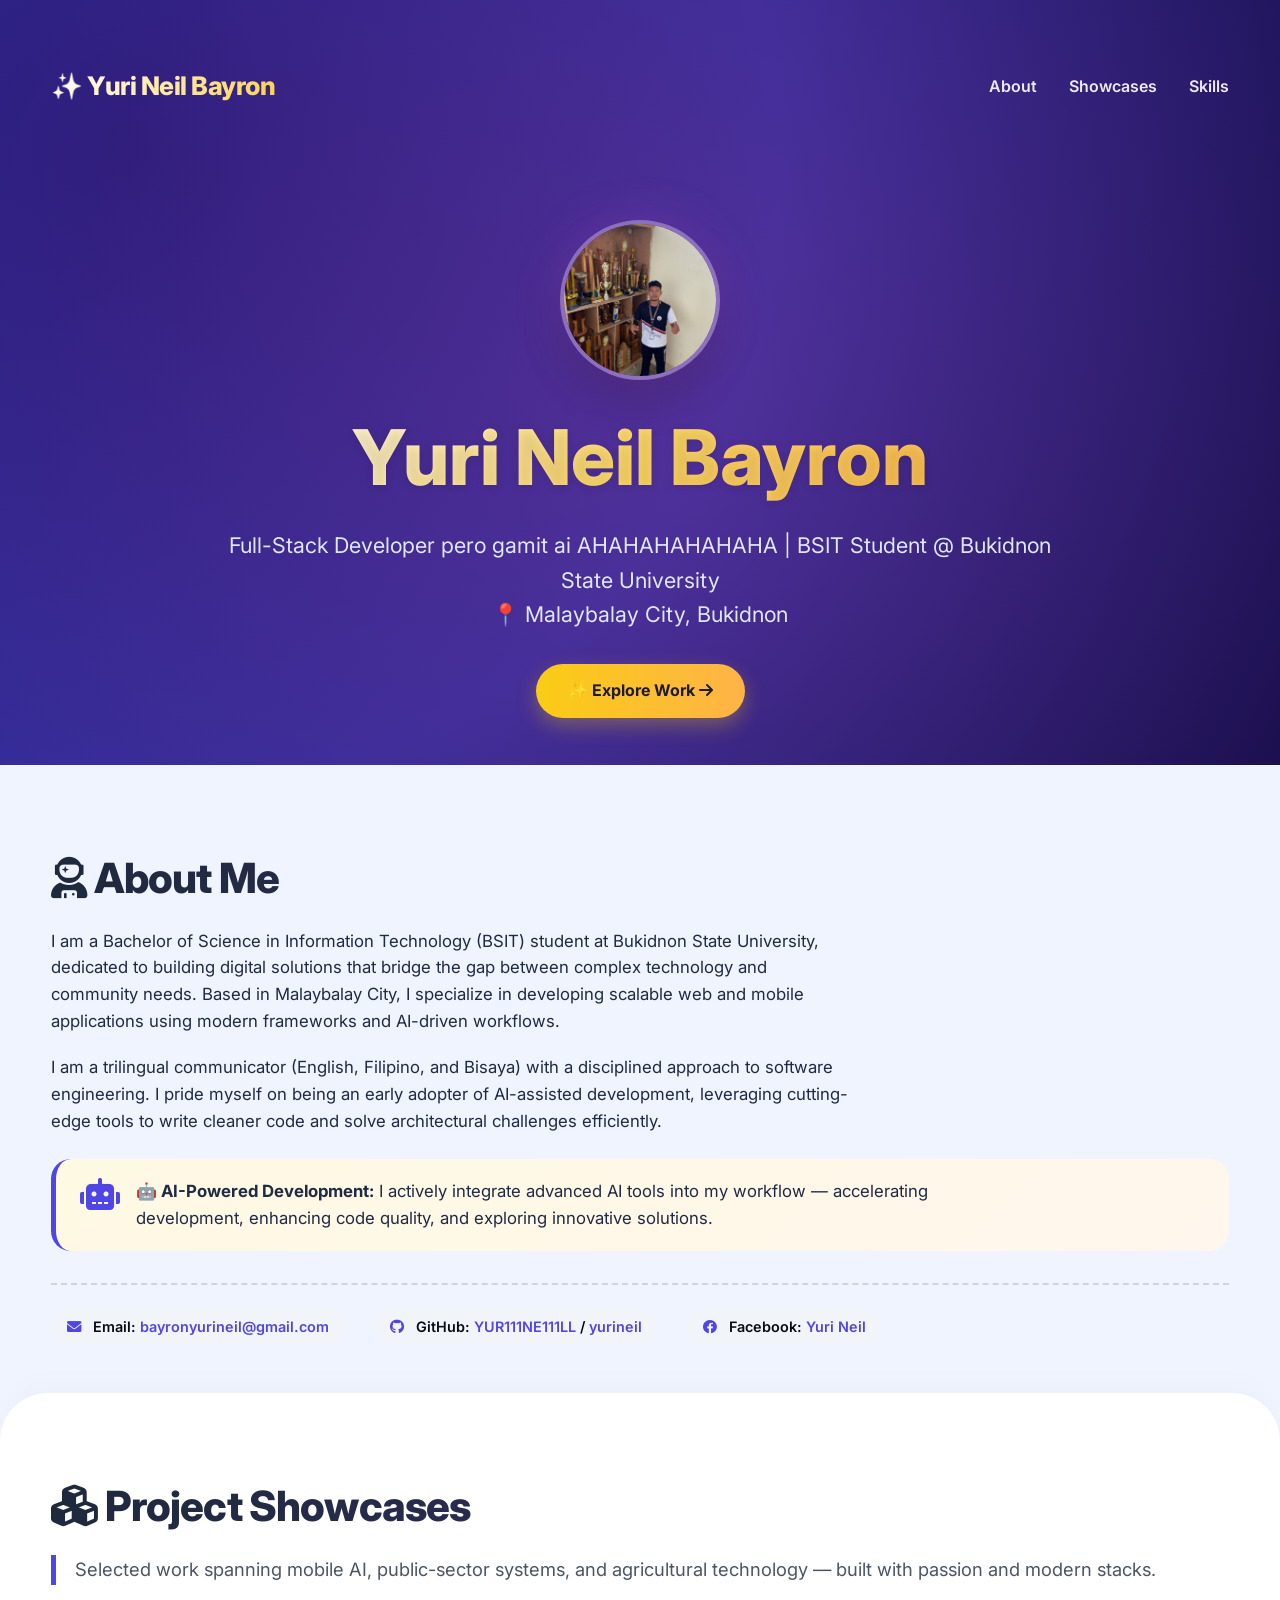
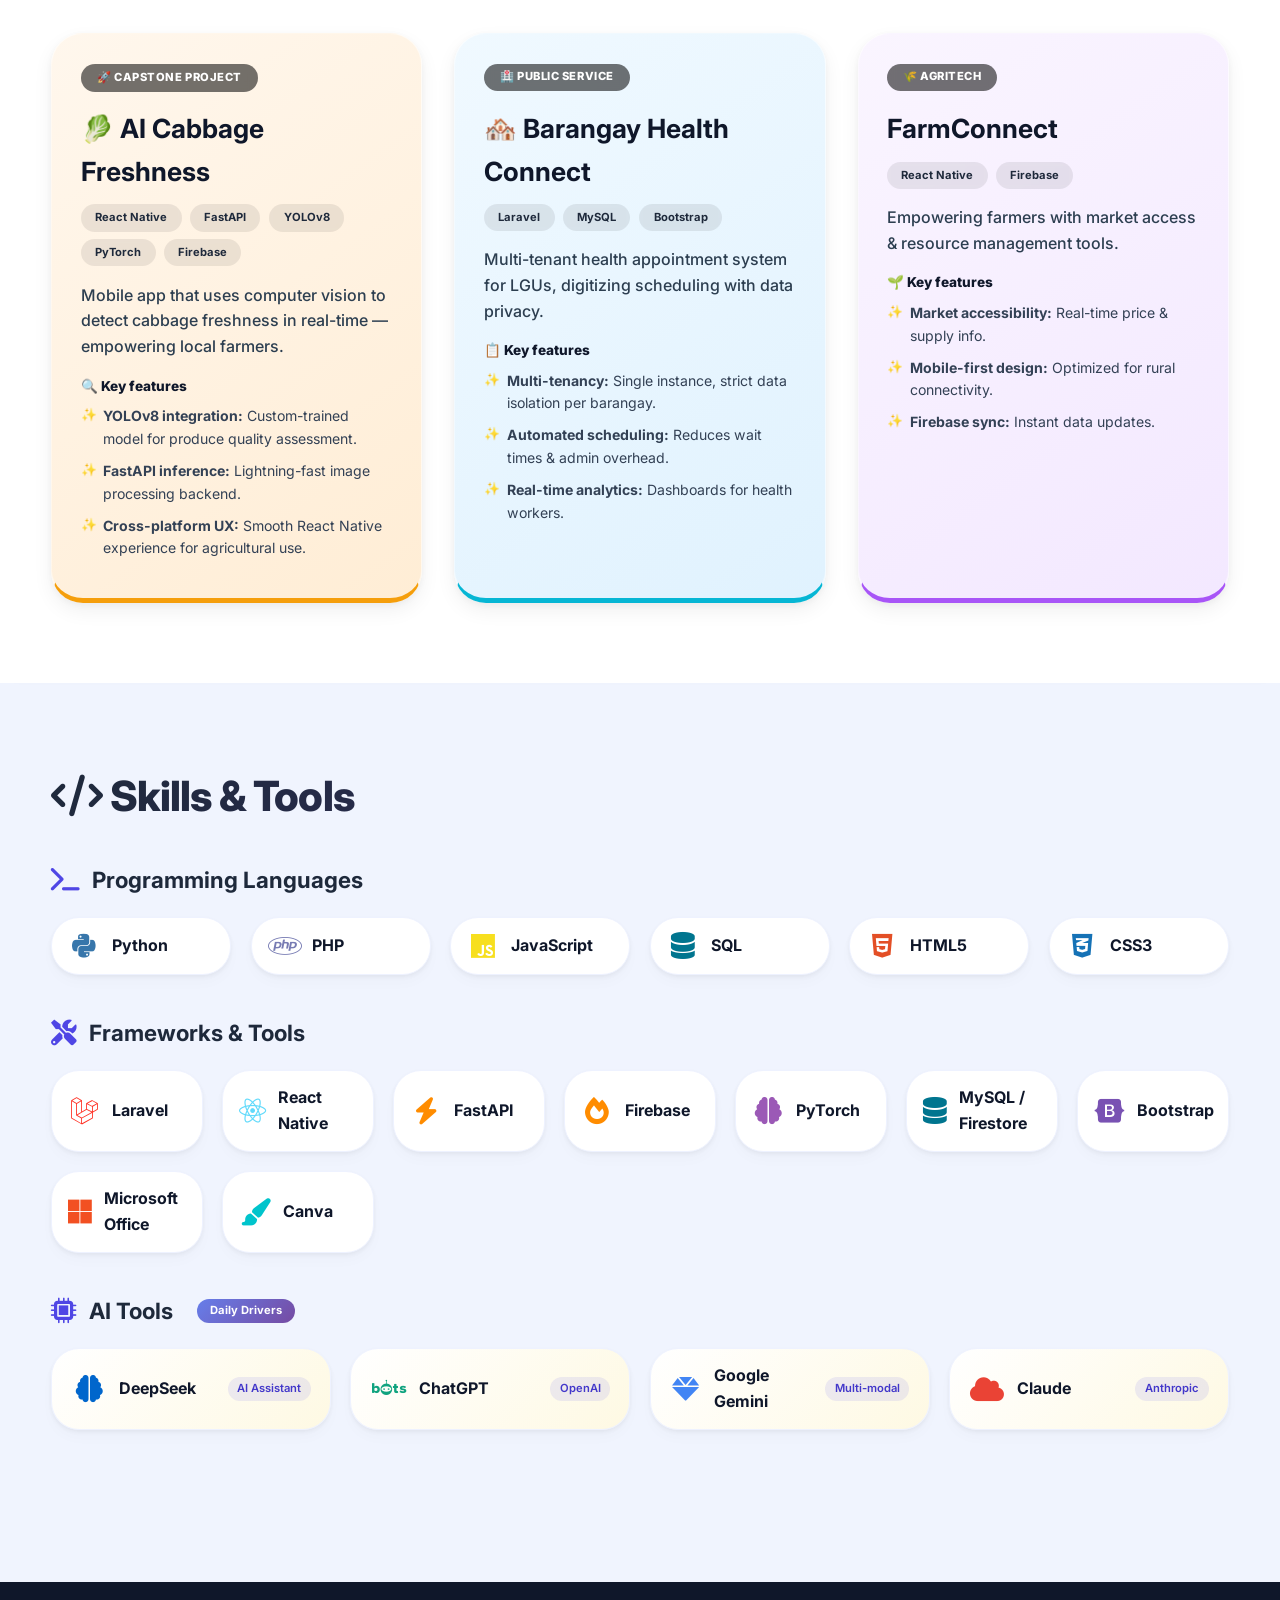
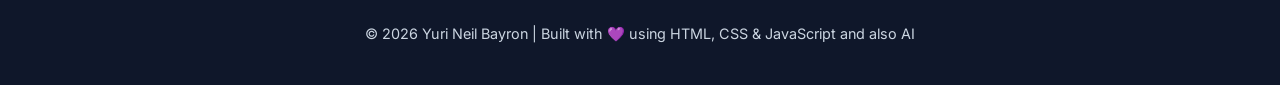
==== index.html @ 3b6b9fb5 "wa ra gud" ====
<!DOCTYPE html>
<html lang="en">
<head>
  <meta charset="UTF-8" />
  <meta name="viewport" content="width=device-width, initial-scale=1.0" />
  <title>Yuri Neil Bayron | Modern Portfolio</title>
  <link rel="preconnect" href="https://fonts.googleapis.com">
  <link rel="preconnect" href="https://fonts.gstatic.com" crossorigin>
  <link href="https://fonts.googleapis.com/css2?family=Inter:opsz,wght@14..32,300;14..32,400;14..32,600;14..32,700;14..32,800&display=swap" rel="stylesheet">
  <link rel="stylesheet" href="https://cdnjs.cloudflare.com/ajax/libs/font-awesome/6.0.0-beta3/css/all.min.css">
  <link rel="stylesheet" href="styles.css" />
</head>
<body>
  <header class="hero" id="top">
    <nav class="nav">
      <a class="logo" href="#top">✨ Yuri Neil Bayron</a>
      <button class="nav-toggle" id="navToggle" aria-label="Open navigation">☰</button>
      <ul class="nav-links" id="navLinks">
        <li><a href="#about">About</a></li>
        <li><a href="#projects">Showcases</a></li>
        <li><a href="#skills">Skills</a></li>
      </ul>
    </nav>

    <div class="hero-content">
      <div class="profile-image-container">
        <div class="profile-image-wrapper">
          <img src="./images/photo_2025-09-11_15-10-55.jpg" alt="Yuri Neil Bayron" class="profile-image">
          <div class="profile-glow"></div>
        </div>
      </div>
      <h1>Yuri Neil Bayron</h1>
      <p>Full-Stack Developer pero gamit ai AHAHAHAHAHAHA | BSIT Student @ Bukidnon State University <br>📍 Malaybalay City, Bukidnon</p>
      <a class="btn primary" href="#projects">✨ Explore Work <i class="fas fa-arrow-right"></i></a>
    </div>
  </header>

  <main>
    <section id="about" class="section">
      <div class="wrapper">
        <h2><i class="fas fa-user-astronaut"></i> About Me</h2>
        <div class="about-text">
          <p>I am a Bachelor of Science in Information Technology (BSIT) student at Bukidnon State University, dedicated to building digital solutions that bridge the gap between complex technology and community needs. Based in Malaybalay City, I specialize in developing scalable web and mobile applications using modern frameworks and AI-driven workflows.</p>
          <p>I am a trilingual communicator (English, Filipino, and Bisaya) with a disciplined approach to software engineering. I pride myself on being an early adopter of AI-assisted development, leveraging cutting-edge tools to write cleaner code and solve architectural challenges efficiently.</p>
          <div class="highlight-box">
            <i class="fas fa-robot"></i>
            <p><strong>🤖 AI-Powered Development:</strong> I actively integrate advanced AI tools into my workflow — accelerating development, enhancing code quality, and exploring innovative solutions.</p>
          </div>
        </div>
        <div class="social-links">
          <p><i class="fas fa-envelope"></i> Email: <a href="mailto:bayronyurineil@gmail.com">bayronyurineil@gmail.com</a></p>
          <p><i class="fab fa-github"></i> GitHub: <a href="https://github.com/YUR111NE111LL" target="_blank">YUR111NE111LL</a> / <a href="https://github.com/yurineil" target="_blank">yurineil</a></p>
          <p><i class="fab fa-facebook"></i> Facebook: <a href="https://www.facebook.com/yuriiiiineillll" target="_blank">Yuri Neil</a></p>
        </div>
      </div>
    </section>

    <section id="projects" class="section section-alt">
      <div class="wrapper">
        <h2><i class="fas fa-cubes"></i> Project Showcases</h2>
        <p class="section-intro">Selected work spanning mobile AI, public-sector systems, and agricultural technology — built with passion and modern stacks.</p>
        <div class="grid" id="projectGrid">
          <article class="project-card card-1">
            <span class="project-badge">🚀 Capstone Project</span>
            <h3>🥬 AI Cabbage Freshness</h3>
            <div class="project-tags">
              <span>React Native</span><span>FastAPI</span><span>YOLOv8</span><span>PyTorch</span><span>Firebase</span>
            </div>
            <p class="project-desc">Mobile app that uses computer vision to detect cabbage freshness in real-time — empowering local farmers.</p>
            <h4 class="project-features-title">🔍 Key features</h4>
            <ul class="project-features">
              <li><strong>YOLOv8 integration:</strong> Custom-trained model for produce quality assessment.</li>
              <li><strong>FastAPI inference:</strong> Lightning-fast image processing backend.</li>
              <li><strong>Cross-platform UX:</strong> Smooth React Native experience for agricultural use.</li>
            </ul>
          </article>

          <article class="project-card card-2">
            <span class="project-badge">🏥 Public Service</span>
            <h3>🏘️ Barangay Health Connect</h3>
            <div class="project-tags">
              <span>Laravel</span><span>MySQL</span><span>Bootstrap</span>
            </div>
            <p class="project-desc">Multi-tenant health appointment system for LGUs, digitizing scheduling with data privacy.</p>
            <h4 class="project-features-title">📋 Key features</h4>
            <ul class="project-features">
              <li><strong>Multi-tenancy:</strong> Single instance, strict data isolation per barangay.</li>
              <li><strong>Automated scheduling:</strong> Reduces wait times & admin overhead.</li>
              <li><strong>Real-time analytics:</strong> Dashboards for health workers.</li>
            </ul>
          </article>

          <article class="project-card card-3">
            <span class="project-badge">🌾 AgriTech</span>
            <h3>FarmConnect</h3>
            <div class="project-tags">
              <span>React Native</span><span>Firebase</span>
            </div>
            <p class="project-desc">Empowering farmers with market access & resource management tools.</p>
            <h4 class="project-features-title">🌱 Key features</h4>
            <ul class="project-features">
              <li><strong>Market accessibility:</strong> Real-time price & supply info.</li>
              <li><strong>Mobile-first design:</strong> Optimized for rural connectivity.</li>
              <li><strong>Firebase sync:</strong> Instant data updates.</li>
            </ul>
          </article>
        </div>
      </div>
    </section>

    <section id="skills" class="section">
      <div class="wrapper">
        <h2><i class="fas fa-code"></i> Skills & Tools</h2>
        
        <div class="skills-group">
          <h3 class="skills-group-title"><i class="fas fa-terminal"></i> Programming Languages</h3>
          <div class="skills-grid">
            <div class="skill-item"><i class="fab fa-python"></i> Python</div>
            <div class="skill-item"><i class="fab fa-php"></i> PHP</div>
            <div class="skill-item"><i class="fab fa-js"></i> JavaScript</div>
            <div class="skill-item"><i class="fas fa-database"></i> SQL</div>
            <div class="skill-item"><i class="fab fa-html5"></i> HTML5</div>
            <div class="skill-item"><i class="fab fa-css3-alt"></i> CSS3</div>
          </div>
        </div>
        
        <div class="skills-group">
          <h3 class="skills-group-title"><i class="fas fa-tools"></i> Frameworks & Tools</h3>
          <div class="skills-grid">
            <div class="skill-item"><i class="fab fa-laravel"></i> Laravel</div>
            <div class="skill-item"><i class="fab fa-react"></i> React Native</div>
            <div class="skill-item"><i class="fas fa-bolt"></i> FastAPI</div>
            <div class="skill-item"><i class="fas fa-fire"></i> Firebase</div>
            <div class="skill-item"><i class="fas fa-brain"></i> PyTorch</div>
            <div class="skill-item"><i class="fas fa-database"></i> MySQL / Firestore</div>
            <div class="skill-item"><i class="fab fa-bootstrap"></i> Bootstrap</div>
            <div class="skill-item"><i class="fab fa-microsoft"></i> Microsoft Office</div>
            <div class="skill-item"><i class="fas fa-paintbrush"></i> Canva</div>
          </div>
        </div>
        
        <div class="skills-group">
          <h3 class="skills-group-title"><i class="fas fa-microchip"></i> AI Tools <span class="ai-badge">Daily Drivers</span></h3>
          <div class="ai-tools-grid">
            <div class="ai-tool-item">
              <i class="fas fa-brain"></i>
              <span>DeepSeek</span>
              <span class="tool-badge">AI Assistant</span>
            </div>
            <div class="ai-tool-item">
              <i class="fab fa-bots"></i>
              <span>ChatGPT</span>
              <span class="tool-badge">OpenAI</span>
            </div>
            <div class="ai-tool-item">
              <i class="fas fa-gem"></i>
              <span>Google Gemini</span>
              <span class="tool-badge">Multi-modal</span>
            </div>
            <div class="ai-tool-item">
              <i class="fas fa-cloud"></i>
              <span>Claude</span>
              <span class="tool-badge">Anthropic</span>
            </div>
          </div>
        </div>
      </div>
    </section>
  </main>

  <footer class="footer">
    <p>© 2026 Yuri Neil Bayron | Built with 💜 using HTML, CSS & JavaScript and also AI</p>
  </footer>

  <script>
    const navToggle = document.getElementById('navToggle');
    const navLinks = document.getElementById('navLinks');
    if (navToggle) {
      navToggle.addEventListener('click', () => {
        navLinks.classList.toggle('open');
      });
    }
    document.querySelectorAll('.nav-links a').forEach(link => {
      link.addEventListener('click', () => {
        navLinks.classList.remove('open');
      });
    });
  </script>
</body>
</html>
---- styles.css ----
/* --- Base Reset & Typography --- */
* { 
  box-sizing: border-box; 
  margin: 0; 
  padding: 0; 
}

html {
  scroll-behavior: smooth;
}

:root {
  --bg: #f0f4fe;
  --text: #0a0c15;
  --subtext: #2d3a5e;
  --primary: #4f46e5;
  --primary-dark: #4338ca;
  --primary-light: #818cf8;
  --accent-pink: #ec489a;
  --accent-cyan: #06b6d4;
  --accent-amber: #f59e0b;
  --border: #e2e8f0;
  --shadow-sm: 0 4px 8px rgba(0, 0, 0, 0.02), 0 2px 4px rgba(0, 0, 0, 0.05);
  --shadow-md: 0 8px 20px rgba(0, 0, 0, 0.06), 0 2px 6px rgba(0, 0, 0, 0.04);
  --shadow-lg: 0 20px 30px -12px rgba(0, 0, 0, 0.15);
}

body { 
  font-family: 'Inter', system-ui, sans-serif; 
  background: var(--bg); 
  color: var(--text); 
  line-height: 1.6; 
}

a { 
  color: var(--primary); 
  text-decoration: none; 
  transition: all 0.2s ease;
}

a:hover {
  color: var(--primary-dark);
}

/* --- Navigation --- */
.nav { 
  display: flex; 
  align-items: center; 
  justify-content: space-between; 
  max-width: 1280px; 
  width: min(92%, 1280px); 
  margin: auto; 
  padding: 1.2rem 0; 
  position: relative;
}

.logo { 
  font-weight: 800; 
  font-size: 1.6rem; 
  background: linear-gradient(120deg, #ffffff, #fcd34d);
  -webkit-background-clip: text;
  background-clip: text;
  color: transparent;
  letter-spacing: -0.5px;
}

.logo:hover { opacity: 0.9; }

.nav-links { 
  list-style: none; 
  display: flex; 
  gap: 2rem; 
}

.nav-links a { 
  font-weight: 600; 
  color: rgba(255, 255, 255, 0.9);
  font-size: 1rem;
  backdrop-filter: blur(4px);
}

.nav-links a:hover {
  color: #ffdf7e;
}

.nav-toggle { 
  display: none; 
  background: rgba(255,255,255,0.2); 
  border: none; 
  color: white;
  border-radius: 12px; 
  padding: 0.6rem 1rem; 
  cursor: pointer; 
  font-size: 1.3rem;
  backdrop-filter: blur(8px);
}

/* --- Hero Section with modern gradient --- */
.hero { 
  min-height: 85vh; 
  display: flex; 
  flex-direction: column;
  background: radial-gradient(circle at 10% 20%, #1e1a7a, #2b2b9a, #0f0c4a);
  position: relative;
  overflow: hidden;
}

.hero::before {
  content: '';
  position: absolute;
  width: 200%;
  height: 200%;
  top: -50%;
  left: -50%;
  background: radial-gradient(circle, rgba(236,72,153,0.2) 0%, rgba(79,70,229,0) 70%);
  animation: rotateBg 20s infinite linear;
  z-index: 0;
}

@keyframes rotateBg {
  0% { transform: rotate(0deg); }
  100% { transform: rotate(360deg); }
}

.hero-content { 
  margin: auto; 
  max-width: 900px; 
  text-align: center;
  padding: 0 1rem;
  position: relative;
  z-index: 2;
}

/* Profile Image Styles */
.profile-image-container {
  margin-bottom: 2rem;
  display: flex;
  justify-content: center;
}

.profile-image-wrapper {
  position: relative;
  width: 160px;
  height: 160px;
}

.profile-image {
  width: 100%;
  height: 100%;
  border-radius: 50%;
  object-fit: cover;
  border: 4px solid rgba(255, 255, 255, 0.3);
  box-shadow: 0 20px 40px rgba(0, 0, 0, 0.2);
  transition: transform 0.3s ease, box-shadow 0.3s ease;
  position: relative;
  z-index: 2;
}

.profile-image:hover {
  transform: scale(1.05);
  box-shadow: 0 25px 50px rgba(0, 0, 0, 0.3);
}

.profile-glow {
  position: absolute;
  top: 50%;
  left: 50%;
  transform: translate(-50%, -50%);
  width: 100%;
  height: 100%;
  border-radius: 50%;
  background: radial-gradient(circle, rgba(79, 70, 229, 0.6), rgba(236, 72, 153, 0.3));
  filter: blur(20px);
  z-index: 1;
  animation: pulseGlow 2s ease-in-out infinite;
}

@keyframes pulseGlow {
  0%, 100% {
    opacity: 0.5;
    transform: translate(-50%, -50%) scale(1);
  }
  50% {
    opacity: 0.8;
    transform: translate(-50%, -50%) scale(1.1);
  }
}

.hero h1 { 
  font-size: clamp(2.8rem, 6vw, 5rem); 
  font-weight: 800;
  background: linear-gradient(135deg, #FFF, #ffd966, #ffb347);
  -webkit-background-clip: text;
  background-clip: text;
  color: transparent;
  margin-bottom: 1.5rem; 
  line-height: 1.2;
  text-shadow: 0 2px 10px rgba(0,0,0,0.1);
}

.hero p { 
  margin-bottom: 2rem; 
  font-size: clamp(1rem, 2vw, 1.35rem); 
  color: #e0e7ff; 
  font-weight: 400;
}

.btn { 
  display: inline-block;
  font-weight: 700; 
  font-size: 1rem;
  border: none; 
  border-radius: 60px; 
  padding: 0.9rem 2rem; 
  cursor: pointer; 
  transition: all 0.3s cubic-bezier(0.2, 0.9, 0.4, 1.1); 
  text-align: center;
}

.btn.primary { 
  background: linear-gradient(90deg, #facc15, #ffb347);
  color: #1e1a2f; 
  box-shadow: 0 8px 20px rgba(250,204,21,0.3);
}

.btn.primary:hover { 
  transform: translateY(-3px) scale(1.02);
  box-shadow: 0 15px 30px rgba(250,204,21,0.4);
  background: linear-gradient(90deg, #ffdd44, #ffaa33);
}

/* --- Layout Sections --- */
.section { padding: 5rem 0; }
.section-alt { background: #ffffff; border-radius: 48px 48px 0 0; margin-top: -2rem; position: relative; z-index: 3; box-shadow: 0 -10px 30px rgba(0,0,0,0.02);}

.wrapper { 
  max-width: 1280px; 
  margin: auto; 
  width: min(92%, 1280px); 
}

.wrapper h2 { 
  font-size: 2.6rem; 
  font-weight: 800;
  margin-bottom: 1rem; 
  background: linear-gradient(130deg, #1e293b, #3b2f6b);
  -webkit-background-clip: text;
  background-clip: text;
  color: transparent;
  letter-spacing: -0.02em;
}

.section-intro {
  color: #4b5563;
  font-size: 1.15rem;
  margin-bottom: 3rem;
  border-left: 5px solid var(--primary);
  padding-left: 1.2rem;
}

.about-text p {
  color: #1f2a44;
  margin-bottom: 1.2rem;
  font-size: 1.05rem;
  max-width: 800px;
}

.highlight-box {
  background: linear-gradient(135deg, #fef9e3, #fff7ed);
  border-left: 5px solid var(--primary);
  padding: 1.2rem 1.5rem;
  border-radius: 20px;
  margin: 1.5rem 0;
  display: flex;
  align-items: flex-start;
  gap: 1rem;
}

.highlight-box i {
  font-size: 2rem;
  color: var(--primary);
}

.highlight-box p {
  margin: 0;
  flex: 1;
}

.social-links {
  margin-top: 2rem;
  padding-top: 1.5rem;
  display: flex;
  flex-wrap: wrap;
  gap: 1.8rem;
  border-top: 2px dashed #cbd5e1;
}

.social-links p {
  margin-bottom: 0;
  font-weight: 600;
  background: #f1f5f9;
  padding: 0.4rem 1rem;
  border-radius: 40px;
  font-size: 0.9rem;
}

.social-links i {
  margin-right: 8px;
  color: var(--primary);
}

/* --- Colorful Project Cards --- */
.grid { 
  display: grid; 
  gap: 2rem; 
  grid-template-columns: repeat(auto-fit, minmax(330px, 1fr)); 
}

.project-card { 
  border-radius: 32px; 
  padding: 1.8rem; 
  transition: all 0.4s cubic-bezier(0.15, 0.85, 0.35, 1); 
  box-shadow: var(--shadow-md);
  border: 1px solid rgba(255,255,255,0.5);
}

/* Individual card gradients with vibrant colors */
.card-1 {
  background: linear-gradient(145deg, #fff7ed, #ffedd5);
  border-bottom: 5px solid #f59e0b;
}

.card-2 {
  background: linear-gradient(145deg, #f0f9ff, #e0f2fe);
  border-bottom: 5px solid #06b6d4;
}

.card-3 {
  background: linear-gradient(145deg, #faf5ff, #f3e8ff);
  border-bottom: 5px solid #a855f7;
}

.project-card:hover { 
  transform: translateY(-8px); 
  box-shadow: var(--shadow-lg); 
}

.project-card h3 { 
  margin: 0.5rem 0 0.75rem; 
  font-size: 1.65rem;
  font-weight: 700;
  color: #0f172a;
}

.project-badge {
  display: inline-block;
  font-size: 0.7rem;
  font-weight: 800;
  letter-spacing: 0.05em;
  text-transform: uppercase;
  color: #ffffff;
  background: rgba(0,0,0,0.55);
  backdrop-filter: blur(4px);
  border-radius: 40px;
  padding: 0.3rem 1rem;
  margin-bottom: 0.5rem;
}

.project-tags { 
  display: flex; 
  flex-wrap: wrap; 
  gap: 0.5rem; 
  margin-bottom: 1rem;
}

.project-tags span { 
  font-size: 0.7rem; 
  font-weight: 700;
  background: rgba(0,0,0,0.08);
  color: #1e293b; 
  border-radius: 30px; 
  padding: 0.3rem 0.9rem; 
  backdrop-filter: blur(2px);
}

.project-desc {
  font-weight: 500;
  color: #2c3e50;
  margin: 1rem 0;
}

.project-features-title {
  font-size: 0.85rem;
  font-weight: 800;
  color: #0f172a;
  margin-top: 0.8rem;
  margin-bottom: 0.5rem;
}

.project-features {
  list-style: none;
  padding: 0;
}

.project-features li {
  padding-left: 1.4rem;
  margin-bottom: 0.6rem;
  font-size: 0.88rem;
  color: #334155;
  position: relative;
}

.project-features li::before {
  content: "✨";
  position: absolute;
  left: 0;
  top: -0px;
  font-size: 0.8rem;
}

/* --- Skills with Icons & Modern Grid --- */
.skills-group {
  margin-bottom: 2.5rem;
}

.skills-group-title {
  font-size: 1.4rem;
  font-weight: 700;
  color: #1e293b;
  margin: 2rem 0 1.2rem;
  display: flex;
  align-items: center;
  gap: 12px;
}

.skills-group-title i {
  color: var(--primary);
  font-size: 1.6rem;
}

.skills-grid { 
  display: grid; 
  gap: 1.2rem; 
  grid-template-columns: repeat(auto-fit, minmax(150px, 1fr)); 
}

.skill-item {
  background: white;
  border-radius: 28px;
  padding: 0.9rem 1rem;
  display: flex;
  align-items: center;
  gap: 12px;
  font-weight: 700;
  font-size: 1rem;
  color: #0f172a;
  box-shadow: 0 8px 14px rgba(0, 0, 0, 0.02), 0 2px 4px rgba(0, 0, 0, 0.05);
  transition: all 0.25s ease;
  border: 1px solid #eef2ff;
}

.skill-item i {
  font-size: 1.7rem;
  width: 32px;
  text-align: center;
}

/* Colorful icons for programming languages & tools */
.skill-item i.fa-python { color: #3776ab; }
.skill-item i.fa-php { color: #777bb3; }
.skill-item i.fa-js { color: #f7df1e; }
.skill-item i.fa-database { color: #00758f; }
.skill-item i.fa-html5 { color: #e34f26; }
.skill-item i.fa-css3-alt { color: #1572b6; }
.skill-item i.fa-laravel { color: #ff2d20; }
.skill-item i.fa-react { color: #61dafb; }
.skill-item i.fa-bolt { color: #ff8c00; }
.skill-item i.fa-fire { color: #ff8c00; }
.skill-item i.fa-brain { color: #9b59b6; }
.skill-item i.fa-bootstrap { color: #7952b3; }
.skill-item i.fa-microsoft { color: #f25022; }
.skill-item i.fa-paintbrush { color: #00c4cc; }

.skill-item:hover {
  transform: translateY(-4px);
  background: linear-gradient(120deg, #ffffff, #faf5ff);
  border-color: var(--primary-light);
  box-shadow: 0 12px 22px rgba(79,70,229,0.12);
}

/* AI Tools Grid */
.ai-tools-grid {
  display: grid;
  gap: 1.2rem;
  grid-template-columns: repeat(auto-fit, minmax(180px, 1fr));
}

.ai-tool-item {
  background: linear-gradient(135deg, #ffffff, #fef9e3);
  border-radius: 28px;
  padding: 0.9rem 1.2rem;
  display: flex;
  align-items: center;
  gap: 12px;
  font-weight: 700;
  font-size: 1rem;
  color: #0f172a;
  box-shadow: 0 8px 14px rgba(0, 0, 0, 0.02), 0 2px 4px rgba(0, 0, 0, 0.05);
  transition: all 0.25s ease;
  border: 1px solid #eef2ff;
  position: relative;
  overflow: hidden;
}

.ai-tool-item::before {
  content: '';
  position: absolute;
  top: 0;
  left: -100%;
  width: 100%;
  height: 100%;
  background: linear-gradient(90deg, transparent, rgba(79, 70, 229, 0.1), transparent);
  transition: left 0.5s ease;
}

.ai-tool-item:hover::before {
  left: 100%;
}

.ai-tool-item:hover {
  transform: translateY(-4px);
  box-shadow: 0 12px 22px rgba(79, 70, 229, 0.15);
}

.ai-tool-item i {
  font-size: 1.7rem;
  width: 36px;
  text-align: center;
}

/* Custom colors for AI tools */
.ai-tool-item .fa-brain { color: #0066cc; }
.ai-tool-item .fa-bots { color: #10a37f; }
.ai-tool-item .fa-gem { color: #4285f4; }
.ai-tool-item .fa-cloud { color: #ea4335; }

.tool-badge {
  font-size: 0.7rem;
  font-weight: 600;
  background: rgba(79, 70, 229, 0.1);
  color: var(--primary-dark);
  padding: 0.2rem 0.6rem;
  border-radius: 20px;
  margin-left: auto;
  white-space: nowrap;
}

.ai-badge {
  display: inline-block;
  background: linear-gradient(135deg, #667eea 0%, #764ba2 100%);
  color: white;
  font-size: 0.7rem;
  font-weight: 700;
  padding: 0.2rem 0.8rem;
  border-radius: 20px;
  margin-left: 12px;
  vertical-align: middle;
}

/* --- Footer --- */
.footer { 
  padding: 2.5rem 0; 
  text-align: center; 
  background: #0f172a;
  color: #cbd5e1;
  border-top: none;
  font-size: 0.9rem;
  margin-top: 2rem;
}

/* --- Responsive Design --- */
@media (max-width: 840px) {
  .nav-links { 
    position: absolute; 
    top: 75px; 
    right: 20px; 
    flex-direction: column; 
    background: rgba(15, 23, 42, 0.95);
    backdrop-filter: blur(12px);
    border-radius: 28px; 
    padding: 1.5rem; 
    width: 220px; 
    display: none; 
    box-shadow: var(--shadow-lg);
    gap: 1rem;
    z-index: 200;
    border: 1px solid rgba(255,255,255,0.2);
  }
  
  .nav-links a {
    color: #f1f5f9;
    font-size: 1rem;
  }
  
  .nav-links.open { 
    display: flex; 
  }
  
  .nav-toggle { 
    display: block; 
  }
  
  .hero h1 { 
    font-size: 2.5rem; 
  }
  
  .skills-grid, 
  .ai-tools-grid { 
    grid-template-columns: repeat(auto-fit, minmax(130px, 1fr));
  }
  
  .social-links {
    flex-direction: column;
    gap: 0.8rem;
  }
  
  .social-links p {
    width: fit-content;
  }
  
  .profile-image-wrapper {
    width: 120px;
    height: 120px;
  }
  
  .highlight-box {
    flex-direction: column;
    align-items: flex-start;
  }
}

@media (max-width: 480px) {
  .section {
    padding: 3rem 0;
  }
  
  .wrapper h2 {
    font-size: 2rem;
  }
  
  .project-card {
    padding: 1.3rem;
  }
  
  .project-card h3 {
    font-size: 1.4rem;
  }
  
  .skills-group-title {
    font-size: 1.2rem;
  }
  
  .skill-item,
  .ai-tool-item {
    padding: 0.7rem 0.9rem;
    font-size: 0.9rem;
  }
  
  .skill-item i,
  .ai-tool-item i {
    font-size: 1.4rem;
  }
  
  .tool-badge {
    display: none;
  }
}
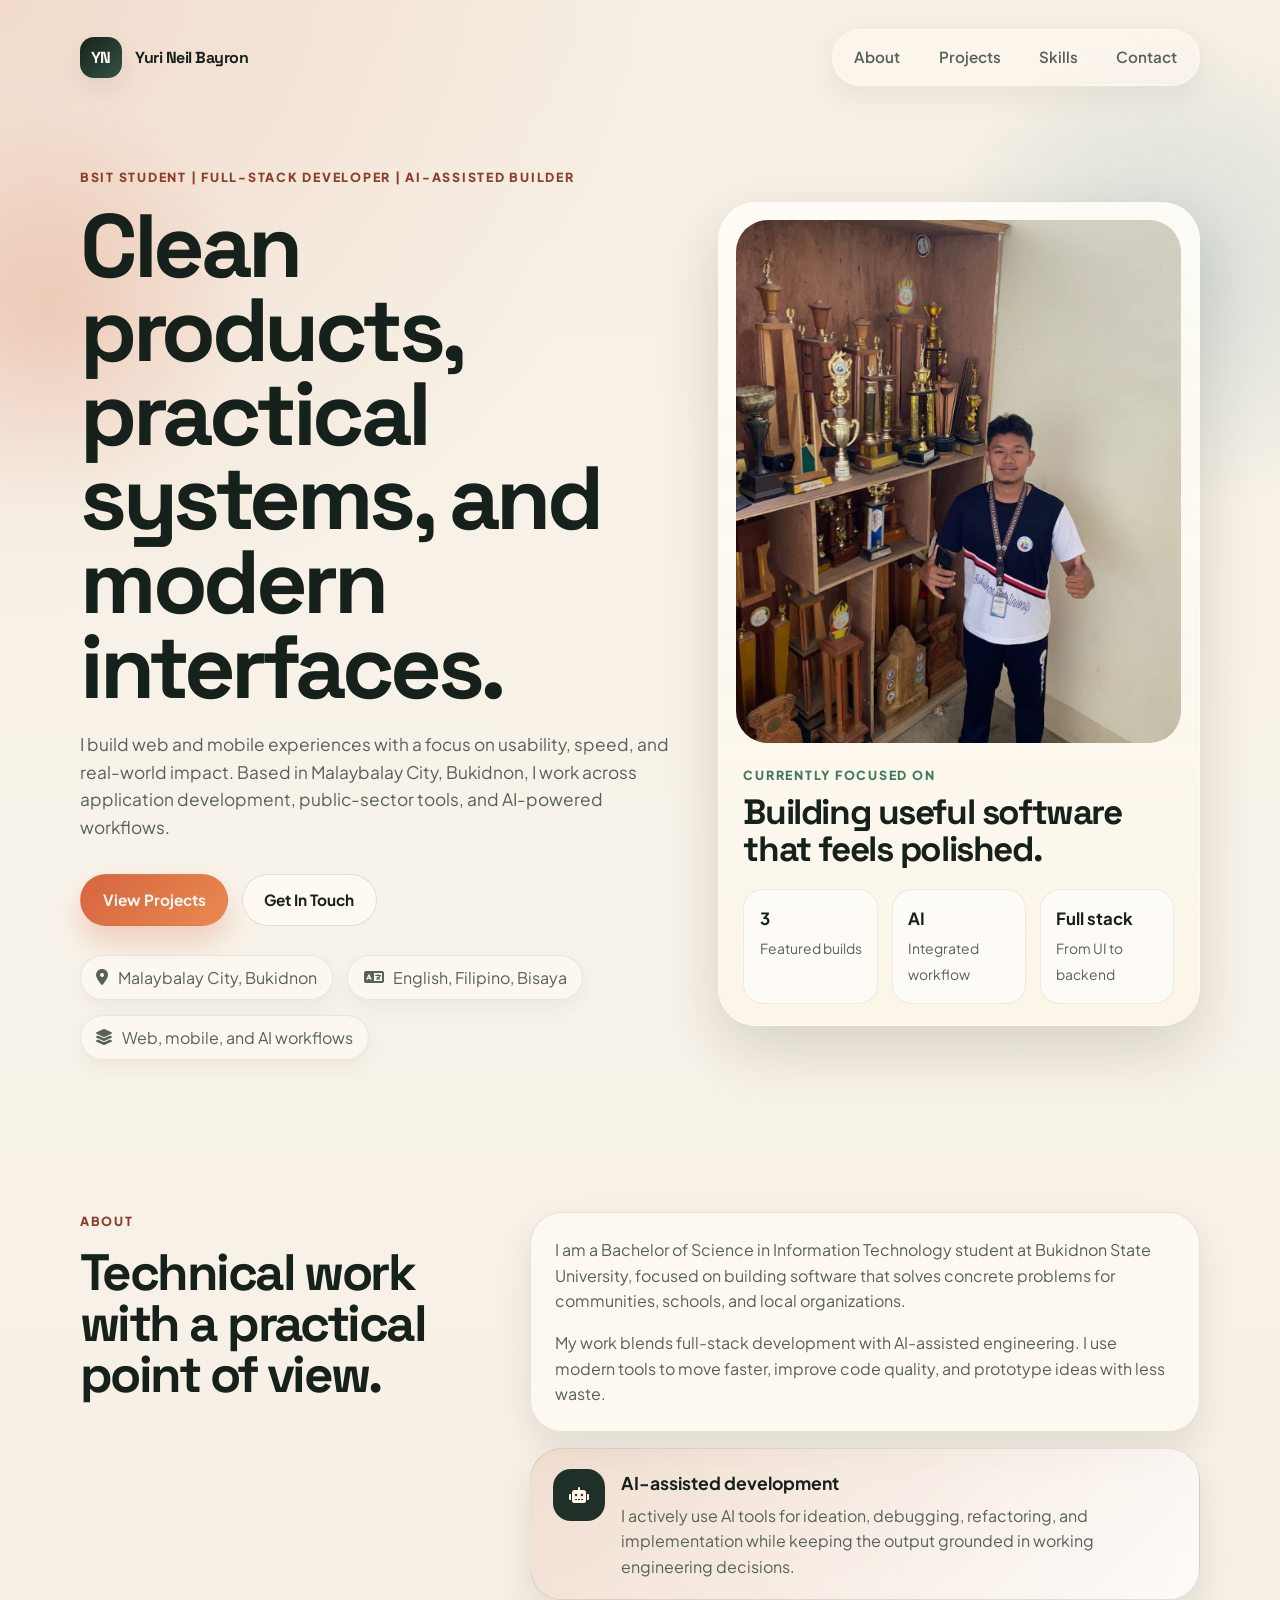
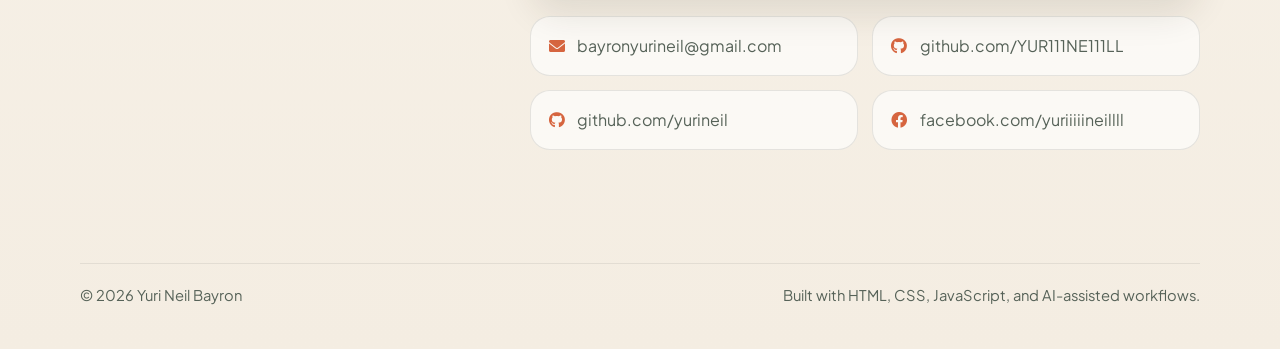
==== commit 39836e1b: "Split projects and skills into separate pages" ====
--- a/index.html
+++ b/index.html
@@ -3,188 +3,150 @@
 <head>
   <meta charset="UTF-8" />
   <meta name="viewport" content="width=device-width, initial-scale=1.0" />
-  <title>Yuri Neil Bayron | Modern Portfolio</title>
+  <title>Yuri Neil Bayron | Portfolio</title>
   <link rel="preconnect" href="https://fonts.googleapis.com">
   <link rel="preconnect" href="https://fonts.gstatic.com" crossorigin>
-  <link href="https://fonts.googleapis.com/css2?family=Inter:opsz,wght@14..32,300;14..32,400;14..32,600;14..32,700;14..32,800&display=swap" rel="stylesheet">
+  <link href="https://fonts.googleapis.com/css2?family=Plus+Jakarta+Sans:wght@400;500;600;700;800&family=Space+Grotesk:wght@500;700&display=swap" rel="stylesheet">
   <link rel="stylesheet" href="https://cdnjs.cloudflare.com/ajax/libs/font-awesome/6.0.0-beta3/css/all.min.css">
   <link rel="stylesheet" href="styles.css" />
 </head>
 <body>
-  <header class="hero" id="top">
-    <nav class="nav">
-      <a class="logo" href="#top">✨ Yuri Neil Bayron</a>
-      <button class="nav-toggle" id="navToggle" aria-label="Open navigation">☰</button>
-      <ul class="nav-links" id="navLinks">
-        <li><a href="#about">About</a></li>
-        <li><a href="#projects">Showcases</a></li>
-        <li><a href="#skills">Skills</a></li>
-      </ul>
-    </nav>
+  <div class="page-shell">
+    <header class="hero" id="top">
+      <div class="hero-orb hero-orb-left"></div>
+      <div class="hero-orb hero-orb-right"></div>
 
-    <div class="hero-content">
-      <div class="profile-image-container">
-        <div class="profile-image-wrapper">
-          <img src="./images/photo_2025-09-11_15-10-55.jpg" alt="Yuri Neil Bayron" class="profile-image">
-          <div class="profile-glow"></div>
+      <nav class="nav wrapper">
+        <a class="logo" href="#top">
+          <span class="logo-mark">YN</span>
+          <span>Yuri Neil Bayron</span>
+        </a>
+
+        <button class="nav-toggle" id="navToggle" aria-label="Toggle navigation" aria-expanded="false" aria-controls="navLinks">
+          <span></span>
+          <span></span>
+        </button>
+
+        <ul class="nav-links" id="navLinks">
+          <li><a href="#about">About</a></li>
+          <li><a href="projects.html">Projects</a></li>
+          <li><a href="skills.html">Skills</a></li>
+          <li><a href="mailto:bayronyurineil@gmail.com">Contact</a></li>
+        </ul>
+      </nav>
+
+      <div class="hero-grid wrapper">
+        <div class="hero-copy">
+          <p class="eyebrow">BSIT Student | Full-Stack Developer | AI-assisted Builder</p>
+          <h1>Clean products, practical systems, and modern interfaces.</h1>
+          <p class="hero-text">
+            I build web and mobile experiences with a focus on usability, speed, and real-world impact.
+            Based in Malaybalay City, Bukidnon, I work across application development, public-sector tools,
+            and AI-powered workflows.
+          </p>
+          <div class="hero-actions">
+            <a class="btn btn-primary" href="projects.html">View Projects</a>
+            <a class="btn btn-secondary" href="mailto:bayronyurineil@gmail.com">Get In Touch</a>
+          </div>
+          <ul class="hero-meta">
+            <li><i class="fas fa-location-dot"></i> Malaybalay City, Bukidnon</li>
+            <li><i class="fas fa-language"></i> English, Filipino, Bisaya</li>
+            <li><i class="fas fa-layer-group"></i> Web, mobile, and AI workflows</li>
+          </ul>
         </div>
-      </div>
-      <h1>Yuri Neil Bayron</h1>
-      <p>Full-Stack Developer pero gamit ai AHAHAHAHAHAHA | BSIT Student @ Bukidnon State University <br>📍 Malaybalay City, Bukidnon</p>
-      <a class="btn primary" href="#projects">✨ Explore Work <i class="fas fa-arrow-right"></i></a>
-    </div>
-  </header>
 
-  <main>
-    <section id="about" class="section">
-      <div class="wrapper">
-        <h2><i class="fas fa-user-astronaut"></i> About Me</h2>
-        <div class="about-text">
-          <p>I am a Bachelor of Science in Information Technology (BSIT) student at Bukidnon State University, dedicated to building digital solutions that bridge the gap between complex technology and community needs. Based in Malaybalay City, I specialize in developing scalable web and mobile applications using modern frameworks and AI-driven workflows.</p>
-          <p>I am a trilingual communicator (English, Filipino, and Bisaya) with a disciplined approach to software engineering. I pride myself on being an early adopter of AI-assisted development, leveraging cutting-edge tools to write cleaner code and solve architectural challenges efficiently.</p>
-          <div class="highlight-box">
-            <i class="fas fa-robot"></i>
-            <p><strong>🤖 AI-Powered Development:</strong> I actively integrate advanced AI tools into my workflow — accelerating development, enhancing code quality, and exploring innovative solutions.</p>
-          </div>
-        </div>
-        <div class="social-links">
-          <p><i class="fas fa-envelope"></i> Email: <a href="mailto:bayronyurineil@gmail.com">bayronyurineil@gmail.com</a></p>
-          <p><i class="fab fa-github"></i> GitHub: <a href="https://github.com/YUR111NE111LL" target="_blank">YUR111NE111LL</a> / <a href="https://github.com/yurineil" target="_blank">yurineil</a></p>
-          <p><i class="fab fa-facebook"></i> Facebook: <a href="https://www.facebook.com/yuriiiiineillll" target="_blank">Yuri Neil</a></p>
-        </div>
-      </div>
-    </section>
-
-    <section id="projects" class="section section-alt">
-      <div class="wrapper">
-        <h2><i class="fas fa-cubes"></i> Project Showcases</h2>
-        <p class="section-intro">Selected work spanning mobile AI, public-sector systems, and agricultural technology — built with passion and modern stacks.</p>
-        <div class="grid" id="projectGrid">
-          <article class="project-card card-1">
-            <span class="project-badge">🚀 Capstone Project</span>
-            <h3>🥬 AI Cabbage Freshness</h3>
-            <div class="project-tags">
-              <span>React Native</span><span>FastAPI</span><span>YOLOv8</span><span>PyTorch</span><span>Firebase</span>
+        <div class="hero-panel">
+          <div class="profile-card">
+            <div class="profile-image-wrap">
+              <img src="./images/photo_2025-09-11_15-10-55.jpg" alt="Portrait of Yuri Neil Bayron" class="profile-image">
             </div>
-            <p class="project-desc">Mobile app that uses computer vision to detect cabbage freshness in real-time — empowering local farmers.</p>
-            <h4 class="project-features-title">🔍 Key features</h4>
-            <ul class="project-features">
-              <li><strong>YOLOv8 integration:</strong> Custom-trained model for produce quality assessment.</li>
-              <li><strong>FastAPI inference:</strong> Lightning-fast image processing backend.</li>
-              <li><strong>Cross-platform UX:</strong> Smooth React Native experience for agricultural use.</li>
-            </ul>
-          </article>
-
-          <article class="project-card card-2">
-            <span class="project-badge">🏥 Public Service</span>
-            <h3>🏘️ Barangay Health Connect</h3>
-            <div class="project-tags">
-              <span>Laravel</span><span>MySQL</span><span>Bootstrap</span>
-            </div>
-            <p class="project-desc">Multi-tenant health appointment system for LGUs, digitizing scheduling with data privacy.</p>
-            <h4 class="project-features-title">📋 Key features</h4>
-            <ul class="project-features">
-              <li><strong>Multi-tenancy:</strong> Single instance, strict data isolation per barangay.</li>
-              <li><strong>Automated scheduling:</strong> Reduces wait times & admin overhead.</li>
-              <li><strong>Real-time analytics:</strong> Dashboards for health workers.</li>
-            </ul>
-          </article>
-
-          <article class="project-card card-3">
-            <span class="project-badge">🌾 AgriTech</span>
-            <h3>FarmConnect</h3>
-            <div class="project-tags">
-              <span>React Native</span><span>Firebase</span>
-            </div>
-            <p class="project-desc">Empowering farmers with market access & resource management tools.</p>
-            <h4 class="project-features-title">🌱 Key features</h4>
-            <ul class="project-features">
-              <li><strong>Market accessibility:</strong> Real-time price & supply info.</li>
-              <li><strong>Mobile-first design:</strong> Optimized for rural connectivity.</li>
-              <li><strong>Firebase sync:</strong> Instant data updates.</li>
-            </ul>
-          </article>
-        </div>
-      </div>
-    </section>
-
-    <section id="skills" class="section">
-      <div class="wrapper">
-        <h2><i class="fas fa-code"></i> Skills & Tools</h2>
-        
-        <div class="skills-group">
-          <h3 class="skills-group-title"><i class="fas fa-terminal"></i> Programming Languages</h3>
-          <div class="skills-grid">
-            <div class="skill-item"><i class="fab fa-python"></i> Python</div>
-            <div class="skill-item"><i class="fab fa-php"></i> PHP</div>
-            <div class="skill-item"><i class="fab fa-js"></i> JavaScript</div>
-            <div class="skill-item"><i class="fas fa-database"></i> SQL</div>
-            <div class="skill-item"><i class="fab fa-html5"></i> HTML5</div>
-            <div class="skill-item"><i class="fab fa-css3-alt"></i> CSS3</div>
-          </div>
-        </div>
-        
-        <div class="skills-group">
-          <h3 class="skills-group-title"><i class="fas fa-tools"></i> Frameworks & Tools</h3>
-          <div class="skills-grid">
-            <div class="skill-item"><i class="fab fa-laravel"></i> Laravel</div>
-            <div class="skill-item"><i class="fab fa-react"></i> React Native</div>
-            <div class="skill-item"><i class="fas fa-bolt"></i> FastAPI</div>
-            <div class="skill-item"><i class="fas fa-fire"></i> Firebase</div>
-            <div class="skill-item"><i class="fas fa-brain"></i> PyTorch</div>
-            <div class="skill-item"><i class="fas fa-database"></i> MySQL / Firestore</div>
-            <div class="skill-item"><i class="fab fa-bootstrap"></i> Bootstrap</div>
-            <div class="skill-item"><i class="fab fa-microsoft"></i> Microsoft Office</div>
-            <div class="skill-item"><i class="fas fa-paintbrush"></i> Canva</div>
-          </div>
-        </div>
-        
-        <div class="skills-group">
-          <h3 class="skills-group-title"><i class="fas fa-microchip"></i> AI Tools <span class="ai-badge">Daily Drivers</span></h3>
-          <div class="ai-tools-grid">
-            <div class="ai-tool-item">
-              <i class="fas fa-brain"></i>
-              <span>DeepSeek</span>
-              <span class="tool-badge">AI Assistant</span>
-            </div>
-            <div class="ai-tool-item">
-              <i class="fab fa-bots"></i>
-              <span>ChatGPT</span>
-              <span class="tool-badge">OpenAI</span>
-            </div>
-            <div class="ai-tool-item">
-              <i class="fas fa-gem"></i>
-              <span>Google Gemini</span>
-              <span class="tool-badge">Multi-modal</span>
-            </div>
-            <div class="ai-tool-item">
-              <i class="fas fa-cloud"></i>
-              <span>Claude</span>
-              <span class="tool-badge">Anthropic</span>
+            <div class="profile-card-body">
+              <p class="profile-kicker">Currently focused on</p>
+              <h2>Building useful software that feels polished.</h2>
+              <div class="stat-grid">
+                <div class="stat-card">
+                  <strong>3</strong>
+                  <span>Featured builds</span>
+                </div>
+                <div class="stat-card">
+                  <strong>AI</strong>
+                  <span>Integrated workflow</span>
+                </div>
+                <div class="stat-card">
+                  <strong>Full stack</strong>
+                  <span>From UI to backend</span>
+                </div>
+              </div>
             </div>
           </div>
         </div>
       </div>
-    </section>
-  </main>
+    </header>
 
-  <footer class="footer">
-    <p>© 2026 Yuri Neil Bayron | Built with 💜 using HTML, CSS & JavaScript and also AI</p>
-  </footer>
+    <main>
+      <section id="about" class="section">
+        <div class="wrapper section-grid">
+          <div>
+            <p class="section-label">About</p>
+            <h2>Technical work with a practical point of view.</h2>
+          </div>
 
-  <script>
-    const navToggle = document.getElementById('navToggle');
-    const navLinks = document.getElementById('navLinks');
-    if (navToggle) {
-      navToggle.addEventListener('click', () => {
-        navLinks.classList.toggle('open');
-      });
-    }
-    document.querySelectorAll('.nav-links a').forEach(link => {
-      link.addEventListener('click', () => {
-        navLinks.classList.remove('open');
-      });
-    });
-  </script>
+          <div class="about-stack">
+            <article class="surface-card">
+              <p>
+                I am a Bachelor of Science in Information Technology student at Bukidnon State University,
+                focused on building software that solves concrete problems for communities, schools, and local organizations.
+              </p>
+              <p>
+                My work blends full-stack development with AI-assisted engineering. I use modern tools to move faster,
+                improve code quality, and prototype ideas with less waste.
+              </p>
+            </article>
+
+            <article class="highlight-panel">
+              <div class="highlight-icon">
+                <i class="fas fa-robot"></i>
+              </div>
+              <div>
+                <h3>AI-assisted development</h3>
+                <p>
+                  I actively use AI tools for ideation, debugging, refactoring, and implementation while keeping the output grounded in working engineering decisions.
+                </p>
+              </div>
+            </article>
+
+            <div class="contact-grid">
+              <a class="contact-chip" href="mailto:bayronyurineil@gmail.com">
+                <i class="fas fa-envelope"></i>
+                <span>bayronyurineil@gmail.com</span>
+              </a>
+              <a class="contact-chip" href="https://github.com/YUR111NE111LL" target="_blank" rel="noreferrer">
+                <i class="fab fa-github"></i>
+                <span>github.com/YUR111NE111LL</span>
+              </a>
+              <a class="contact-chip" href="https://github.com/yurineil" target="_blank" rel="noreferrer">
+                <i class="fab fa-github"></i>
+                <span>github.com/yurineil</span>
+              </a>
+              <a class="contact-chip" href="https://www.facebook.com/yuriiiiineillll" target="_blank" rel="noreferrer">
+                <i class="fab fa-facebook"></i>
+                <span>facebook.com/yuriiiiineillll</span>
+              </a>
+            </div>
+          </div>
+        </div>
+      </section>
+
+    </main>
+
+    <footer class="footer">
+      <div class="wrapper footer-row">
+        <p>&copy; 2026 Yuri Neil Bayron</p>
+        <p>Built with HTML, CSS, JavaScript, and AI-assisted workflows.</p>
+      </div>
+    </footer>
+  </div>
+
+  <script src="script.js"></script>
 </body>
-</html>+</html>
--- a/styles.css
+++ b/styles.css
@@ -1,677 +1,825 @@
-/* --- Base Reset & Typography --- */
-* { 
-  box-sizing: border-box; 
-  margin: 0; 
-  padding: 0; 
+:root {
+  --bg: #f5efe4;
+  --bg-soft: #fffaf3;
+  --surface: rgba(255, 250, 243, 0.78);
+  --surface-strong: #fffdf8;
+  --surface-dark: #112019;
+  --text: #17211b;
+  --text-soft: #566258;
+  --line: rgba(23, 33, 27, 0.1);
+  --line-strong: rgba(23, 33, 27, 0.16);
+  --accent: #d6653f;
+  --accent-deep: #8b3f2b;
+  --accent-gold: #c79a2b;
+  --accent-green: #3f7a5f;
+  --accent-cyan: #4a91a0;
+  --shadow-lg: 0 24px 60px rgba(47, 36, 19, 0.16);
+  --shadow-md: 0 16px 34px rgba(47, 36, 19, 0.1);
+  --shadow-sm: 0 10px 24px rgba(47, 36, 19, 0.08);
+  --radius-xl: 32px;
+  --radius-lg: 24px;
+  --radius-md: 18px;
+  --wrapper: min(1120px, calc(100% - 2rem));
+}
+
+* {
+  box-sizing: border-box;
+  margin: 0;
+  padding: 0;
 }
 
 html {
   scroll-behavior: smooth;
 }
 
-:root {
-  --bg: #f0f4fe;
-  --text: #0a0c15;
-  --subtext: #2d3a5e;
-  --primary: #4f46e5;
-  --primary-dark: #4338ca;
-  --primary-light: #818cf8;
-  --accent-pink: #ec489a;
-  --accent-cyan: #06b6d4;
-  --accent-amber: #f59e0b;
-  --border: #e2e8f0;
-  --shadow-sm: 0 4px 8px rgba(0, 0, 0, 0.02), 0 2px 4px rgba(0, 0, 0, 0.05);
-  --shadow-md: 0 8px 20px rgba(0, 0, 0, 0.06), 0 2px 6px rgba(0, 0, 0, 0.04);
-  --shadow-lg: 0 20px 30px -12px rgba(0, 0, 0, 0.15);
-}
-
-body { 
-  font-family: 'Inter', system-ui, sans-serif; 
-  background: var(--bg); 
-  color: var(--text); 
-  line-height: 1.6; 
-}
-
-a { 
-  color: var(--primary); 
-  text-decoration: none; 
-  transition: all 0.2s ease;
-}
-
-a:hover {
-  color: var(--primary-dark);
-}
-
-/* --- Navigation --- */
-.nav { 
-  display: flex; 
-  align-items: center; 
-  justify-content: space-between; 
-  max-width: 1280px; 
-  width: min(92%, 1280px); 
-  margin: auto; 
-  padding: 1.2rem 0; 
+body {
+  min-width: 320px;
+  font-family: "Plus Jakarta Sans", system-ui, sans-serif;
+  background:
+    radial-gradient(circle at top left, rgba(214, 101, 63, 0.15), transparent 28%),
+    linear-gradient(180deg, #f6efe4 0%, #f8f3ea 48%, #f4ede2 100%);
+  color: var(--text);
+  line-height: 1.6;
+}
+
+img {
+  display: block;
+  max-width: 100%;
+}
+
+a {
+  color: inherit;
+  text-decoration: none;
+}
+
+button {
+  font: inherit;
+}
+
+.wrapper {
+  width: var(--wrapper);
+  margin: 0 auto;
+}
+
+.page-shell {
+  overflow: clip;
+}
+
+.hero {
   position: relative;
-}
-
-.logo { 
-  font-weight: 800; 
-  font-size: 1.6rem; 
-  background: linear-gradient(120deg, #ffffff, #fcd34d);
-  -webkit-background-clip: text;
-  background-clip: text;
-  color: transparent;
-  letter-spacing: -0.5px;
-}
-
-.logo:hover { opacity: 0.9; }
-
-.nav-links { 
-  list-style: none; 
-  display: flex; 
-  gap: 2rem; 
-}
-
-.nav-links a { 
-  font-weight: 600; 
-  color: rgba(255, 255, 255, 0.9);
+  padding: 1.2rem 0 4rem;
+}
+
+.hero-orb {
+  position: absolute;
+  border-radius: 999px;
+  filter: blur(10px);
+  pointer-events: none;
+}
+
+.hero-orb-left {
+  top: 6rem;
+  left: -10rem;
+  width: 26rem;
+  height: 26rem;
+  background: radial-gradient(circle, rgba(214, 101, 63, 0.22), transparent 68%);
+}
+
+.hero-orb-right {
+  right: -8rem;
+  top: 2rem;
+  width: 30rem;
+  height: 30rem;
+  background: radial-gradient(circle, rgba(74, 145, 160, 0.2), transparent 70%);
+}
+
+.nav {
+  position: relative;
+  z-index: 10;
+  display: flex;
+  align-items: center;
+  justify-content: space-between;
+  gap: 1rem;
+  padding: 0.6rem 0;
+}
+
+.logo {
+  display: inline-flex;
+  align-items: center;
+  gap: 0.85rem;
+  font-family: "Space Grotesk", sans-serif;
   font-size: 1rem;
-  backdrop-filter: blur(4px);
-}
-
-.nav-links a:hover {
-  color: #ffdf7e;
-}
-
-.nav-toggle { 
-  display: none; 
-  background: rgba(255,255,255,0.2); 
-  border: none; 
-  color: white;
-  border-radius: 12px; 
-  padding: 0.6rem 1rem; 
-  cursor: pointer; 
-  font-size: 1.3rem;
-  backdrop-filter: blur(8px);
-}
-
-/* --- Hero Section with modern gradient --- */
-.hero { 
-  min-height: 85vh; 
-  display: flex; 
-  flex-direction: column;
-  background: radial-gradient(circle at 10% 20%, #1e1a7a, #2b2b9a, #0f0c4a);
-  position: relative;
-  overflow: hidden;
-}
-
-.hero::before {
-  content: '';
-  position: absolute;
-  width: 200%;
-  height: 200%;
-  top: -50%;
-  left: -50%;
-  background: radial-gradient(circle, rgba(236,72,153,0.2) 0%, rgba(79,70,229,0) 70%);
-  animation: rotateBg 20s infinite linear;
-  z-index: 0;
-}
-
-@keyframes rotateBg {
-  0% { transform: rotate(0deg); }
-  100% { transform: rotate(360deg); }
-}
-
-.hero-content { 
-  margin: auto; 
-  max-width: 900px; 
-  text-align: center;
+  font-weight: 700;
+  letter-spacing: -0.03em;
+}
+
+.logo-mark {
+  display: grid;
+  place-items: center;
+  width: 2.6rem;
+  height: 2.6rem;
+  border-radius: 14px;
+  background: linear-gradient(135deg, #16241d, #355142);
+  color: #fff8ef;
+  box-shadow: var(--shadow-sm);
+}
+
+.nav-links {
+  display: flex;
+  align-items: center;
+  gap: 0.4rem;
+  list-style: none;
+  padding: 0.35rem;
+  border: 1px solid rgba(255, 255, 255, 0.45);
+  border-radius: 999px;
+  background: rgba(255, 250, 243, 0.55);
+  backdrop-filter: blur(16px);
+  box-shadow: 0 10px 30px rgba(82, 58, 32, 0.08);
+}
+
+.nav-links a {
+  display: inline-flex;
+  align-items: center;
+  min-height: 2.75rem;
   padding: 0 1rem;
+  border-radius: 999px;
+  color: var(--text-soft);
+  font-size: 0.95rem;
+  font-weight: 600;
+  transition: background-color 0.2s ease, color 0.2s ease, transform 0.2s ease;
+}
+
+.nav-links a:hover,
+.nav-links a:focus-visible {
+  background: rgba(23, 33, 27, 0.06);
+  color: var(--text);
+  transform: translateY(-1px);
+}
+
+.nav-toggle {
+  display: none;
+  width: 3rem;
+  height: 3rem;
+  border: 1px solid rgba(23, 33, 27, 0.12);
+  border-radius: 16px;
+  background: rgba(255, 250, 243, 0.85);
+  color: var(--text);
+  box-shadow: var(--shadow-sm);
+}
+
+.nav-toggle span {
+  display: block;
+  width: 1.1rem;
+  height: 2px;
+  margin: 0.25rem auto;
+  background: currentColor;
+  border-radius: 999px;
+  transition: transform 0.2s ease, opacity 0.2s ease;
+}
+
+.nav-toggle[aria-expanded="true"] span:first-child {
+  transform: translateY(6px) rotate(45deg);
+}
+
+.nav-toggle[aria-expanded="true"] span:last-child {
+  transform: translateY(-2px) rotate(-45deg);
+}
+
+.hero-grid {
   position: relative;
   z-index: 2;
-}
-
-/* Profile Image Styles */
-.profile-image-container {
-  margin-bottom: 2rem;
-  display: flex;
+  display: grid;
+  grid-template-columns: minmax(0, 1.1fr) minmax(320px, 0.9fr);
+  gap: 3rem;
+  align-items: center;
+  padding-top: 4.5rem;
+}
+
+.eyebrow,
+.section-label,
+.profile-kicker,
+.project-year {
+  text-transform: uppercase;
+  letter-spacing: 0.14em;
+  font-size: 0.78rem;
+  font-weight: 800;
+}
+
+.eyebrow {
+  color: var(--accent-deep);
+  margin-bottom: 1rem;
+}
+
+.hero-copy h1 {
+  max-width: 11ch;
+  font-family: "Space Grotesk", sans-serif;
+  font-size: clamp(3.4rem, 7vw, 6rem);
+  line-height: 0.94;
+  letter-spacing: -0.05em;
+}
+
+.hero-text {
+  max-width: 42rem;
+  margin-top: 1.4rem;
+  color: var(--text-soft);
+  font-size: 1.08rem;
+}
+
+.hero-actions {
+  display: flex;
+  flex-wrap: wrap;
+  gap: 0.85rem;
+  margin-top: 2rem;
+}
+
+.btn {
+  display: inline-flex;
+  align-items: center;
   justify-content: center;
-}
-
-.profile-image-wrapper {
+  min-height: 3.25rem;
+  padding: 0.8rem 1.35rem;
+  border-radius: 999px;
+  border: 1px solid transparent;
+  font-size: 0.96rem;
+  font-weight: 700;
+  transition: transform 0.2s ease, box-shadow 0.2s ease, border-color 0.2s ease, background-color 0.2s ease;
+}
+
+.btn:hover,
+.btn:focus-visible {
+  transform: translateY(-2px);
+}
+
+.btn-primary {
+  background: linear-gradient(135deg, var(--accent), #e98951);
+  color: #fff8f1;
+  box-shadow: 0 16px 28px rgba(214, 101, 63, 0.26);
+}
+
+.btn-secondary {
+  border-color: rgba(23, 33, 27, 0.12);
+  background: rgba(255, 250, 243, 0.78);
+  color: var(--text);
+}
+
+.hero-meta {
+  display: flex;
+  flex-wrap: wrap;
+  gap: 0.9rem;
+  list-style: none;
+  margin-top: 1.8rem;
+}
+
+.hero-meta li {
+  display: inline-flex;
+  align-items: center;
+  gap: 0.6rem;
+  min-height: 2.85rem;
+  padding: 0.55rem 0.95rem;
+  border: 1px solid rgba(23, 33, 27, 0.08);
+  border-radius: 999px;
+  background: rgba(255, 250, 243, 0.58);
+  color: var(--text-soft);
+  box-shadow: 0 8px 20px rgba(59, 39, 18, 0.05);
+}
+
+.hero-panel {
   position: relative;
-  width: 160px;
-  height: 160px;
+}
+
+.profile-card {
+  position: relative;
+  padding: 1.1rem;
+  border: 1px solid rgba(255, 255, 255, 0.45);
+  border-radius: calc(var(--radius-xl) + 6px);
+  background: linear-gradient(180deg, rgba(255, 253, 248, 0.92), rgba(252, 245, 232, 0.86));
+  box-shadow: var(--shadow-lg);
+}
+
+.profile-image-wrap {
+  aspect-ratio: 4 / 4.7;
+  overflow: hidden;
+  border-radius: var(--radius-xl);
+  background: linear-gradient(180deg, #eadbc4, #d4bca4);
 }
 
 .profile-image {
   width: 100%;
   height: 100%;
-  border-radius: 50%;
   object-fit: cover;
-  border: 4px solid rgba(255, 255, 255, 0.3);
-  box-shadow: 0 20px 40px rgba(0, 0, 0, 0.2);
-  transition: transform 0.3s ease, box-shadow 0.3s ease;
+}
+
+.profile-card-body {
+  padding: 1.4rem 0.45rem 0.25rem;
+}
+
+.profile-kicker {
+  color: var(--accent-green);
+}
+
+.profile-card-body h2 {
+  margin-top: 0.55rem;
+  font-family: "Space Grotesk", sans-serif;
+  font-size: clamp(1.6rem, 4vw, 2.2rem);
+  line-height: 1.05;
+  letter-spacing: -0.04em;
+}
+
+.stat-grid {
+  display: grid;
+  grid-template-columns: repeat(3, minmax(0, 1fr));
+  gap: 0.85rem;
+  margin-top: 1.3rem;
+}
+
+.stat-card {
+  padding: 1rem 0.95rem;
+  border: 1px solid rgba(23, 33, 27, 0.08);
+  border-radius: 20px;
+  background: rgba(255, 255, 255, 0.6);
+}
+
+.stat-card strong {
+  display: block;
+  font-size: 1.05rem;
+  margin-bottom: 0.15rem;
+}
+
+.stat-card span {
+  color: var(--text-soft);
+  font-size: 0.87rem;
+}
+
+.section {
+  padding: 5.5rem 0;
+}
+
+.section-contrast {
+  background:
+    radial-gradient(circle at top right, rgba(74, 145, 160, 0.12), transparent 30%),
+    linear-gradient(180deg, rgba(255, 255, 255, 0.55), rgba(255, 249, 240, 0.82));
+  border-top: 1px solid rgba(23, 33, 27, 0.06);
+  border-bottom: 1px solid rgba(23, 33, 27, 0.06);
+}
+
+.section-grid {
+  display: grid;
+  grid-template-columns: minmax(220px, 0.75fr) minmax(0, 1.25fr);
+  gap: 2rem 3rem;
+  align-items: start;
+}
+
+.section-label {
+  color: var(--accent-deep);
+  margin-bottom: 0.9rem;
+}
+
+h2 {
+  font-family: "Space Grotesk", sans-serif;
+  font-size: clamp(2rem, 4vw, 3.3rem);
+  line-height: 1;
+  letter-spacing: -0.05em;
+}
+
+.section-heading-row {
+  display: grid;
+  grid-template-columns: minmax(0, 1.15fr) minmax(280px, 0.85fr);
+  gap: 2rem;
+  align-items: end;
+  margin-bottom: 2.25rem;
+}
+
+.section-intro {
+  color: var(--text-soft);
+  font-size: 1rem;
+}
+
+.about-stack {
+  display: grid;
+  gap: 1rem;
+}
+
+.surface-card,
+.skills-panel,
+.project-card,
+.highlight-panel {
+  border: 1px solid var(--line);
+  border-radius: var(--radius-xl);
+  background: var(--surface);
+  backdrop-filter: blur(12px);
+  box-shadow: var(--shadow-md);
+}
+
+.surface-card {
+  padding: 1.5rem;
+}
+
+.surface-card p + p {
+  margin-top: 1rem;
+}
+
+.surface-card p,
+.highlight-panel p {
+  color: var(--text-soft);
+}
+
+.highlight-panel {
+  display: grid;
+  grid-template-columns: auto 1fr;
+  gap: 1rem;
+  padding: 1.25rem 1.4rem;
+  background: linear-gradient(135deg, rgba(214, 101, 63, 0.12), rgba(255, 255, 255, 0.76));
+}
+
+.highlight-panel h3 {
+  margin-bottom: 0.35rem;
+  font-size: 1.1rem;
+}
+
+.highlight-icon {
+  display: grid;
+  place-items: center;
+  width: 3.25rem;
+  height: 3.25rem;
+  border-radius: 18px;
+  background: #1e3027;
+  color: #fff4ea;
+}
+
+.contact-grid {
+  display: grid;
+  grid-template-columns: repeat(2, minmax(0, 1fr));
+  gap: 0.9rem;
+}
+
+.contact-chip {
+  display: flex;
+  align-items: center;
+  gap: 0.8rem;
+  padding: 1rem 1.1rem;
+  border: 1px solid var(--line);
+  border-radius: 20px;
+  background: rgba(255, 255, 255, 0.62);
+  color: var(--text-soft);
+  transition: transform 0.2s ease, border-color 0.2s ease, background-color 0.2s ease;
+}
+
+.contact-chip:hover,
+.contact-chip:focus-visible {
+  transform: translateY(-2px);
+  border-color: rgba(214, 101, 63, 0.32);
+  background: rgba(255, 255, 255, 0.9);
+}
+
+.contact-chip i {
+  color: var(--accent);
+}
+
+.project-grid {
+  display: grid;
+  grid-template-columns: repeat(3, minmax(0, 1fr));
+  gap: 1.25rem;
+}
+
+.project-card {
   position: relative;
-  z-index: 2;
-}
-
-.profile-image:hover {
-  transform: scale(1.05);
-  box-shadow: 0 25px 50px rgba(0, 0, 0, 0.3);
-}
-
-.profile-glow {
+  padding: 1.45rem;
+  overflow: hidden;
+  transition: transform 0.24s ease, box-shadow 0.24s ease;
+}
+
+.project-card::before {
+  content: "";
   position: absolute;
-  top: 50%;
-  left: 50%;
-  transform: translate(-50%, -50%);
+  inset: 0 auto auto 0;
   width: 100%;
-  height: 100%;
-  border-radius: 50%;
-  background: radial-gradient(circle, rgba(79, 70, 229, 0.6), rgba(236, 72, 153, 0.3));
-  filter: blur(20px);
-  z-index: 1;
-  animation: pulseGlow 2s ease-in-out infinite;
-}
-
-@keyframes pulseGlow {
-  0%, 100% {
-    opacity: 0.5;
-    transform: translate(-50%, -50%) scale(1);
-  }
-  50% {
-    opacity: 0.8;
-    transform: translate(-50%, -50%) scale(1.1);
-  }
-}
-
-.hero h1 { 
-  font-size: clamp(2.8rem, 6vw, 5rem); 
+  height: 5px;
+  background: var(--card-accent, var(--accent));
+}
+
+.project-card:hover {
+  transform: translateY(-6px);
+  box-shadow: 0 22px 40px rgba(59, 39, 18, 0.14);
+}
+
+.accent-amber { --card-accent: #d88735; }
+.accent-cyan { --card-accent: #4a91a0; }
+.accent-green { --card-accent: #4d8c66; }
+
+.project-topline {
+  display: flex;
+  align-items: center;
+  justify-content: space-between;
+  gap: 1rem;
+}
+
+.project-badge {
+  display: inline-flex;
+  align-items: center;
+  min-height: 2rem;
+  padding: 0.2rem 0.75rem;
+  border-radius: 999px;
+  background: rgba(23, 33, 27, 0.08);
+  color: var(--text);
+  font-size: 0.75rem;
   font-weight: 800;
-  background: linear-gradient(135deg, #FFF, #ffd966, #ffb347);
-  -webkit-background-clip: text;
-  background-clip: text;
-  color: transparent;
-  margin-bottom: 1.5rem; 
-  line-height: 1.2;
-  text-shadow: 0 2px 10px rgba(0,0,0,0.1);
-}
-
-.hero p { 
-  margin-bottom: 2rem; 
-  font-size: clamp(1rem, 2vw, 1.35rem); 
-  color: #e0e7ff; 
-  font-weight: 400;
-}
-
-.btn { 
-  display: inline-block;
-  font-weight: 700; 
-  font-size: 1rem;
-  border: none; 
-  border-radius: 60px; 
-  padding: 0.9rem 2rem; 
-  cursor: pointer; 
-  transition: all 0.3s cubic-bezier(0.2, 0.9, 0.4, 1.1); 
+  letter-spacing: 0.08em;
+  text-transform: uppercase;
+}
+
+.project-card h3 {
+  margin-top: 1rem;
+  font-family: "Space Grotesk", sans-serif;
+  font-size: 1.8rem;
+  line-height: 1;
+  letter-spacing: -0.04em;
+}
+
+.project-desc {
+  margin-top: 0.9rem;
+  color: var(--text-soft);
+}
+
+.project-tags {
+  display: flex;
+  flex-wrap: wrap;
+  gap: 0.55rem;
+  margin-top: 1.2rem;
+}
+
+.project-tags span {
+  padding: 0.38rem 0.75rem;
+  border-radius: 999px;
+  background: rgba(255, 255, 255, 0.8);
+  border: 1px solid rgba(23, 33, 27, 0.08);
+  font-size: 0.8rem;
+  font-weight: 700;
+  color: var(--text-soft);
+}
+
+.project-features {
+  margin-top: 1.2rem;
+  padding-left: 1.15rem;
+  color: var(--text-soft);
+}
+
+.project-features li + li {
+  margin-top: 0.55rem;
+}
+
+.skills-layout {
+  display: grid;
+  grid-template-columns: repeat(2, minmax(0, 1fr));
+  gap: 1.2rem;
+}
+
+.skills-panel {
+  padding: 1.4rem;
+}
+
+.skills-panel-wide {
+  grid-column: 1 / -1;
+}
+
+.skills-panel h3 {
+  font-size: 1.1rem;
+  margin-bottom: 1rem;
+}
+
+.skills-panel-head {
+  display: flex;
+  align-items: center;
+  justify-content: space-between;
+  gap: 1rem;
+  margin-bottom: 1rem;
+}
+
+.panel-badge {
+  display: inline-flex;
+  align-items: center;
+  min-height: 2rem;
+  padding: 0.2rem 0.75rem;
+  border-radius: 999px;
+  background: rgba(214, 101, 63, 0.12);
+  color: var(--accent-deep);
+  font-size: 0.75rem;
+  font-weight: 800;
+  letter-spacing: 0.08em;
+  text-transform: uppercase;
+}
+
+.skills-grid,
+.ai-tools-grid {
+  display: grid;
+  gap: 0.85rem;
+}
+
+.skills-grid {
+  grid-template-columns: repeat(auto-fit, minmax(160px, 1fr));
+}
+
+.skill-item,
+.ai-tool-item {
+  display: flex;
+  align-items: center;
+  gap: 0.8rem;
+  min-height: 4rem;
+  padding: 0.95rem 1rem;
+  border: 1px solid var(--line);
+  border-radius: 20px;
+  background: rgba(255, 255, 255, 0.72);
+}
+
+.skill-item {
+  font-weight: 700;
+}
+
+.skill-item i,
+.ai-tool-item i {
+  width: 1.45rem;
   text-align: center;
-}
-
-.btn.primary { 
-  background: linear-gradient(90deg, #facc15, #ffb347);
-  color: #1e1a2f; 
-  box-shadow: 0 8px 20px rgba(250,204,21,0.3);
-}
-
-.btn.primary:hover { 
-  transform: translateY(-3px) scale(1.02);
-  box-shadow: 0 15px 30px rgba(250,204,21,0.4);
-  background: linear-gradient(90deg, #ffdd44, #ffaa33);
-}
-
-/* --- Layout Sections --- */
-.section { padding: 5rem 0; }
-.section-alt { background: #ffffff; border-radius: 48px 48px 0 0; margin-top: -2rem; position: relative; z-index: 3; box-shadow: 0 -10px 30px rgba(0,0,0,0.02);}
-
-.wrapper { 
-  max-width: 1280px; 
-  margin: auto; 
-  width: min(92%, 1280px); 
-}
-
-.wrapper h2 { 
-  font-size: 2.6rem; 
-  font-weight: 800;
-  margin-bottom: 1rem; 
-  background: linear-gradient(130deg, #1e293b, #3b2f6b);
-  -webkit-background-clip: text;
-  background-clip: text;
-  color: transparent;
-  letter-spacing: -0.02em;
-}
-
-.section-intro {
-  color: #4b5563;
-  font-size: 1.15rem;
-  margin-bottom: 3rem;
-  border-left: 5px solid var(--primary);
-  padding-left: 1.2rem;
-}
-
-.about-text p {
-  color: #1f2a44;
-  margin-bottom: 1.2rem;
-  font-size: 1.05rem;
-  max-width: 800px;
-}
-
-.highlight-box {
-  background: linear-gradient(135deg, #fef9e3, #fff7ed);
-  border-left: 5px solid var(--primary);
-  padding: 1.2rem 1.5rem;
-  border-radius: 20px;
-  margin: 1.5rem 0;
-  display: flex;
+  font-size: 1.2rem;
+}
+
+.ai-tools-grid {
+  grid-template-columns: repeat(4, minmax(0, 1fr));
+}
+
+.ai-tool-item {
   align-items: flex-start;
-  gap: 1rem;
-}
-
-.highlight-box i {
-  font-size: 2rem;
-  color: var(--primary);
-}
-
-.highlight-box p {
-  margin: 0;
-  flex: 1;
-}
-
-.social-links {
-  margin-top: 2rem;
-  padding-top: 1.5rem;
+}
+
+.ai-tool-item strong {
+  display: block;
+  font-size: 0.98rem;
+}
+
+.ai-tool-item p {
+  color: var(--text-soft);
+  font-size: 0.85rem;
+}
+
+.fa-python { color: #346ea2; }
+.fa-php { color: #7078b5; }
+.fa-js { color: #d0a400; }
+.fa-database { color: #256f74; }
+.fa-html5 { color: #d95d2d; }
+.fa-css3-alt { color: #2b7bb5; }
+.fa-laravel { color: #eb4b30; }
+.fa-react { color: #2993a5; }
+.fa-bolt { color: #cf7e22; }
+.fa-fire { color: #d46c1f; }
+.fa-brain { color: #7650b1; }
+.fa-bootstrap { color: #6d4ca8; }
+.fa-microsoft { color: #df5b2e; }
+.fa-paintbrush { color: #278c8c; }
+.fa-comment-dots { color: #2d7e62; }
+.fa-gem { color: #3b73c8; }
+.fa-cloud { color: #ce604a; }
+
+.footer {
+  padding: 1.6rem 0 2.6rem;
+}
+
+.footer-row {
   display: flex;
   flex-wrap: wrap;
-  gap: 1.8rem;
-  border-top: 2px dashed #cbd5e1;
-}
-
-.social-links p {
-  margin-bottom: 0;
-  font-weight: 600;
-  background: #f1f5f9;
-  padding: 0.4rem 1rem;
-  border-radius: 40px;
-  font-size: 0.9rem;
-}
-
-.social-links i {
-  margin-right: 8px;
-  color: var(--primary);
-}
-
-/* --- Colorful Project Cards --- */
-.grid { 
-  display: grid; 
-  gap: 2rem; 
-  grid-template-columns: repeat(auto-fit, minmax(330px, 1fr)); 
-}
-
-.project-card { 
-  border-radius: 32px; 
-  padding: 1.8rem; 
-  transition: all 0.4s cubic-bezier(0.15, 0.85, 0.35, 1); 
-  box-shadow: var(--shadow-md);
-  border: 1px solid rgba(255,255,255,0.5);
-}
-
-/* Individual card gradients with vibrant colors */
-.card-1 {
-  background: linear-gradient(145deg, #fff7ed, #ffedd5);
-  border-bottom: 5px solid #f59e0b;
-}
-
-.card-2 {
-  background: linear-gradient(145deg, #f0f9ff, #e0f2fe);
-  border-bottom: 5px solid #06b6d4;
-}
-
-.card-3 {
-  background: linear-gradient(145deg, #faf5ff, #f3e8ff);
-  border-bottom: 5px solid #a855f7;
-}
-
-.project-card:hover { 
-  transform: translateY(-8px); 
-  box-shadow: var(--shadow-lg); 
-}
-
-.project-card h3 { 
-  margin: 0.5rem 0 0.75rem; 
-  font-size: 1.65rem;
-  font-weight: 700;
-  color: #0f172a;
-}
-
-.project-badge {
-  display: inline-block;
-  font-size: 0.7rem;
-  font-weight: 800;
-  letter-spacing: 0.05em;
-  text-transform: uppercase;
-  color: #ffffff;
-  background: rgba(0,0,0,0.55);
-  backdrop-filter: blur(4px);
-  border-radius: 40px;
-  padding: 0.3rem 1rem;
-  margin-bottom: 0.5rem;
-}
-
-.project-tags { 
-  display: flex; 
-  flex-wrap: wrap; 
-  gap: 0.5rem; 
-  margin-bottom: 1rem;
-}
-
-.project-tags span { 
-  font-size: 0.7rem; 
-  font-weight: 700;
-  background: rgba(0,0,0,0.08);
-  color: #1e293b; 
-  border-radius: 30px; 
-  padding: 0.3rem 0.9rem; 
-  backdrop-filter: blur(2px);
-}
-
-.project-desc {
-  font-weight: 500;
-  color: #2c3e50;
-  margin: 1rem 0;
-}
-
-.project-features-title {
-  font-size: 0.85rem;
-  font-weight: 800;
-  color: #0f172a;
-  margin-top: 0.8rem;
-  margin-bottom: 0.5rem;
-}
-
-.project-features {
-  list-style: none;
-  padding: 0;
-}
-
-.project-features li {
-  padding-left: 1.4rem;
-  margin-bottom: 0.6rem;
-  font-size: 0.88rem;
-  color: #334155;
-  position: relative;
-}
-
-.project-features li::before {
-  content: "✨";
-  position: absolute;
-  left: 0;
-  top: -0px;
-  font-size: 0.8rem;
-}
-
-/* --- Skills with Icons & Modern Grid --- */
-.skills-group {
-  margin-bottom: 2.5rem;
-}
-
-.skills-group-title {
-  font-size: 1.4rem;
-  font-weight: 700;
-  color: #1e293b;
-  margin: 2rem 0 1.2rem;
-  display: flex;
-  align-items: center;
-  gap: 12px;
-}
-
-.skills-group-title i {
-  color: var(--primary);
-  font-size: 1.6rem;
-}
-
-.skills-grid { 
-  display: grid; 
-  gap: 1.2rem; 
-  grid-template-columns: repeat(auto-fit, minmax(150px, 1fr)); 
-}
-
-.skill-item {
-  background: white;
-  border-radius: 28px;
-  padding: 0.9rem 1rem;
-  display: flex;
-  align-items: center;
-  gap: 12px;
-  font-weight: 700;
-  font-size: 1rem;
-  color: #0f172a;
-  box-shadow: 0 8px 14px rgba(0, 0, 0, 0.02), 0 2px 4px rgba(0, 0, 0, 0.05);
-  transition: all 0.25s ease;
-  border: 1px solid #eef2ff;
-}
-
-.skill-item i {
-  font-size: 1.7rem;
-  width: 32px;
-  text-align: center;
-}
-
-/* Colorful icons for programming languages & tools */
-.skill-item i.fa-python { color: #3776ab; }
-.skill-item i.fa-php { color: #777bb3; }
-.skill-item i.fa-js { color: #f7df1e; }
-.skill-item i.fa-database { color: #00758f; }
-.skill-item i.fa-html5 { color: #e34f26; }
-.skill-item i.fa-css3-alt { color: #1572b6; }
-.skill-item i.fa-laravel { color: #ff2d20; }
-.skill-item i.fa-react { color: #61dafb; }
-.skill-item i.fa-bolt { color: #ff8c00; }
-.skill-item i.fa-fire { color: #ff8c00; }
-.skill-item i.fa-brain { color: #9b59b6; }
-.skill-item i.fa-bootstrap { color: #7952b3; }
-.skill-item i.fa-microsoft { color: #f25022; }
-.skill-item i.fa-paintbrush { color: #00c4cc; }
-
-.skill-item:hover {
-  transform: translateY(-4px);
-  background: linear-gradient(120deg, #ffffff, #faf5ff);
-  border-color: var(--primary-light);
-  box-shadow: 0 12px 22px rgba(79,70,229,0.12);
-}
-
-/* AI Tools Grid */
-.ai-tools-grid {
-  display: grid;
-  gap: 1.2rem;
-  grid-template-columns: repeat(auto-fit, minmax(180px, 1fr));
-}
-
-.ai-tool-item {
-  background: linear-gradient(135deg, #ffffff, #fef9e3);
-  border-radius: 28px;
-  padding: 0.9rem 1.2rem;
-  display: flex;
-  align-items: center;
-  gap: 12px;
-  font-weight: 700;
-  font-size: 1rem;
-  color: #0f172a;
-  box-shadow: 0 8px 14px rgba(0, 0, 0, 0.02), 0 2px 4px rgba(0, 0, 0, 0.05);
-  transition: all 0.25s ease;
-  border: 1px solid #eef2ff;
-  position: relative;
-  overflow: hidden;
-}
-
-.ai-tool-item::before {
-  content: '';
-  position: absolute;
-  top: 0;
-  left: -100%;
-  width: 100%;
-  height: 100%;
-  background: linear-gradient(90deg, transparent, rgba(79, 70, 229, 0.1), transparent);
-  transition: left 0.5s ease;
-}
-
-.ai-tool-item:hover::before {
-  left: 100%;
-}
-
-.ai-tool-item:hover {
-  transform: translateY(-4px);
-  box-shadow: 0 12px 22px rgba(79, 70, 229, 0.15);
-}
-
-.ai-tool-item i {
-  font-size: 1.7rem;
-  width: 36px;
-  text-align: center;
-}
-
-/* Custom colors for AI tools */
-.ai-tool-item .fa-brain { color: #0066cc; }
-.ai-tool-item .fa-bots { color: #10a37f; }
-.ai-tool-item .fa-gem { color: #4285f4; }
-.ai-tool-item .fa-cloud { color: #ea4335; }
-
-.tool-badge {
-  font-size: 0.7rem;
-  font-weight: 600;
-  background: rgba(79, 70, 229, 0.1);
-  color: var(--primary-dark);
-  padding: 0.2rem 0.6rem;
-  border-radius: 20px;
-  margin-left: auto;
-  white-space: nowrap;
-}
-
-.ai-badge {
-  display: inline-block;
-  background: linear-gradient(135deg, #667eea 0%, #764ba2 100%);
-  color: white;
-  font-size: 0.7rem;
-  font-weight: 700;
-  padding: 0.2rem 0.8rem;
-  border-radius: 20px;
-  margin-left: 12px;
-  vertical-align: middle;
-}
-
-/* --- Footer --- */
-.footer { 
-  padding: 2.5rem 0; 
-  text-align: center; 
-  background: #0f172a;
-  color: #cbd5e1;
-  border-top: none;
-  font-size: 0.9rem;
-  margin-top: 2rem;
-}
-
-/* --- Responsive Design --- */
-@media (max-width: 840px) {
-  .nav-links { 
-    position: absolute; 
-    top: 75px; 
-    right: 20px; 
-    flex-direction: column; 
-    background: rgba(15, 23, 42, 0.95);
-    backdrop-filter: blur(12px);
-    border-radius: 28px; 
-    padding: 1.5rem; 
-    width: 220px; 
-    display: none; 
+  justify-content: space-between;
+  gap: 0.75rem 1rem;
+  padding-top: 1.2rem;
+  border-top: 1px solid rgba(23, 33, 27, 0.08);
+  color: var(--text-soft);
+  font-size: 0.92rem;
+}
+
+@media (max-width: 1080px) {
+  .hero-grid,
+  .section-grid,
+  .section-heading-row {
+    grid-template-columns: 1fr;
+  }
+
+  .hero-copy h1 {
+    max-width: 12ch;
+  }
+
+  .project-grid {
+    grid-template-columns: repeat(2, minmax(0, 1fr));
+  }
+
+  .ai-tools-grid {
+    grid-template-columns: repeat(2, minmax(0, 1fr));
+  }
+}
+
+@media (max-width: 820px) {
+  .hero {
+    padding-bottom: 3rem;
+  }
+
+  .nav-toggle {
+    display: inline-block;
+  }
+
+  .nav-links {
+    position: absolute;
+    top: calc(100% + 0.75rem);
+    right: 0;
+    display: none;
+    flex-direction: column;
+    align-items: stretch;
+    width: min(18rem, calc(100vw - 2rem));
+    padding: 0.7rem;
+    border-radius: 24px;
+    background: rgba(255, 250, 243, 0.95);
+    border: 1px solid rgba(23, 33, 27, 0.1);
     box-shadow: var(--shadow-lg);
-    gap: 1rem;
-    z-index: 200;
-    border: 1px solid rgba(255,255,255,0.2);
-  }
-  
+  }
+
+  .nav-links.open {
+    display: flex;
+  }
+
   .nav-links a {
-    color: #f1f5f9;
+    min-height: 3rem;
+    border-radius: 16px;
+  }
+
+  .hero-grid {
+    gap: 2rem;
+    padding-top: 3rem;
+  }
+
+  .contact-grid,
+  .skills-layout,
+  .project-grid {
+    grid-template-columns: 1fr;
+  }
+
+  .skills-panel-wide {
+    grid-column: auto;
+  }
+
+  .stat-grid {
+    grid-template-columns: 1fr;
+  }
+}
+
+@media (max-width: 640px) {
+  .section {
+    padding: 4rem 0;
+  }
+
+  .hero-copy h1 {
+    max-width: none;
+    font-size: clamp(2.6rem, 15vw, 4rem);
+  }
+
+  .hero-text {
     font-size: 1rem;
   }
-  
-  .nav-links.open { 
-    display: flex; 
-  }
-  
-  .nav-toggle { 
-    display: block; 
-  }
-  
-  .hero h1 { 
-    font-size: 2.5rem; 
-  }
-  
-  .skills-grid, 
-  .ai-tools-grid { 
-    grid-template-columns: repeat(auto-fit, minmax(130px, 1fr));
-  }
-  
-  .social-links {
+
+  .btn {
+    width: 100%;
+  }
+
+  .hero-actions {
     flex-direction: column;
-    gap: 0.8rem;
-  }
-  
-  .social-links p {
-    width: fit-content;
-  }
-  
-  .profile-image-wrapper {
-    width: 120px;
-    height: 120px;
-  }
-  
-  .highlight-box {
+  }
+
+  .hero-meta {
     flex-direction: column;
-    align-items: flex-start;
-  }
-}
-
-@media (max-width: 480px) {
-  .section {
-    padding: 3rem 0;
-  }
-  
-  .wrapper h2 {
-    font-size: 2rem;
-  }
-  
-  .project-card {
-    padding: 1.3rem;
-  }
-  
-  .project-card h3 {
-    font-size: 1.4rem;
-  }
-  
-  .skills-group-title {
-    font-size: 1.2rem;
-  }
-  
-  .skill-item,
-  .ai-tool-item {
-    padding: 0.7rem 0.9rem;
-    font-size: 0.9rem;
-  }
-  
-  .skill-item i,
-  .ai-tool-item i {
-    font-size: 1.4rem;
-  }
-  
-  .tool-badge {
-    display: none;
-  }
-}+  }
+
+  .hero-meta li,
+  .contact-chip {
+    width: 100%;
+  }
+
+  .profile-card {
+    padding: 0.8rem;
+  }
+
+  .profile-card-body {
+    padding: 1rem 0.2rem 0.2rem;
+  }
+
+  .surface-card,
+  .skills-panel,
+  .project-card,
+  .highlight-panel {
+    border-radius: 24px;
+  }
+
+  .highlight-panel {
+    grid-template-columns: 1fr;
+  }
+
+  .ai-tools-grid {
+    grid-template-columns: 1fr;
+  }
+
+  .footer-row {
+    flex-direction: column;
+  }
+}
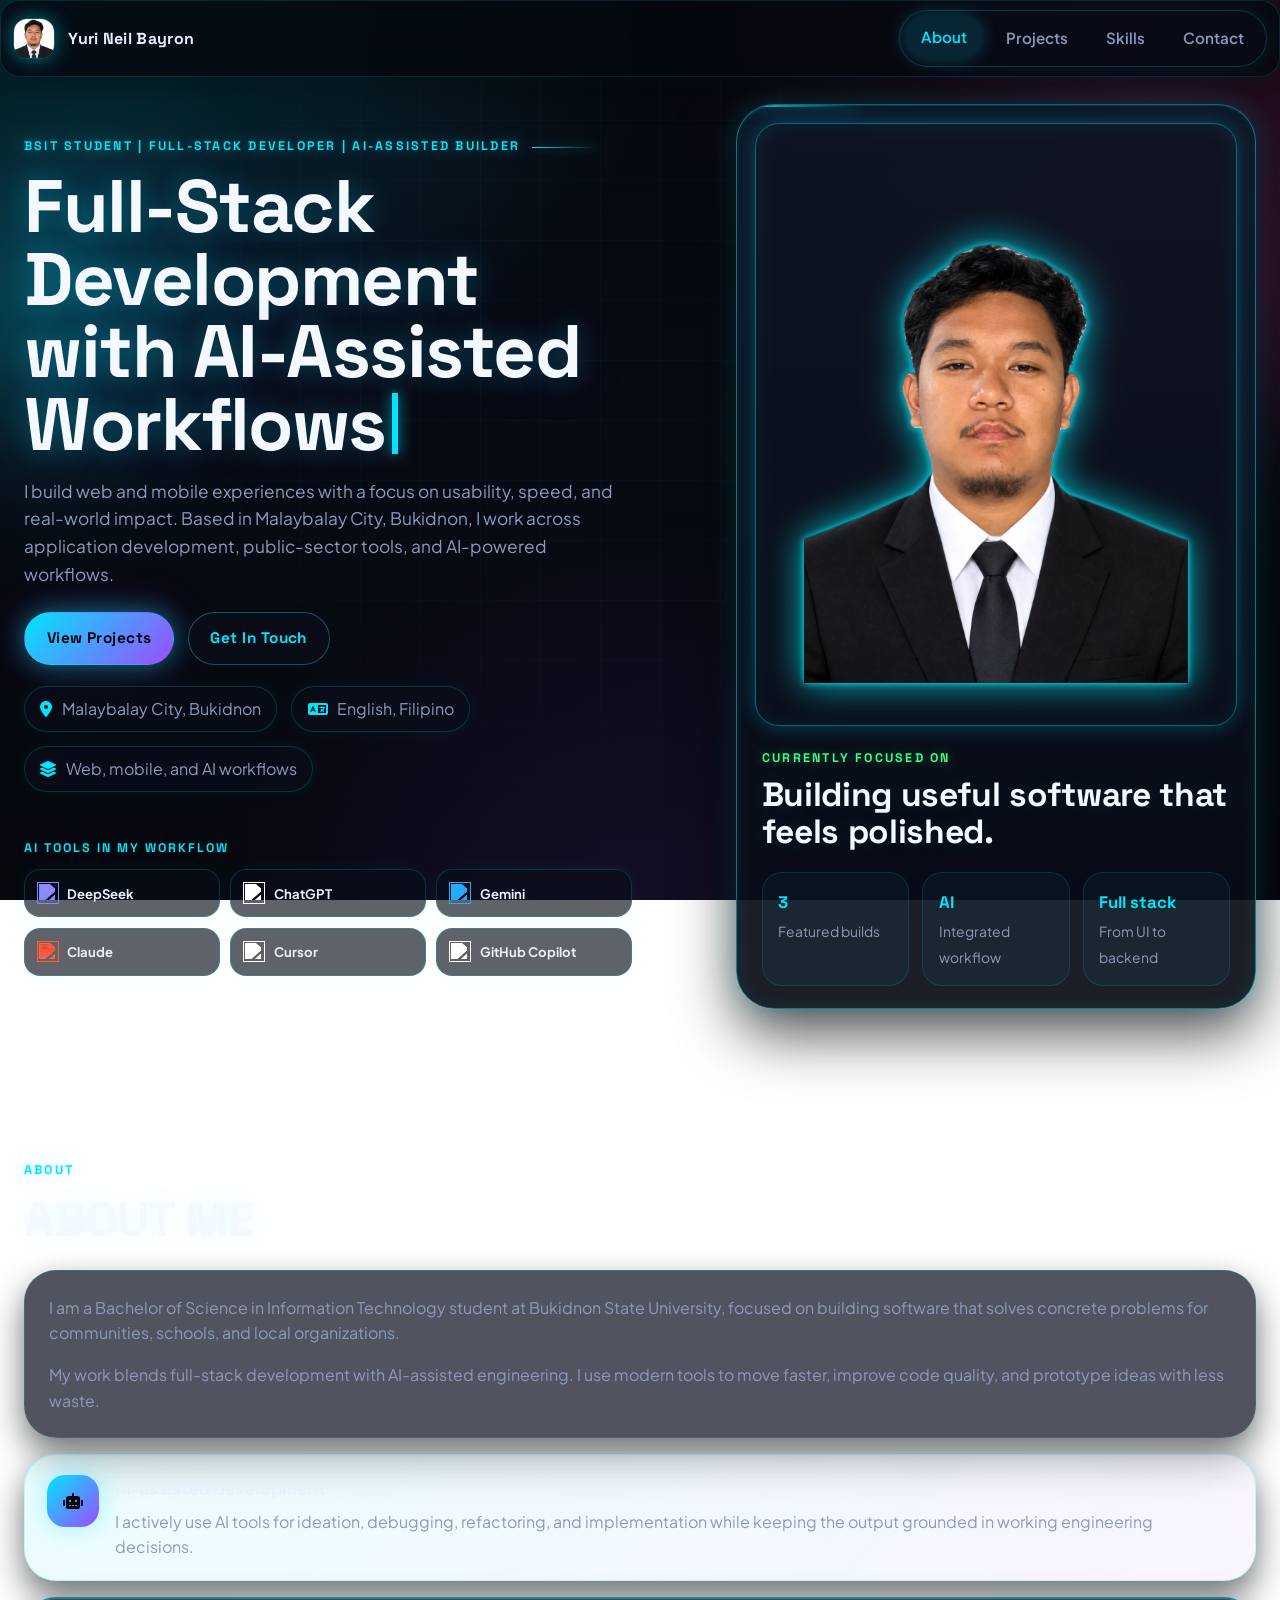
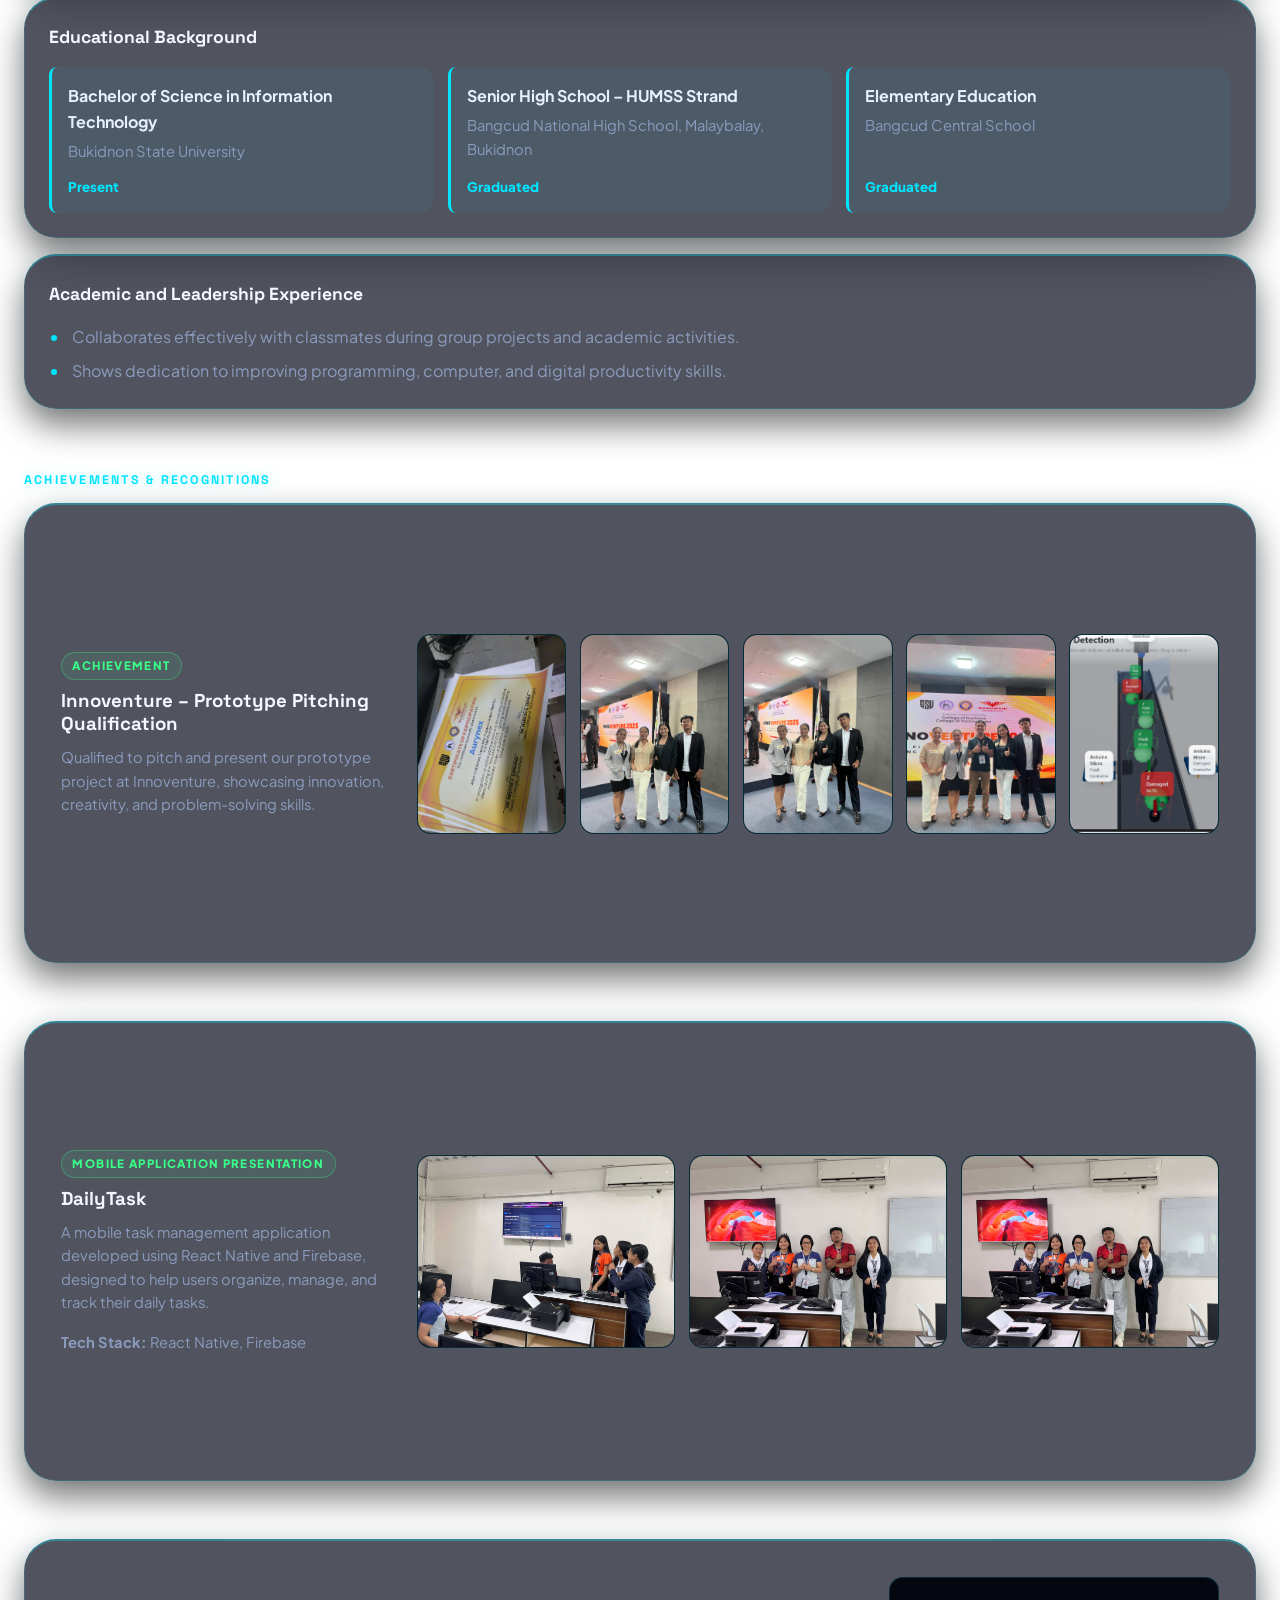
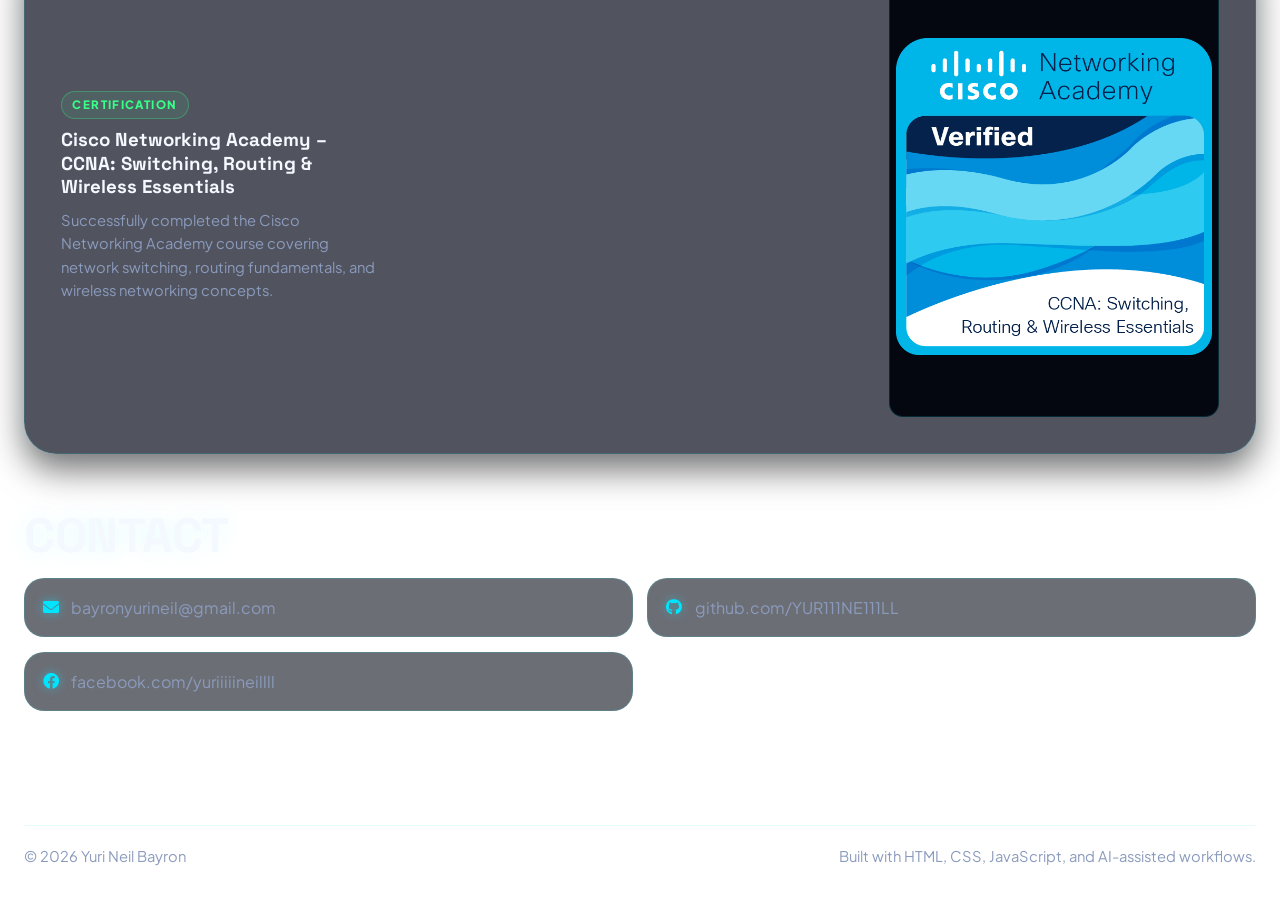
==== commit 5ae91abb: "add some bug" ====
--- a/index.html
+++ b/index.html
@@ -18,7 +18,7 @@
 
       <nav class="nav wrapper">
         <a class="logo" href="#top">
-          <span class="logo-mark">YN</span>
+          <img class="logo-mark" src="./images/yuri.png" alt="Yuri Neil Bayron">
           <span>Yuri Neil Bayron</span>
         </a>
 
@@ -31,14 +31,14 @@
           <li><a href="#about">About</a></li>
           <li><a href="projects.html">Projects</a></li>
           <li><a href="skills.html">Skills</a></li>
-          <li><a href="mailto:bayronyurineil@gmail.com">Contact</a></li>
+          <li><a href="#contact">Contact</a></li>
         </ul>
       </nav>
 
       <div class="hero-grid wrapper">
         <div class="hero-copy">
           <p class="eyebrow">BSIT Student | Full-Stack Developer | AI-assisted Builder</p>
-          <h1>Clean products, practical systems, and modern interfaces.</h1>
+          <h1><span class="hero-typewriter" aria-label="Full-Stack Development with AI-Assisted Workflows"></span></h1>
           <p class="hero-text">
             I build web and mobile experiences with a focus on usability, speed, and real-world impact.
             Based in Malaybalay City, Bukidnon, I work across application development, public-sector tools,
@@ -46,19 +46,51 @@
           </p>
           <div class="hero-actions">
             <a class="btn btn-primary" href="projects.html">View Projects</a>
-            <a class="btn btn-secondary" href="mailto:bayronyurineil@gmail.com">Get In Touch</a>
+            <a class="btn btn-secondary" href="#contact">Get In Touch</a>
           </div>
           <ul class="hero-meta">
             <li><i class="fas fa-location-dot"></i> Malaybalay City, Bukidnon</li>
-            <li><i class="fas fa-language"></i> English, Filipino, Bisaya</li>
+            <li><i class="fas fa-language"></i> English, Filipino</li>
             <li><i class="fas fa-layer-group"></i> Web, mobile, and AI workflows</li>
           </ul>
+
+          <br>
+          <div class="hero-ai-workflow">
+            <p class="hero-ai-title">AI Tools in My Workflow</p>
+                   
+            <div class="hero-ai-tools" aria-label="AI tools used">
+              <div class="hero-ai-tool">
+                <img src="https://cdn.jsdelivr.net/npm/simple-icons@latest/icons/deepseek.svg" alt="" width="24" height="24">
+                <span>DeepSeek</span>
+              </div>
+              <div class="hero-ai-tool">
+                <img src="https://cdn.jsdelivr.net/npm/simple-icons@latest/icons/openai.svg" alt="" width="24" height="24">
+                <span>ChatGPT</span>
+              </div>
+              <div class="hero-ai-tool">
+                <img src="https://cdn.jsdelivr.net/npm/simple-icons@latest/icons/googlegemini.svg" alt="" width="24" height="24">
+                <span>Gemini</span>
+              </div>
+              <div class="hero-ai-tool">
+                <img src="https://cdn.jsdelivr.net/npm/simple-icons@latest/icons/anthropic.svg" alt="" width="24" height="24">
+                <span>Claude</span>
+              </div>
+              <div class="hero-ai-tool">
+                <img src="https://cdn.jsdelivr.net/npm/simple-icons@latest/icons/cursor.svg" alt="" width="24" height="24">
+                <span>Cursor </span>
+              </div>
+              <div class="hero-ai-tool">
+                <img src="https://cdn.jsdelivr.net/npm/simple-icons@latest/icons/githubcopilot.svg" alt="" width="24" height="24">
+                <span>GitHub Copilot</span>
+              </div>
+            </div>
+          </div>
         </div>
 
         <div class="hero-panel">
           <div class="profile-card">
-            <div class="profile-image-wrap">
-              <img src="./images/photo_2025-09-11_15-10-55.jpg" alt="Portrait of Yuri Neil Bayron" class="profile-image">
+            <div class="profile-image-wrap cyber-frame">
+              <img src="./images/yuri-cutout.png" alt="Portrait of Yuri Neil Bayron" class="profile-image cutout">
             </div>
             <div class="profile-card-body">
               <p class="profile-kicker">Currently focused on</p>
@@ -88,11 +120,11 @@
         <div class="wrapper section-grid">
           <div>
             <p class="section-label">About</p>
-            <h2>Technical work with a practical point of view.</h2>
+            <h2>ABOUT ME</h2>
           </div>
 
           <div class="about-stack">
-            <article class="surface-card">
+            <article class="surface-card" tabindex="0">
               <p>
                 I am a Bachelor of Science in Information Technology student at Bukidnon State University,
                 focused on building software that solves concrete problems for communities, schools, and local organizations.
@@ -103,7 +135,7 @@
               </p>
             </article>
 
-            <article class="highlight-panel">
+            <article class="highlight-panel" tabindex="0">
               <div class="highlight-icon">
                 <i class="fas fa-robot"></i>
               </div>
@@ -115,7 +147,84 @@
               </div>
             </article>
 
-            <div class="contact-grid">
+            <article class="surface-card resume-panel" tabindex="0">
+              <h3>Educational Background</h3>
+              <ul class="education-list">
+                <li>
+                  <strong>Bachelor of Science in Information Technology</strong>
+                  <span>Bukidnon State University</span>
+                  <small>Present</small>
+                </li>
+                <li>
+                  <strong>Senior High School – HUMSS Strand</strong>
+                  <span>Bangcud National High School, Malaybalay, Bukidnon</span>
+                  <small>Graduated</small>
+                </li>
+                <li>
+                  <strong>Elementary Education</strong>
+                  <span>Bangcud Central School</span>
+                  <small>Graduated</small>
+                </li>
+              </ul>
+            </article>
+
+            <article class="surface-card resume-panel" tabindex="0">
+              <h3>Academic and Leadership Experience</h3>
+              <ul class="resume-bullets">
+                <li>Collaborates effectively with classmates during group projects and academic activities.</li>
+                <li>Shows dedication to improving programming, computer, and digital productivity skills.</li>
+              </ul>
+            </article>
+  <br>              
+            <p class="section-label recognition-section-label">Achievements &amp; Recognitions</p>
+
+            <article class="surface-card recognition-card" tabindex="0">
+              <div class="recognition-content">
+                <span class="recognition-label">Achievement</span>
+                <h3>Innoventure – Prototype Pitching Qualification</h3>
+                <p>Qualified to pitch and present our prototype project at Innoventure, showcasing innovation, creativity, and problem-solving skills.</p>
+              </div>
+              <div class="recognition-gallery" aria-label="Innoventure prototype pitching photos">
+                <figure><img src="./images/inno1.jpg" alt="Innoventure qualification photo 1"></figure>
+                <figure><img src="./images/inno2.jpg" alt="Innoventure qualification photo 2"></figure>
+                <figure><img src="./images/inno3.jpg" alt="Innoventure qualification photo 3"></figure>
+                <figure><img src="./images/inno4.jpg" alt="Innoventure qualification photo 4"></figure>
+                <figure><img src="./images/inno5.png" alt="Innoventure prototype presentation"></figure>
+              </div>
+            </article>
+            <br>
+            <article class="surface-card recognition-card" tabindex="0">
+              <div class="recognition-content">
+                <span class="recognition-label">Mobile Application PRESENTATION</span>
+                <h3>DailyTask</h3>
+                <p>A mobile task management application developed using React Native and Firebase, designed to help users organize, manage, and track their daily tasks.</p>
+                <p><strong>Tech Stack:</strong> React Native, Firebase</p>
+              </div>
+              <div class="recognition-gallery dailytask-gallery" aria-label="DailyTask mobile application photos">
+                <figure><img src="./images/task1.jpg" alt="DailyTask application photo 1"></figure>
+                <figure><img src="./images/task2.jpg" alt="DailyTask application photo 2"></figure>
+                <figure><img src="./images/task3.jpg" alt="DailyTask application photo 3"></figure>
+              </div>
+            </article>
+            <br>
+            <article class="surface-card recognition-card" tabindex="0">
+              <div class="recognition-content">
+                <span class="recognition-label">Certification</span>
+                <h3>Cisco Networking Academy – CCNA: Switching, Routing &amp; Wireless Essentials</h3>
+                <p>Successfully completed the Cisco Networking Academy course covering network switching, routing fundamentals, and wireless networking concepts.</p>
+              </div>
+              <div class="recognition-gallery certificate-gallery" aria-label="Cisco CCNA certificate">
+                <figure><img src="./images/ccna-switching-routing-and-wireless-essentials.1.png" alt="Cisco CCNA Switching, Routing and Wireless Essentials certificate"></figure>
+              </div>
+            </article>
+
+                <br>
+              <div>
+         
+            <h2>CONTACT </h2>
+          </div>
+
+            <div class="contact-grid" id="contact">
               <a class="contact-chip" href="mailto:bayronyurineil@gmail.com">
                 <i class="fas fa-envelope"></i>
                 <span>bayronyurineil@gmail.com</span>
@@ -124,10 +233,7 @@
                 <i class="fab fa-github"></i>
                 <span>github.com/YUR111NE111LL</span>
               </a>
-              <a class="contact-chip" href="https://github.com/yurineil" target="_blank" rel="noreferrer">
-                <i class="fab fa-github"></i>
-                <span>github.com/yurineil</span>
-              </a>
+              
               <a class="contact-chip" href="https://www.facebook.com/yuriiiiineillll" target="_blank" rel="noreferrer">
                 <i class="fab fa-facebook"></i>
                 <span>facebook.com/yuriiiiineillll</span>
--- a/styles.css
+++ b/styles.css
@@ -1,25 +1,47 @@
+/* ============================================================
+   CYBERPUNK DARK THEME — Yuri Neil Bayron Portfolio
+   Layout/structure preserved from original. Only visuals changed.
+   ============================================================ */
+
 :root {
-  --bg: #f5efe4;
-  --bg-soft: #fffaf3;
-  --surface: rgba(255, 250, 243, 0.78);
-  --surface-strong: #fffdf8;
-  --surface-dark: #112019;
-  --text: #17211b;
-  --text-soft: #566258;
-  --line: rgba(23, 33, 27, 0.1);
-  --line-strong: rgba(23, 33, 27, 0.16);
-  --accent: #d6653f;
-  --accent-deep: #8b3f2b;
-  --accent-gold: #c79a2b;
-  --accent-green: #3f7a5f;
-  --accent-cyan: #4a91a0;
-  --shadow-lg: 0 24px 60px rgba(47, 36, 19, 0.16);
-  --shadow-md: 0 16px 34px rgba(47, 36, 19, 0.1);
-  --shadow-sm: 0 10px 24px rgba(47, 36, 19, 0.08);
+  /* Backgrounds — deep midnight layers */
+  --bg: #06080f;
+  --bg-soft: #0a0e1a;
+  --surface: rgba(14, 19, 34, 0.72);
+  --surface-strong: #0f1524;
+  --surface-dark: #050710;
+
+  /* Text — cool, crisp, neon-adjacent */
+  --text: #e8f0ff;
+  --text-soft: #8b9bbd;
+
+  /* Lines — subtle cyan-tinted hairlines */
+  --line: rgba(0, 229, 255, 0.14);
+  --line-strong: rgba(0, 229, 255, 0.28);
+
+  /* Accents — cyberpunk neon palette */
+  --accent: #00e5ff;          /* electric cyan */
+  --accent-deep: #00b3cc;
+  --accent-gold: #f5c542;
+  --accent-green: #39ff88;    /* neon green */
+  --accent-cyan: #00e5ff;
+  --accent-magenta: #ff3fa4;  /* hot pink secondary */
+  --accent-violet: #9d4dff;
+
+  /* Shadows — neon glow instead of warm drop shadows */
+  --shadow-lg: 0 24px 60px rgba(0, 0, 0, 0.7), 0 0 40px rgba(0, 229, 255, 0.08);
+  --shadow-md: 0 16px 34px rgba(0, 0, 0, 0.55), 0 0 24px rgba(0, 229, 255, 0.06);
+  --shadow-sm: 0 10px 24px rgba(0, 0, 0, 0.45), 0 0 16px rgba(0, 229, 255, 0.05);
+
   --radius-xl: 32px;
   --radius-lg: 24px;
   --radius-md: 18px;
-  --wrapper: min(1120px, calc(100% - 2rem));
+  --wrapper: min(1600px, calc(100% - 3rem));
+
+  /* Cyberpunk type stack */
+  --font-display: "Orbitron", "Space Grotesk", sans-serif;
+  --font-body: "Plus Jakarta Sans", system-ui, sans-serif;
+  --font-mono: "Space Grotesk", monospace;
 }
 
 * {
@@ -34,12 +56,32 @@
 
 body {
   min-width: 320px;
-  font-family: "Plus Jakarta Sans", system-ui, sans-serif;
+  font-family: var(--font-body);
+  /* Layered neon glows + deep gradient base */
   background:
-    radial-gradient(circle at top left, rgba(214, 101, 63, 0.15), transparent 28%),
-    linear-gradient(180deg, #f6efe4 0%, #f8f3ea 48%, #f4ede2 100%);
+    radial-gradient(circle at 12% -5%, rgba(0, 229, 255, 0.16), transparent 35%),
+    radial-gradient(circle at 88% 0%, rgba(255, 63, 164, 0.12), transparent 32%),
+    radial-gradient(circle at 50% 110%, rgba(157, 77, 255, 0.12), transparent 40%),
+    linear-gradient(180deg, #06080f 0%, #080b14 48%, #05070d 100%);
+  background-attachment: fixed;
   color: var(--text);
   line-height: 1.6;
+  -webkit-font-smoothing: antialiased;
+}
+
+/* Subtle scanline + grid texture overlay */
+body::before {
+  content: "";
+  position: fixed;
+  inset: 0;
+  pointer-events: none;
+  z-index: 0;
+  background-image:
+    linear-gradient(rgba(0, 229, 255, 0.03) 1px, transparent 1px),
+    linear-gradient(90deg, rgba(0, 229, 255, 0.03) 1px, transparent 1px);
+  background-size: 60px 60px;
+  mask-image: radial-gradient(ellipse at 50% 40%, #000 30%, transparent 75%);
+  -webkit-mask-image: radial-gradient(ellipse at 50% 40%, #000 30%, transparent 75%);
 }
 
 img {
@@ -63,17 +105,24 @@
 
 .page-shell {
   overflow: clip;
+  position: relative;
+  z-index: 1;
 }
 
 .hero {
   position: relative;
-  padding: 1.2rem 0 4rem;
+  padding: 5rem 0 4rem;
+}
+
+.hero-page {
+  min-height: auto;
+  padding-bottom: 0;
 }
 
 .hero-orb {
   position: absolute;
   border-radius: 999px;
-  filter: blur(10px);
+  filter: blur(60px);
   pointer-events: none;
 }
 
@@ -82,7 +131,7 @@
   left: -10rem;
   width: 26rem;
   height: 26rem;
-  background: radial-gradient(circle, rgba(214, 101, 63, 0.22), transparent 68%);
+  background: radial-gradient(circle, rgba(0, 229, 255, 0.35), transparent 68%);
 }
 
 .hero-orb-right {
@@ -90,38 +139,51 @@
   top: 2rem;
   width: 30rem;
   height: 30rem;
-  background: radial-gradient(circle, rgba(74, 145, 160, 0.2), transparent 70%);
+  background: radial-gradient(circle, rgba(255, 63, 164, 0.28), transparent 70%);
 }
 
 .nav {
-  position: relative;
-  z-index: 10;
+  position: fixed;
+  top: 0;
+  left: 0;
+  z-index: 100;
+  transform: none;
+  width: 100%;
+  max-width: none;
+  border-radius: 0;
+  border-left: 0;
+  border-right: 0;
   display: flex;
   align-items: center;
   justify-content: space-between;
   gap: 1rem;
-  padding: 0.6rem 0;
+  padding: 0.55rem 0.75rem;
+  border: 1px solid rgba(0, 229, 255, 0.14);
+  border-radius: 20px;
+  background: rgba(5, 8, 15, 0.82);
+  backdrop-filter: blur(18px);
+  box-shadow: 0 12px 32px rgba(0, 0, 0, 0.38), 0 0 24px rgba(0, 229, 255, 0.06);
 }
 
 .logo {
   display: inline-flex;
   align-items: center;
   gap: 0.85rem;
-  font-family: "Space Grotesk", sans-serif;
+  font-family: var(--font-display);
   font-size: 1rem;
   font-weight: 700;
-  letter-spacing: -0.03em;
+  letter-spacing: 0.02em;
+  color: var(--text);
 }
 
 .logo-mark {
-  display: grid;
-  place-items: center;
   width: 2.6rem;
   height: 2.6rem;
   border-radius: 14px;
-  background: linear-gradient(135deg, #16241d, #355142);
-  color: #fff8ef;
-  box-shadow: var(--shadow-sm);
+  object-fit: cover;
+  object-position: center;
+  border: 1px solid rgba(0, 229, 255, 0.35);
+  box-shadow: 0 0 20px rgba(0, 229, 255, 0.45);
 }
 
 .nav-links {
@@ -130,11 +192,11 @@
   gap: 0.4rem;
   list-style: none;
   padding: 0.35rem;
-  border: 1px solid rgba(255, 255, 255, 0.45);
+  border: 1px solid rgba(0, 229, 255, 0.2);
   border-radius: 999px;
-  background: rgba(255, 250, 243, 0.55);
+  background: rgba(10, 14, 26, 0.7);
   backdrop-filter: blur(16px);
-  box-shadow: 0 10px 30px rgba(82, 58, 32, 0.08);
+  box-shadow: 0 0 24px rgba(0, 229, 255, 0.08);
 }
 
 .nav-links a {
@@ -146,24 +208,26 @@
   color: var(--text-soft);
   font-size: 0.95rem;
   font-weight: 600;
-  transition: background-color 0.2s ease, color 0.2s ease, transform 0.2s ease;
+  transition: background-color 0.2s ease, color 0.2s ease, transform 0.2s ease, box-shadow 0.2s ease;
 }
 
 .nav-links a:hover,
-.nav-links a:focus-visible {
-  background: rgba(23, 33, 27, 0.06);
-  color: var(--text);
+.nav-links a:focus-visible,
+.nav-links a.active {
+  background: rgba(0, 229, 255, 0.12);
+  color: var(--accent);
   transform: translateY(-1px);
+  box-shadow: 0 0 16px rgba(0, 229, 255, 0.25);
 }
 
 .nav-toggle {
   display: none;
   width: 3rem;
   height: 3rem;
-  border: 1px solid rgba(23, 33, 27, 0.12);
+  border: 1px solid rgba(0, 229, 255, 0.25);
   border-radius: 16px;
-  background: rgba(255, 250, 243, 0.85);
-  color: var(--text);
+  background: rgba(10, 14, 26, 0.9);
+  color: var(--accent);
   box-shadow: var(--shadow-sm);
 }
 
@@ -190,9 +254,9 @@
   z-index: 2;
   display: grid;
   grid-template-columns: minmax(0, 1.1fr) minmax(320px, 0.9fr);
-  gap: 3rem;
+  gap: 2.2rem;
   align-items: center;
-  padding-top: 4.5rem;
+  padding-top: 1.5rem;
 }
 
 .eyebrow,
@@ -200,27 +264,61 @@
 .profile-kicker,
 .project-year {
   text-transform: uppercase;
-  letter-spacing: 0.14em;
+  letter-spacing: 0.18em;
   font-size: 0.78rem;
   font-weight: 800;
+  font-family: var(--font-mono);
 }
 
 .eyebrow {
-  color: var(--accent-deep);
-  margin-bottom: 1rem;
+  display: flex;
+  align-items: center;
+  gap: 0.75rem;
+  color: var(--accent);
+  margin-bottom: 0.85rem;
+  text-shadow: 0 0 14px rgba(0, 229, 255, 0.5);
+}
+
+.eyebrow::after {
+  content: "";
+  width: 4rem;
+  height: 1px;
+  background: linear-gradient(90deg, var(--accent), transparent);
+  box-shadow: 0 0 10px rgba(0, 229, 255, 0.55);
 }
 
 .hero-copy h1 {
-  max-width: 11ch;
-  font-family: "Space Grotesk", sans-serif;
-  font-size: clamp(3.4rem, 7vw, 6rem);
-  line-height: 0.94;
-  letter-spacing: -0.05em;
+  max-width: 13ch;
+  font-family: var(--font-display);
+  font-size: clamp(3rem, 5.8vw, 5rem);
+  line-height: 0.98;
+  letter-spacing: -0.02em;
+  color: #f4f8ff;
+  text-shadow:
+    0 0 24px rgba(0, 229, 255, 0.25),
+    0 0 60px rgba(157, 77, 255, 0.15);
+}
+
+.hero-typewriter::after {
+  content: "";
+  display: inline-block;
+  width: 0.08em;
+  height: 0.82em;
+  margin-left: 0.08em;
+  vertical-align: -0.05em;
+  background: var(--accent);
+  box-shadow: 0 0 14px rgba(0, 229, 255, 0.75);
+  animation: typewriterCursor 0.75s steps(1, end) infinite;
+}
+
+@keyframes typewriterCursor {
+  0%, 48% { opacity: 1; }
+  49%, 100% { opacity: 0; }
 }
 
 .hero-text {
-  max-width: 42rem;
-  margin-top: 1.4rem;
+  max-width: 38rem;
+  margin-top: 1rem;
   color: var(--text-soft);
   font-size: 1.08rem;
 }
@@ -229,7 +327,7 @@
   display: flex;
   flex-wrap: wrap;
   gap: 0.85rem;
-  margin-top: 2rem;
+  margin-top: 1.5rem;
 }
 
 .btn {
@@ -242,6 +340,8 @@
   border: 1px solid transparent;
   font-size: 0.96rem;
   font-weight: 700;
+  font-family: var(--font-mono);
+  letter-spacing: 0.03em;
   transition: transform 0.2s ease, box-shadow 0.2s ease, border-color 0.2s ease, background-color 0.2s ease;
 }
 
@@ -251,15 +351,27 @@
 }
 
 .btn-primary {
-  background: linear-gradient(135deg, var(--accent), #e98951);
-  color: #fff8f1;
-  box-shadow: 0 16px 28px rgba(214, 101, 63, 0.26);
+  background: linear-gradient(135deg, #00e5ff, #9d4dff);
+  color: #05070d;
+  box-shadow: 0 0 24px rgba(0, 229, 255, 0.45), 0 0 48px rgba(157, 77, 255, 0.2);
+  border-color: transparent;
+}
+
+.btn-primary:hover,
+.btn-primary:focus-visible {
+  box-shadow: 0 0 32px rgba(0, 229, 255, 0.65), 0 0 64px rgba(157, 77, 255, 0.3);
 }
 
 .btn-secondary {
-  border-color: rgba(23, 33, 27, 0.12);
-  background: rgba(255, 250, 243, 0.78);
-  color: var(--text);
+  border-color: rgba(0, 229, 255, 0.35);
+  background: rgba(10, 14, 26, 0.7);
+  color: var(--accent);
+}
+
+.btn-secondary:hover,
+.btn-secondary:focus-visible {
+  border-color: var(--accent);
+  box-shadow: 0 0 20px rgba(0, 229, 255, 0.25);
 }
 
 .hero-meta {
@@ -267,7 +379,7 @@
   flex-wrap: wrap;
   gap: 0.9rem;
   list-style: none;
-  margin-top: 1.8rem;
+  margin-top: 1.35rem;
 }
 
 .hero-meta li {
@@ -276,11 +388,89 @@
   gap: 0.6rem;
   min-height: 2.85rem;
   padding: 0.55rem 0.95rem;
-  border: 1px solid rgba(23, 33, 27, 0.08);
+  border: 1px solid rgba(0, 229, 255, 0.18);
   border-radius: 999px;
-  background: rgba(255, 250, 243, 0.58);
+  background: rgba(10, 14, 26, 0.6);
   color: var(--text-soft);
-  box-shadow: 0 8px 20px rgba(59, 39, 18, 0.05);
+  box-shadow: 0 0 18px rgba(0, 229, 255, 0.05);
+}
+
+.hero-meta li i {
+  color: var(--accent);
+}
+
+.hero-ai-workflow {
+  width: 100%;
+  max-width: 38rem;
+  margin-top: 1.35rem;
+}
+
+.hero-ai-title {
+  margin-bottom: 0.65rem;
+  color: var(--accent);
+  font-family: var(--font-mono);
+  font-size: 0.78rem;
+  font-weight: 800;
+  letter-spacing: 0.16em;
+  text-transform: uppercase;
+}
+
+.hero-ai-tools {
+  display: grid;
+  grid-template-columns: repeat(3, minmax(0, 1fr));
+  gap: 0.65rem;
+}
+
+.hero-ai-tool {
+  display: flex;
+  align-items: center;
+  justify-content: flex-start;
+  gap: 0.55rem;
+  width: 100%;
+  min-height: 3rem;
+  padding: 0.55rem 0.75rem;
+  border: 1px solid rgba(0, 229, 255, 0.18);
+  border-radius: 16px;
+  background: rgba(10, 14, 26, 0.65);
+  color: var(--text);
+  font-size: 0.82rem;
+  font-weight: 700;
+  box-shadow: 0 0 18px rgba(0, 229, 255, 0.05);
+}
+
+.hero-ai-tool span {
+  min-width: 0;
+  text-align: left;
+}
+
+.hero-ai-tool img {
+  width: 1.35rem;
+  height: 1.35rem;
+  object-fit: contain;
+}
+
+.hero-ai-tool:nth-child(1) img {
+  filter: invert(44%) sepia(90%) saturate(1800%) hue-rotate(210deg);
+}
+
+.hero-ai-tool:nth-child(2) img {
+  filter: brightness(0) invert(1);
+}
+
+.hero-ai-tool:nth-child(3) img {
+  filter: invert(48%) sepia(95%) saturate(1400%) hue-rotate(175deg);
+}
+
+.hero-ai-tool:nth-child(4) img {
+  filter: invert(66%) sepia(70%) saturate(900%) hue-rotate(330deg);
+}
+
+.hero-ai-tool:nth-child(5) img {
+  filter: brightness(0) invert(1);
+}
+
+.hero-ai-tool:nth-child(6) img {
+  filter: brightness(0) invert(1);
 }
 
 .hero-panel {
@@ -289,24 +479,186 @@
 
 .profile-card {
   position: relative;
+  max-width: 520px;
+  margin-left: auto;
   padding: 1.1rem;
-  border: 1px solid rgba(255, 255, 255, 0.45);
+  border: 1px solid rgba(0, 229, 255, 0.48);
   border-radius: calc(var(--radius-xl) + 6px);
-  background: linear-gradient(180deg, rgba(255, 253, 248, 0.92), rgba(252, 245, 232, 0.86));
-  box-shadow: var(--shadow-lg);
+  background: linear-gradient(180deg, rgba(15, 21, 36, 0.95), rgba(8, 11, 20, 0.92));
+  box-shadow:
+    var(--shadow-lg),
+    0 0 24px rgba(0, 229, 255, 0.16),
+    inset 0 0 18px rgba(0, 229, 255, 0.08),
+    inset 0 1px 0 rgba(0, 229, 255, 0.15);
+  overflow: hidden;
+  animation: profileFloat 5s ease-in-out infinite;
+  transition: transform 0.35s ease, border-color 0.35s ease, box-shadow 0.35s ease;
+}
+
+.profile-card:hover {
+  transform: translateY(-8px) rotateX(1deg) rotateY(-1deg);
+  border-color: rgba(0, 229, 255, 0.48);
+  box-shadow:
+    var(--shadow-lg),
+    0 0 34px rgba(0, 229, 255, 0.14),
+    0 0 60px rgba(255, 63, 164, 0.08);
+}
+
+/* Neon corner accent on profile card */
+.profile-card::before {
+  content: "";
+  position: absolute;
+  top: 0;
+  left: 0;
+  width: 120px;
+  height: 2px;
+  background: linear-gradient(90deg, #00e5ff, transparent);
+  box-shadow: 0 0 16px rgba(0, 229, 255, 0.7);
 }
 
 .profile-image-wrap {
   aspect-ratio: 4 / 4.7;
   overflow: hidden;
   border-radius: var(--radius-xl);
-  background: linear-gradient(180deg, #eadbc4, #d4bca4);
+  background: linear-gradient(180deg, #0d1322, #05070d);
+  border: 1px solid rgba(0, 229, 255, 0.15);
+  box-shadow: inset 0 0 40px rgba(0, 229, 255, 0.08);
+  position: relative;
+  isolation: isolate;
+}
+
+.profile-image-wrap::before {
+  content: none;
+}
+
+.profile-image-wrap::after {
+  content: none;
 }
 
 .profile-image {
   width: 100%;
   height: 100%;
   object-fit: cover;
+  filter: saturate(1.05) contrast(1.05);
+  transition: transform 0.7s cubic-bezier(0.2, 0.7, 0.2, 1), filter 0.4s ease;
+}
+
+.profile-card:hover .profile-image {
+  transform: scale(1.02);
+  filter: saturate(1.12) contrast(1.08);
+}
+
+.cyber-frame {
+  position: relative;
+  aspect-ratio: 4 / 5;
+  overflow: hidden;
+  border-radius: var(--radius-lg);
+  background: transparent;
+  border: 1px solid rgba(0, 229, 255, 0.42);
+  box-shadow:
+    0 0 18px rgba(0, 229, 255, 0.22),
+    0 0 34px rgba(0, 229, 255, 0.08),
+    inset 0 0 24px rgba(0, 229, 255, 0.08);
+}
+
+.cyber-grid {
+  position: absolute;
+  inset: auto 0 0 0;
+  height: 45%;
+  background-image:
+    linear-gradient(rgba(0, 229, 255, 0.35) 1px, transparent 1px),
+    linear-gradient(90deg, rgba(0, 229, 255, 0.35) 1px, transparent 1px);
+  background-size: 28px 28px;
+  transform: perspective(300px) rotateX(60deg);
+  transform-origin: bottom;
+  mask-image: linear-gradient(to top, #000, transparent);
+  -webkit-mask-image: linear-gradient(to top, #000, transparent);
+  animation: gridMove 3s linear infinite;
+}
+
+@keyframes gridMove { to { background-position: 0 28px; } }
+
+.cyber-ring {
+  position: absolute;
+  top: 50%; left: 50%;
+  width: 75%; aspect-ratio: 1;
+  transform: translate(-50%, -50%);
+  border-radius: 50%;
+  border: 2px dashed rgba(0, 229, 255, 0.6);
+  box-shadow: 0 0 25px rgba(0, 229, 255, 0.35);
+  animation: spin 18s linear infinite;
+}
+
+.cyber-ring.ring-2 {
+  width: 92%;
+  border: 1px solid rgba(124, 58, 237, 0.6);
+  box-shadow: 0 0 25px rgba(124, 58, 237, 0.35);
+  animation-direction: reverse;
+  animation-duration: 28s;
+}
+
+@keyframes spin { to { transform: translate(-50%, -50%) rotate(360deg); } }
+
+.profile-image.cutout {
+  position: absolute;
+  left: 10%;
+  top: 5%;
+  width: 80%;
+  height: 88%;
+  object-fit: contain;
+  object-position: bottom center;
+  z-index: 2;
+  filter:
+    drop-shadow(0 0 3px #00e5ff)
+    drop-shadow(0 0 18px rgba(0, 229, 255, 0.75))
+    contrast(1.08) saturate(1.1);
+  animation: float 5s ease-in-out infinite;
+}
+
+@keyframes float {
+  0%, 100% { transform: translateY(0); }
+  50% { transform: translateY(-8px); }
+}
+
+.scanline {
+  position: absolute;
+  left: 0; right: 0;
+  height: 80px;
+  z-index: 3;
+  background: linear-gradient(180deg, transparent, rgba(0, 229, 255, 0.25), transparent);
+  animation: scan 3.5s ease-in-out infinite;
+  pointer-events: none;
+}
+
+@keyframes scan {
+  0% { top: -80px; }
+  100% { top: 100%; }
+}
+
+.hud {
+  position: absolute;
+  width: 26px; height: 26px;
+  z-index: 4;
+  border: 0 solid #00e5ff;
+  filter: drop-shadow(0 0 6px #00e5ff);
+}
+
+.hud-tl { top: 12px; left: 12px; border-top-width: 3px; border-left-width: 3px; }
+.hud-tr { top: 12px; right: 12px; border-top-width: 3px; border-right-width: 3px; }
+.hud-bl { bottom: 12px; left: 12px; border-bottom-width: 3px; border-left-width: 3px; }
+.hud-br { bottom: 12px; right: 12px; border-bottom-width: 3px; border-right-width: 3px; }
+
+.hud-tag {
+  position: absolute;
+  top: 18px; left: 50%;
+  transform: translateX(-50%);
+  z-index: 4;
+  font-family: var(--font-mono);
+  font-size: 0.7rem;
+  letter-spacing: 0.2em;
+  color: #00e5ff;
+  text-shadow: 0 0 8px #00e5ff;
+  white-space: nowrap;
 }
 
 .profile-card-body {
@@ -315,14 +667,16 @@
 
 .profile-kicker {
   color: var(--accent-green);
+  text-shadow: 0 0 12px rgba(57, 255, 136, 0.4);
 }
 
 .profile-card-body h2 {
   margin-top: 0.55rem;
-  font-family: "Space Grotesk", sans-serif;
-  font-size: clamp(1.6rem, 4vw, 2.2rem);
-  line-height: 1.05;
-  letter-spacing: -0.04em;
+  font-family: var(--font-display);
+  font-size: clamp(1.5rem, 4vw, 2.1rem);
+  line-height: 1.1;
+  letter-spacing: -0.01em;
+  color: #f4f8ff;
 }
 
 .stat-grid {
@@ -334,15 +688,23 @@
 
 .stat-card {
   padding: 1rem 0.95rem;
-  border: 1px solid rgba(23, 33, 27, 0.08);
+  border: 1px solid rgba(0, 229, 255, 0.15);
   border-radius: 20px;
-  background: rgba(255, 255, 255, 0.6);
+  background: rgba(0, 229, 255, 0.04);
+  transition: border-color 0.2s ease, box-shadow 0.2s ease;
+}
+
+.stat-card:hover {
+  border-color: rgba(0, 229, 255, 0.4);
+  box-shadow: 0 0 18px rgba(0, 229, 255, 0.12);
 }
 
 .stat-card strong {
   display: block;
+  font-family: var(--font-display);
   font-size: 1.05rem;
   margin-bottom: 0.15rem;
+  color: var(--accent);
 }
 
 .stat-card span {
@@ -356,10 +718,10 @@
 
 .section-contrast {
   background:
-    radial-gradient(circle at top right, rgba(74, 145, 160, 0.12), transparent 30%),
-    linear-gradient(180deg, rgba(255, 255, 255, 0.55), rgba(255, 249, 240, 0.82));
-  border-top: 1px solid rgba(23, 33, 27, 0.06);
-  border-bottom: 1px solid rgba(23, 33, 27, 0.06);
+    radial-gradient(circle at top right, rgba(157, 77, 255, 0.12), transparent 30%),
+    linear-gradient(180deg, rgba(10, 14, 26, 0.6), rgba(6, 8, 15, 0.85));
+  border-top: 1px solid rgba(0, 229, 255, 0.08);
+  border-bottom: 1px solid rgba(0, 229, 255, 0.08);
 }
 
 .section-grid {
@@ -369,16 +731,28 @@
   align-items: start;
 }
 
+#about .section-grid {
+  grid-template-columns: minmax(0, 1fr);
+  gap: 1.5rem;
+}
+
+#about .section-grid > div:first-child {
+  max-width: 760px;
+}
+
 .section-label {
-  color: var(--accent-deep);
+  color: var(--accent);
   margin-bottom: 0.9rem;
+  text-shadow: 0 0 12px rgba(0, 229, 255, 0.4);
 }
 
 h2 {
-  font-family: "Space Grotesk", sans-serif;
-  font-size: clamp(2rem, 4vw, 3.3rem);
-  line-height: 1;
-  letter-spacing: -0.05em;
+  font-family: var(--font-display);
+  font-size: clamp(1.8rem, 4vw, 3rem);
+  line-height: 1.05;
+  letter-spacing: -0.01em;
+  color: #f4f8ff;
+  text-shadow: 0 0 24px rgba(0, 229, 255, 0.12);
 }
 
 .section-heading-row {
@@ -387,6 +761,46 @@
   gap: 2rem;
   align-items: end;
   margin-bottom: 2.25rem;
+}
+
+.interactive-heading {
+  position: relative;
+  transform-origin: center left;
+  transform: perspective(900px) rotateX(var(--heading-rotate-x, 0deg)) rotateY(var(--heading-rotate-y, 0deg));
+  transition: transform 0.35s ease, text-shadow 0.35s ease, opacity 0.7s ease;
+}
+
+.interactive-heading.reveal-ready {
+  opacity: 0;
+  transform: perspective(900px) translateY(18px) rotateX(2deg);
+}
+
+.interactive-heading.reveal-ready.is-visible {
+  opacity: 1;
+  transform: perspective(900px) translateY(0) rotateX(var(--heading-rotate-x, 0deg)) rotateY(var(--heading-rotate-y, 0deg));
+}
+
+.interactive-heading:hover {
+  text-shadow:
+    0 0 18px rgba(0, 229, 255, 0.32),
+    0 0 48px rgba(157, 77, 255, 0.18);
+}
+
+.section-typewriter::after {
+  content: "";
+  display: inline-block;
+  width: 0.055em;
+  height: 0.78em;
+  margin-left: 0.08em;
+  vertical-align: -0.03em;
+  background: var(--accent);
+  box-shadow: 0 0 12px rgba(0, 229, 255, 0.65);
+  animation: sectionTypewriterCursor 0.75s steps(1, end) infinite;
+}
+
+@keyframes sectionTypewriterCursor {
+  0%, 48% { opacity: 1; }
+  49%, 100% { opacity: 0; }
 }
 
 .section-intro {
@@ -414,6 +828,26 @@
   padding: 1.5rem;
 }
 
+.surface-card,
+.highlight-panel {
+  transition:
+    transform 0.3s ease,
+    border-color 0.3s ease,
+    box-shadow 0.3s ease,
+    background-color 0.3s ease;
+}
+
+.surface-card:hover,
+.surface-card:focus-visible,
+.highlight-panel:hover,
+.highlight-panel:focus-visible {
+  transform: translateY(-6px);
+  border-color: rgba(0, 229, 255, 0.42);
+  box-shadow:
+    var(--shadow-lg),
+    0 0 28px rgba(0, 229, 255, 0.12);
+}
+
 .surface-card p + p {
   margin-top: 1rem;
 }
@@ -428,12 +862,15 @@
   grid-template-columns: auto 1fr;
   gap: 1rem;
   padding: 1.25rem 1.4rem;
-  background: linear-gradient(135deg, rgba(214, 101, 63, 0.12), rgba(255, 255, 255, 0.76));
+  background: linear-gradient(135deg, rgba(0, 229, 255, 0.08), rgba(157, 77, 255, 0.06));
+  border-color: rgba(0, 229, 255, 0.2);
 }
 
 .highlight-panel h3 {
   margin-bottom: 0.35rem;
   font-size: 1.1rem;
+  font-family: var(--font-display);
+  color: var(--text);
 }
 
 .highlight-icon {
@@ -442,8 +879,9 @@
   width: 3.25rem;
   height: 3.25rem;
   border-radius: 18px;
-  background: #1e3027;
-  color: #fff4ea;
+  background: linear-gradient(135deg, #00e5ff, #9d4dff);
+  color: #05070d;
+  box-shadow: 0 0 24px rgba(0, 229, 255, 0.35);
 }
 
 .contact-grid {
@@ -459,20 +897,23 @@
   padding: 1rem 1.1rem;
   border: 1px solid var(--line);
   border-radius: 20px;
-  background: rgba(255, 255, 255, 0.62);
+  background: rgba(10, 14, 26, 0.6);
   color: var(--text-soft);
-  transition: transform 0.2s ease, border-color 0.2s ease, background-color 0.2s ease;
+  transition: transform 0.2s ease, border-color 0.2s ease, background-color 0.2s ease, box-shadow 0.2s ease;
 }
 
 .contact-chip:hover,
 .contact-chip:focus-visible {
   transform: translateY(-2px);
-  border-color: rgba(214, 101, 63, 0.32);
-  background: rgba(255, 255, 255, 0.9);
+  border-color: rgba(0, 229, 255, 0.5);
+  background: rgba(0, 229, 255, 0.06);
+  box-shadow: 0 0 24px rgba(0, 229, 255, 0.15);
+  color: var(--text);
 }
 
 .contact-chip i {
   color: var(--accent);
+  text-shadow: 0 0 10px rgba(0, 229, 255, 0.5);
 }
 
 .project-grid {
@@ -485,7 +926,7 @@
   position: relative;
   padding: 1.45rem;
   overflow: hidden;
-  transition: transform 0.24s ease, box-shadow 0.24s ease;
+  transition: transform 0.24s ease, box-shadow 0.24s ease, border-color 0.24s ease;
 }
 
 .project-card::before {
@@ -493,18 +934,191 @@
   position: absolute;
   inset: 0 auto auto 0;
   width: 100%;
-  height: 5px;
+  height: 2px;
   background: var(--card-accent, var(--accent));
+  box-shadow: 0 0 16px var(--card-accent, var(--accent));
 }
 
 .project-card:hover {
   transform: translateY(-6px);
-  box-shadow: 0 22px 40px rgba(59, 39, 18, 0.14);
-}
-
-.accent-amber { --card-accent: #d88735; }
-.accent-cyan { --card-accent: #4a91a0; }
-.accent-green { --card-accent: #4d8c66; }
+  border-color: rgba(0, 229, 255, 0.35);
+  box-shadow: 0 22px 40px rgba(0, 0, 0, 0.6), 0 0 32px rgba(0, 229, 255, 0.12);
+}
+
+.project-showcase {
+  position: relative;
+  height: 230px;
+  margin-top: 1.2rem;
+  border-radius: 18px;
+  overflow: hidden;
+  background: linear-gradient(135deg, rgba(245, 197, 66, 0.1), rgba(0, 229, 255, 0.06));
+  border: 1px solid rgba(245, 197, 66, 0.18);
+  isolation: isolate;
+}
+
+.project-showcase::before {
+  content: "";
+  position: absolute;
+  z-index: 4;
+  inset: 0;
+  pointer-events: none;
+  background: linear-gradient(115deg, transparent 30%, rgba(255, 255, 255, 0.08) 48%, transparent 68%);
+  transform: translateX(-130%);
+  animation: showcaseSweep 5s ease-in-out infinite 1s;
+}
+
+.showcase-shot {
+  position: absolute;
+  top: 18px;
+  width: 42%;
+  height: 194px;
+  overflow: hidden;
+  border-radius: 14px;
+  border: 1px solid rgba(255, 255, 255, 0.12);
+  background: linear-gradient(135deg, #111827, #080b14);
+  padding: 0.3rem;
+  box-shadow: 0 14px 26px rgba(0, 0, 0, 0.42);
+  transition: transform 0.45s cubic-bezier(0.2, 0.75, 0.2, 1), filter 0.35s ease;
+}
+
+.showcase-shot img {
+  width: 100%;
+  height: 100%;
+  display: block;
+  object-fit: contain;
+  object-position: center;
+}
+
+.showcase-shot-left {
+  left: 3%;
+  transform: rotate(-4deg) translateY(8px);
+  z-index: 1;
+}
+
+.showcase-shot-center {
+  left: 29%;
+  z-index: 3;
+  width: 42%;
+}
+
+.showcase-shot-right {
+  right: 3%;
+  transform: rotate(4deg) translateY(8px);
+  z-index: 2;
+}
+
+.health-card .showcase-shot-left,
+.farm-card .showcase-shot-left {
+  left: 7%;
+  width: 48%;
+}
+
+.health-card .showcase-shot-right,
+.farm-card .showcase-shot-right {
+  right: 7%;
+  width: 48%;
+}
+.project-card:hover .showcase-shot-center {
+  transform: translateY(-5px) scale(1.025);
+}
+
+.project-card:hover .showcase-shot-right {
+  transform: rotate(6deg) translate(4px, 3px);
+}
+
+@keyframes showcaseSweep {
+  0%, 62% { transform: translateX(-130%); }
+  86%, 100% { transform: translateX(130%); }
+}
+
+.showcase-shot {
+  cursor: zoom-in;
+}
+
+.image-lightbox {
+  width: min(92vw, 1100px);
+  max-width: 1100px;
+  height: min(88vh, 820px);
+  max-height: 88vh;
+  padding: 3rem;
+  border: 1px solid rgba(0, 229, 255, 0.28);
+  border-radius: 24px;
+  background: rgba(5, 7, 13, 0.96);
+  color: var(--text);
+  box-shadow: 0 30px 90px rgba(0, 0, 0, 0.85), 0 0 40px rgba(0, 229, 255, 0.12);
+  overflow: hidden;
+}
+
+.image-lightbox::backdrop {
+  background: rgba(2, 4, 9, 0.82);
+  backdrop-filter: blur(12px);
+}
+
+.image-lightbox[open] {
+  display: grid;
+  grid-template-columns: auto minmax(0, 1fr) auto;
+  align-items: center;
+  gap: 1rem;
+  animation: lightboxIn 0.22s ease-out;
+}
+
+.lightbox-content {
+  height: 100%;
+  min-width: 0;
+  margin: 0;
+  display: grid;
+  place-items: center;
+  align-content: center;
+  gap: 0.8rem;
+}
+
+.lightbox-content img {
+  width: 100%;
+  height: calc(100% - 2.5rem);
+  object-fit: contain;
+  border-radius: 12px;
+}
+
+.lightbox-content figcaption {
+  color: var(--text-soft);
+  font-size: 0.88rem;
+  text-align: center;
+}
+
+.lightbox-close,
+.lightbox-nav {
+  display: grid;
+  place-items: center;
+  border: 1px solid rgba(0, 229, 255, 0.25);
+  border-radius: 50%;
+  background: rgba(10, 14, 26, 0.95);
+  color: var(--accent);
+  cursor: pointer;
+  box-shadow: 0 0 18px rgba(0, 229, 255, 0.12);
+}
+
+.lightbox-close {
+  position: absolute;
+  top: 0.75rem;
+  right: 0.75rem;
+  width: 2.5rem;
+  height: 2.5rem;
+  z-index: 2;
+}
+
+.lightbox-nav {
+  width: 3rem;
+  height: 3rem;
+}
+
+@keyframes lightboxIn {
+  from { opacity: 0; transform: scale(0.96); }
+  to { opacity: 1; transform: scale(1); }
+}
+
+.accent-amber { --card-accent: #f5c542; }
+.accent-cyan  { --card-accent: #00e5ff; }
+.accent-green { --card-accent: #39ff88; }
 
 .project-topline {
   display: flex;
@@ -519,8 +1133,9 @@
   min-height: 2rem;
   padding: 0.2rem 0.75rem;
   border-radius: 999px;
-  background: rgba(23, 33, 27, 0.08);
-  color: var(--text);
+  background: rgba(0, 229, 255, 0.1);
+  border: 1px solid rgba(0, 229, 255, 0.25);
+  color: var(--accent);
   font-size: 0.75rem;
   font-weight: 800;
   letter-spacing: 0.08em;
@@ -529,14 +1144,29 @@
 
 .project-card h3 {
   margin-top: 1rem;
-  font-family: "Space Grotesk", sans-serif;
-  font-size: 1.8rem;
-  line-height: 1;
-  letter-spacing: -0.04em;
+  font-family: var(--font-display);
+  font-size: 1.6rem;
+  line-height: 1.1;
+  letter-spacing: -0.01em;
+  color: #f4f8ff;
 }
 
 .project-desc {
   margin-top: 0.9rem;
+  color: var(--text-soft);
+}
+
+.project-tech-stack {
+  margin-top: 1.2rem;
+}
+
+.project-tech-label {
+  display: block;
+  margin-bottom: 0.45rem;
+  font-size: 0.76rem;
+  font-weight: 800;
+  letter-spacing: 0.08em;
+  text-transform: uppercase;
   color: var(--text-soft);
 }
 
@@ -544,17 +1174,16 @@
   display: flex;
   flex-wrap: wrap;
   gap: 0.55rem;
-  margin-top: 1.2rem;
 }
 
 .project-tags span {
   padding: 0.38rem 0.75rem;
   border-radius: 999px;
-  background: rgba(255, 255, 255, 0.8);
-  border: 1px solid rgba(23, 33, 27, 0.08);
+  background: rgba(157, 77, 255, 0.1);
+  border: 1px solid rgba(157, 77, 255, 0.25);
   font-size: 0.8rem;
   font-weight: 700;
-  color: var(--text-soft);
+  color: #c9a8ff;
 }
 
 .project-features {
@@ -575,15 +1204,216 @@
 
 .skills-panel {
   padding: 1.4rem;
+  transition: transform 0.3s ease, border-color 0.3s ease, box-shadow 0.3s ease;
+}
+
+.skills-panel:hover,
+.skills-panel:focus-visible {
+  transform: translateY(-6px);
+  border-color: rgba(0, 229, 255, 0.42);
+  box-shadow: var(--shadow-lg), 0 0 28px rgba(0, 229, 255, 0.12);
 }
 
 .skills-panel-wide {
   grid-column: 1 / -1;
+}
+
+.recognition-section-label {
+  margin: 0.25rem 0 -0.2rem;
+}
+
+.recognition-card {
+  display: grid;
+  grid-template-columns: minmax(300px, 0.58fr) minmax(720px, 1.42fr);
+  gap: 1.75rem;
+  align-items: center;
+  width: 100%;
+  max-width: none;
+  min-height: 460px;
+  padding: 2.25rem;
+  overflow: hidden;
+  border-top: 2px solid rgba(0, 229, 255, 0.35);
+}
+
+.recognition-content {
+  padding-right: 0.25rem;
+}
+
+.recognition-label {
+  display: inline-flex;
+  margin-bottom: 0.55rem;
+  padding: 0.25rem 0.65rem;
+  border: 1px solid rgba(57, 255, 136, 0.3);
+  border-radius: 999px;
+  background: rgba(57, 255, 136, 0.08);
+  color: var(--accent-green);
+  font-size: 0.72rem;
+  font-weight: 800;
+  letter-spacing: 0.12em;
+  text-transform: uppercase;
+}
+
+.recognition-card h3 {
+  margin-bottom: 0.65rem;
+  font-family: var(--font-display);
+  color: #f4f8ff;
+  line-height: 1.25;
+}
+
+.recognition-card p {
+  color: var(--text-soft);
+  font-size: 0.92rem;
+}
+
+.recognition-gallery {
+  display: grid;
+  grid-template-columns: repeat(5, minmax(0, 1fr));
+  gap: 0.85rem;
+  width: 100%;
+  max-width: 1180px;
+  justify-self: end;
+}
+
+.recognition-gallery figure {
+  aspect-ratio: 3 / 4;
+  overflow: hidden;
+  border: 1px solid rgba(0, 229, 255, 0.16);
+  border-radius: 14px;
+  background: var(--surface-dark);
+  transition: transform 0.25s ease, border-color 0.25s ease, box-shadow 0.25s ease;
+}
+
+.recognition-gallery img {
+  width: 100%;
+  height: 100%;
+  object-fit: cover;
+  transition: transform 0.35s ease, filter 0.35s ease;
+}
+
+.dailytask-gallery {
+  grid-template-columns: repeat(3, minmax(0, 1fr));
+  max-width: 1180px;
+}
+
+.dailytask-gallery figure {
+  aspect-ratio: 4 / 3;
+}
+
+.certificate-gallery {
+  grid-template-columns: minmax(260px, 330px);
+  max-width: 330px;
+}
+
+.certificate-gallery figure {
+  aspect-ratio: 3 / 4;
+  max-width: 330px;
+}
+
+.certificate-gallery img {
+  object-fit: contain;
+  padding: 0.35rem;
+}
+
+.recognition-gallery figure:hover {
+  transform: translateY(-4px);
+  border-color: rgba(0, 229, 255, 0.48);
+  box-shadow: 0 0 18px rgba(0, 229, 255, 0.14);
+}
+
+.recognition-gallery figure:hover img {
+  transform: scale(1.06);
+  filter: brightness(1.08) saturate(1.08);
+}
+
+.resume-panel {
+  border-top: 2px solid rgba(0, 229, 255, 0.35);
+}
+
+.resume-panel h3 {
+  margin-bottom: 1rem;
+  font-family: var(--font-display);
+  font-size: 1.1rem;
+  color: #f4f8ff;
+}
+
+.education-list {
+  list-style: none;
+  display: grid;
+  grid-template-columns: repeat(3, minmax(0, 1fr));
+  gap: 0.85rem;
+}
+
+.education-list li {
+  display: flex;
+  flex-direction: column;
+  min-height: 8rem;
+  padding: 1rem;
+  border-left: 3px solid var(--accent);
+  border-radius: 8px 16px 16px 8px;
+  background: rgba(0, 229, 255, 0.05);
+  transition: transform 0.25s ease, border-color 0.25s ease, background-color 0.25s ease;
+}
+
+.education-list li:hover {
+  transform: translateY(-4px);
+  border-color: rgba(0, 229, 255, 0.85);
+  background: rgba(0, 229, 255, 0.09);
+}
+
+.education-list strong {
+  margin-bottom: 0.35rem;
+  color: var(--text);
+}
+
+.education-list span {
+  color: var(--text-soft);
+  font-size: 0.92rem;
+}
+
+.education-list small {
+  margin-top: auto;
+  padding-top: 0.75rem;
+  color: var(--accent);
+  font-weight: 800;
+}
+
+.bullet-grid,
+.resume-bullets {
+  padding-left: 1.25rem;
+}
+
+.bullet-grid {
+  display: grid;
+  grid-template-columns: repeat(2, minmax(0, 1fr));
+  gap: 0.7rem 2rem;
+  color: var(--text-soft);
+}
+
+.bullet-grid li,
+.resume-bullets li {
+  padding-left: 0.2rem;
+}
+
+.bullet-grid li::marker,
+.resume-bullets li::marker {
+  color: var(--accent);
+}
+
+.personal-bullet-grid {
+  grid-template-columns: repeat(3, minmax(0, 1fr));
+}
+
+.resume-bullets {
+  display: grid;
+  gap: 0.55rem;
+  color: var(--text-soft);
 }
 
 .skills-panel h3 {
   font-size: 1.1rem;
   margin-bottom: 1rem;
+  font-family: var(--font-display);
+  color: #f4f8ff;
 }
 
 .skills-panel-head {
@@ -600,8 +1430,9 @@
   min-height: 2rem;
   padding: 0.2rem 0.75rem;
   border-radius: 999px;
-  background: rgba(214, 101, 63, 0.12);
-  color: var(--accent-deep);
+  background: rgba(255, 63, 164, 0.12);
+  border: 1px solid rgba(255, 63, 164, 0.3);
+  color: var(--accent-magenta);
   font-size: 0.75rem;
   font-weight: 800;
   letter-spacing: 0.08em;
@@ -627,7 +1458,14 @@
   padding: 0.95rem 1rem;
   border: 1px solid var(--line);
   border-radius: 20px;
-  background: rgba(255, 255, 255, 0.72);
+  background: rgba(10, 14, 26, 0.65);
+  transition: border-color 0.2s ease, box-shadow 0.2s ease;
+}
+
+.skill-item:hover,
+.ai-tool-item:hover {
+  border-color: rgba(0, 229, 255, 0.35);
+  box-shadow: 0 0 20px rgba(0, 229, 255, 0.1);
 }
 
 .skill-item {
@@ -652,6 +1490,7 @@
 .ai-tool-item strong {
   display: block;
   font-size: 0.98rem;
+  color: var(--text);
 }
 
 .ai-tool-item p {
@@ -659,23 +1498,24 @@
   font-size: 0.85rem;
 }
 
-.fa-python { color: #346ea2; }
-.fa-php { color: #7078b5; }
-.fa-js { color: #d0a400; }
-.fa-database { color: #256f74; }
-.fa-html5 { color: #d95d2d; }
-.fa-css3-alt { color: #2b7bb5; }
-.fa-laravel { color: #eb4b30; }
-.fa-react { color: #2993a5; }
-.fa-bolt { color: #cf7e22; }
-.fa-fire { color: #d46c1f; }
-.fa-brain { color: #7650b1; }
-.fa-bootstrap { color: #6d4ca8; }
-.fa-microsoft { color: #df5b2e; }
-.fa-paintbrush { color: #278c8c; }
-.fa-comment-dots { color: #2d7e62; }
-.fa-gem { color: #3b73c8; }
-.fa-cloud { color: #ce604a; }
+/* Neon-tinted brand icons */
+.fa-python     { color: #4aa8e0; }
+.fa-php        { color: #9d8bf0; }
+.fa-js         { color: #f5c542; }
+.fa-database   { color: #00e5ff; }
+.fa-html5      { color: #ff6b3d; }
+.fa-css3-alt   { color: #4aa8e0; }
+.fa-laravel    { color: #ff5a3c; }
+.fa-react      { color: #00e5ff; }
+.fa-bolt       { color: #f5c542; }
+.fa-fire       { color: #ff7a3d; }
+.fa-brain      { color: #b48aff; }
+.fa-bootstrap  { color: #a07af0; }
+.fa-microsoft  { color: #ff6b3d; }
+.fa-paintbrush { color: #39ff88; }
+.fa-comment-dots { color: #39ff88; }
+.fa-gem        { color: #4aa8e0; }
+.fa-cloud      { color: #ff6b8a; }
 
 .footer {
   padding: 1.6rem 0 2.6rem;
@@ -687,9 +1527,61 @@
   justify-content: space-between;
   gap: 0.75rem 1rem;
   padding-top: 1.2rem;
-  border-top: 1px solid rgba(23, 33, 27, 0.08);
+  border-top: 1px solid rgba(0, 229, 255, 0.1);
   color: var(--text-soft);
   font-size: 0.92rem;
+}
+
+/* ============================================================
+   RESPONSIVE — identical breakpoints to original
+   ============================================================ */
+
+@keyframes profileFloat {
+  0%, 100% { transform: translateY(0); }
+  50% { transform: translateY(-7px); }
+}
+
+@keyframes imageSweep {
+  0%, 58% { transform: translateX(-130%); }
+  82%, 100% { transform: translateX(130%); }
+}
+
+@media (prefers-reduced-motion: reduce) {
+  .hero-typewriter::after {
+    animation: none;
+  }
+
+  .section-typewriter::after {
+    animation: none;
+  }
+
+  .interactive-heading,
+  .interactive-heading.reveal-ready,
+  .interactive-heading.reveal-ready.is-visible {
+    opacity: 1;
+    transform: none;
+    transition: none;
+  }
+
+  .profile-card,
+  .profile-image-wrap::before,
+  .project-showcase::before,
+  .cyber-grid,
+  .cyber-ring,
+  .scanline,
+  .profile-image.cutout {
+    animation: none;
+  }
+
+  .profile-card,
+  .profile-image,
+  .showcase-shot,
+  .surface-card,
+  .highlight-panel,
+  .skills-panel,
+  .education-list li {
+    transition: none;
+  }
 }
 
 @media (max-width: 1080px) {
@@ -699,6 +1591,10 @@
     grid-template-columns: 1fr;
   }
 
+  .profile-card {
+    margin-inline: auto;
+  }
+
   .hero-copy h1 {
     max-width: 12ch;
   }
@@ -714,7 +1610,26 @@
 
 @media (max-width: 820px) {
   .hero {
+    padding-top: 5rem;
     padding-bottom: 3rem;
+  }
+
+  .recognition-card {
+    grid-template-columns: 1fr;
+    max-width: none;
+  }
+
+  .recognition-gallery {
+    grid-template-columns: repeat(2, minmax(0, 1fr));
+    width: 100%;
+    max-width: 1060px;
+    justify-self: start;
+  }
+
+  .hero-page {
+    min-height: auto;
+    padding-top: 5rem;
+    padding-bottom: 0;
   }
 
   .nav-toggle {
@@ -729,11 +1644,15 @@
     flex-direction: column;
     align-items: stretch;
     width: min(18rem, calc(100vw - 2rem));
+    max-height: calc(100vh - 5rem);
+    overflow-y: auto;
+    overscroll-behavior: contain;
     padding: 0.7rem;
     border-radius: 24px;
-    background: rgba(255, 250, 243, 0.95);
-    border: 1px solid rgba(23, 33, 27, 0.1);
+    background: rgba(10, 14, 26, 0.97);
+    border: 1px solid rgba(0, 229, 255, 0.25);
     box-shadow: var(--shadow-lg);
+    backdrop-filter: blur(20px);
   }
 
   .nav-links.open {
@@ -745,9 +1664,20 @@
     border-radius: 16px;
   }
 
+  .nav-links::-webkit-scrollbar {
+    width: 0;
+  }
+
   .hero-grid {
     gap: 2rem;
-    padding-top: 3rem;
+    padding-top: 1.5rem;
+  }
+
+  .nav {
+    top: 0;
+    width: 100%;
+    border-radius: 0;
+    padding: 0.45rem 0.75rem;
   }
 
   .contact-grid,
@@ -760,19 +1690,44 @@
     grid-column: auto;
   }
 
+  .education-list,
+  .technical-bullet-grid,
+  .personal-bullet-grid {
+    grid-template-columns: 1fr;
+  }
+
   .stat-grid {
     grid-template-columns: 1fr;
   }
 }
 
 @media (max-width: 640px) {
+  .image-lightbox {
+    width: calc(100vw - 1rem);
+    height: 82vh;
+    padding: 2.75rem 0.75rem 1rem;
+  }
+
+  .lightbox-nav {
+    width: 2.6rem;
+    height: 2.6rem;
+  }
+
+  .lightbox-content img {
+    height: calc(100% - 2.5rem);
+  }
+
+  :root {
+    --wrapper: calc(100% - 1.25rem);
+  }
+
   .section {
     padding: 4rem 0;
   }
 
   .hero-copy h1 {
     max-width: none;
-    font-size: clamp(2.6rem, 15vw, 4rem);
+    font-size: clamp(2.4rem, 14vw, 3.8rem);
   }
 
   .hero-text {
@@ -822,4 +1777,4 @@
   .footer-row {
     flex-direction: column;
   }
-}
+}
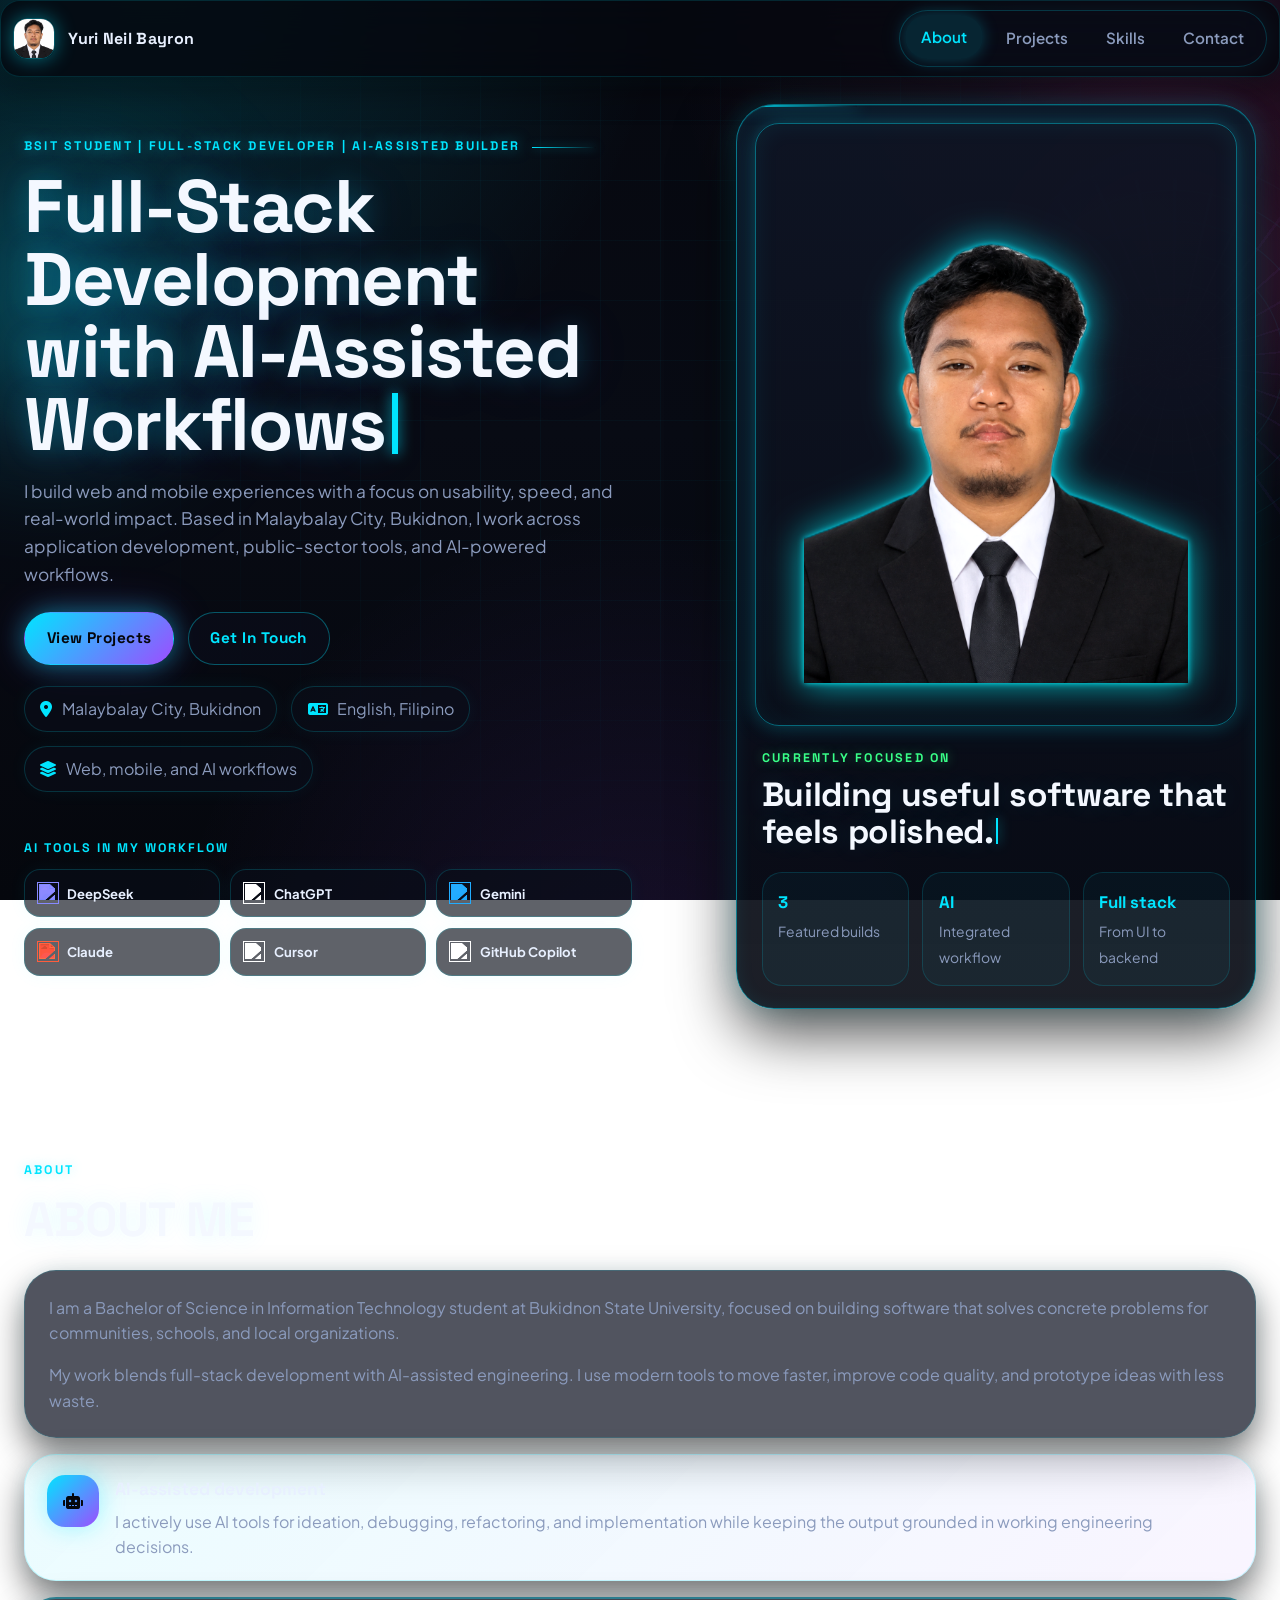
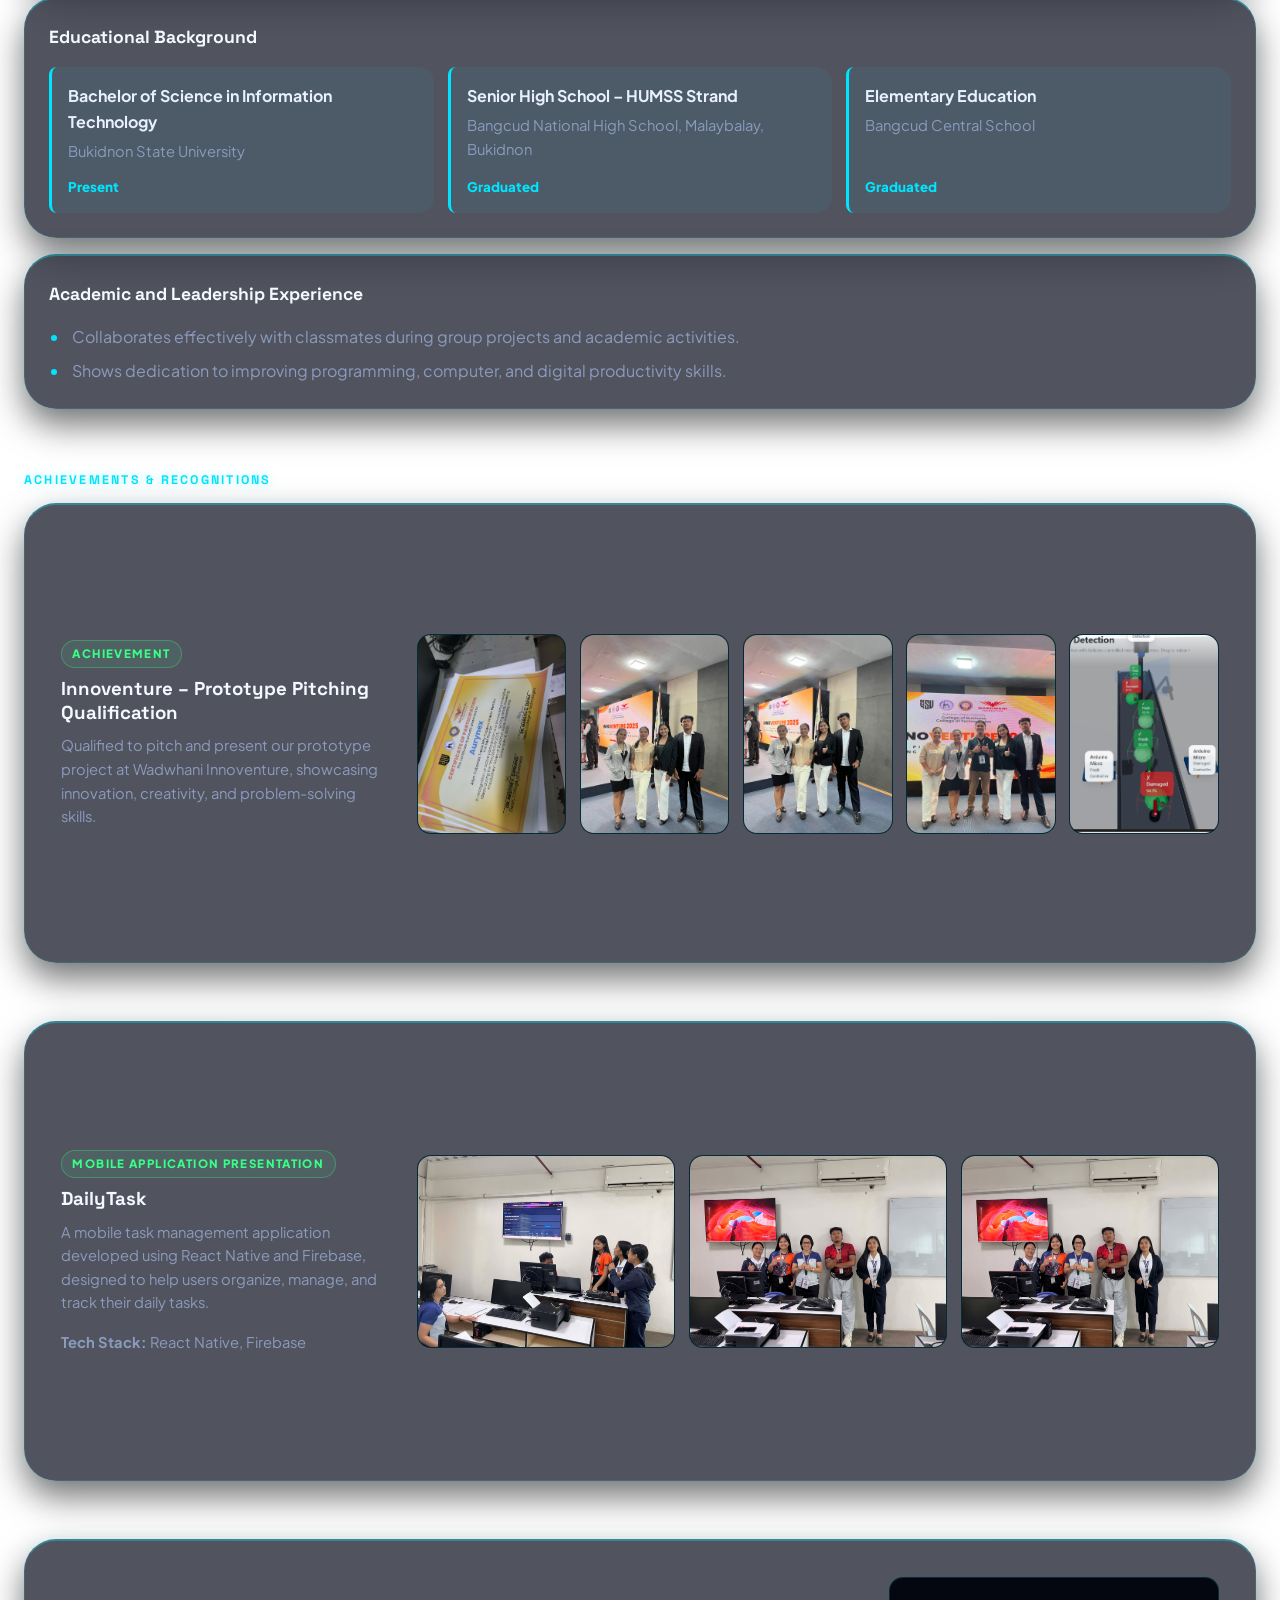
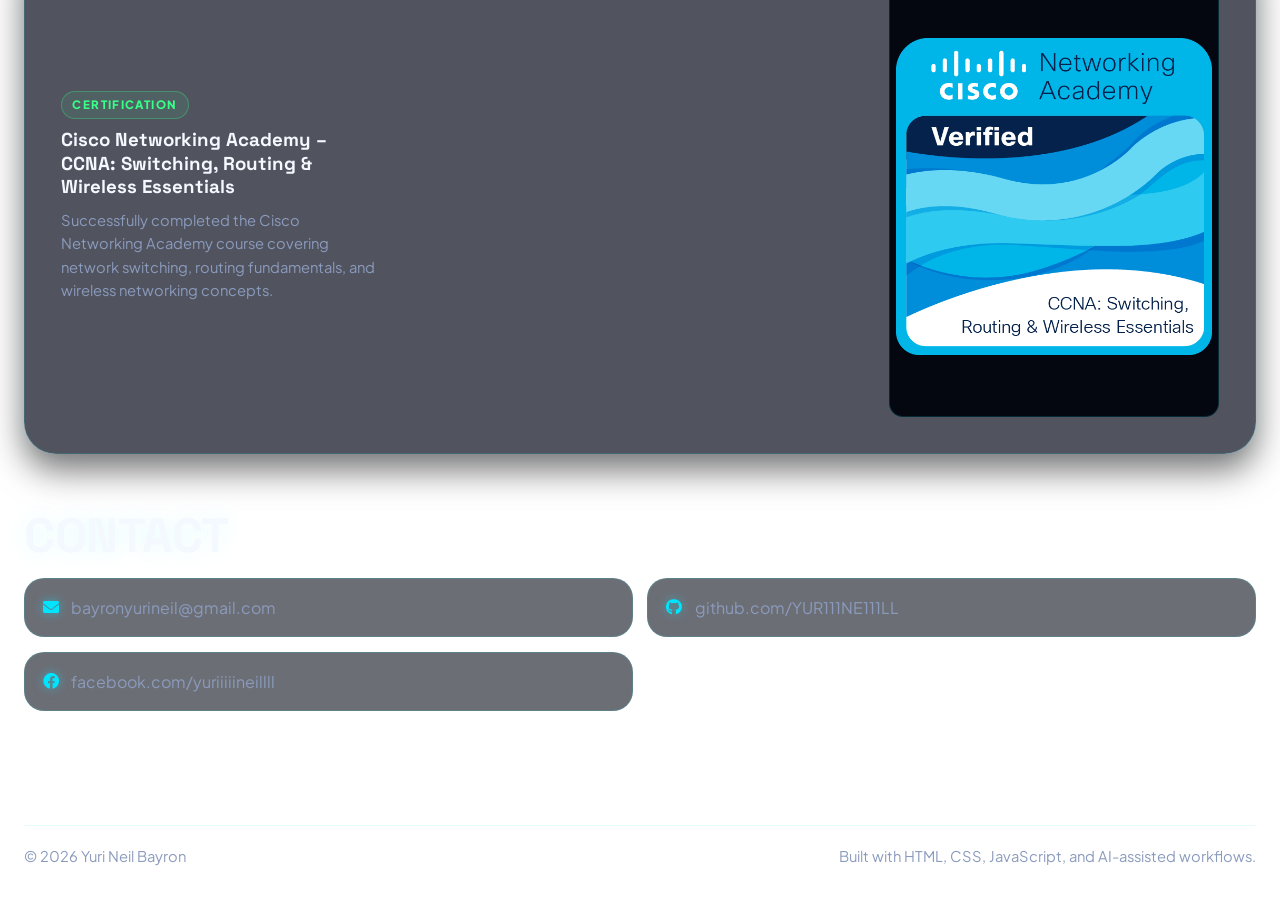
==== commit 4136fe98: "portfolio" ====
--- a/index.html
+++ b/index.html
@@ -94,7 +94,7 @@
             </div>
             <div class="profile-card-body">
               <p class="profile-kicker">Currently focused on</p>
-              <h2>Building useful software that feels polished.</h2>
+              <h2><span class="section-typewriter" aria-label="Building useful software that feels polished."></span></h2>
               <div class="stat-grid">
                 <div class="stat-card">
                   <strong>3</strong>
@@ -182,7 +182,7 @@
               <div class="recognition-content">
                 <span class="recognition-label">Achievement</span>
                 <h3>Innoventure – Prototype Pitching Qualification</h3>
-                <p>Qualified to pitch and present our prototype project at Innoventure, showcasing innovation, creativity, and problem-solving skills.</p>
+                <p>Qualified to pitch and present our prototype project at Wadwhani Innoventure, showcasing innovation, creativity, and problem-solving skills.</p>
               </div>
               <div class="recognition-gallery" aria-label="Innoventure prototype pitching photos">
                 <figure><img src="./images/inno1.jpg" alt="Innoventure qualification photo 1"></figure>
--- a/styles.css
+++ b/styles.css
@@ -1,25 +1,25 @@
-/* ============================================================
-   CYBERPUNK DARK THEME — Yuri Neil Bayron Portfolio
+﻿/* ============================================================
+   CYBERPUNK DARK THEME â€” Yuri Neil Bayron Portfolio
    Layout/structure preserved from original. Only visuals changed.
    ============================================================ */
 
 :root {
-  /* Backgrounds — deep midnight layers */
+  /* Backgrounds â€” deep midnight layers */
   --bg: #06080f;
   --bg-soft: #0a0e1a;
   --surface: rgba(14, 19, 34, 0.72);
   --surface-strong: #0f1524;
   --surface-dark: #050710;
 
-  /* Text — cool, crisp, neon-adjacent */
+  /* Text â€” cool, crisp, neon-adjacent */
   --text: #e8f0ff;
   --text-soft: #8b9bbd;
 
-  /* Lines — subtle cyan-tinted hairlines */
+  /* Lines â€” subtle cyan-tinted hairlines */
   --line: rgba(0, 229, 255, 0.14);
   --line-strong: rgba(0, 229, 255, 0.28);
 
-  /* Accents — cyberpunk neon palette */
+  /* Accents â€” cyberpunk neon palette */
   --accent: #00e5ff;          /* electric cyan */
   --accent-deep: #00b3cc;
   --accent-gold: #f5c542;
@@ -28,7 +28,7 @@
   --accent-magenta: #ff3fa4;  /* hot pink secondary */
   --accent-violet: #9d4dff;
 
-  /* Shadows — neon glow instead of warm drop shadows */
+  /* Shadows â€” neon glow instead of warm drop shadows */
   --shadow-lg: 0 24px 60px rgba(0, 0, 0, 0.7), 0 0 40px rgba(0, 229, 255, 0.08);
   --shadow-md: 0 16px 34px rgba(0, 0, 0, 0.55), 0 0 24px rgba(0, 229, 255, 0.06);
   --shadow-sm: 0 10px 24px rgba(0, 0, 0, 0.45), 0 0 16px rgba(0, 229, 255, 0.05);
@@ -82,6 +82,29 @@
   background-size: 60px 60px;
   mask-image: radial-gradient(ellipse at 50% 40%, #000 30%, transparent 75%);
   -webkit-mask-image: radial-gradient(ellipse at 50% 40%, #000 30%, transparent 75%);
+}
+
+body::after {
+  content: "";
+  position: fixed;
+  top: 16%;
+  right: -7rem;
+  z-index: 0;
+  width: clamp(18rem, 34vw, 32rem);
+  aspect-ratio: 1;
+  border: 1px solid rgba(0, 229, 255, 0.18);
+  border-radius: 50%;
+  pointer-events: none;
+  opacity: 0.38;
+  background:
+    radial-gradient(circle at 32% 28%, rgba(0, 229, 255, 0.16), transparent 58%),
+    repeating-radial-gradient(ellipse at 50% 50%, transparent 0 16px, rgba(0, 229, 255, 0.2) 17px, transparent 18px 31px),
+    repeating-conic-gradient(from 0deg, rgba(157, 77, 255, 0.16) 0deg 1deg, transparent 1deg 12deg);
+  box-shadow: inset 0 0 40px rgba(0, 229, 255, 0.12), 0 0 50px rgba(0, 229, 255, 0.08);
+  -webkit-mask-image: radial-gradient(circle, #000 52%, transparent 72%);
+  mask-image: radial-gradient(circle, #000 52%, transparent 72%);
+  transform-style: preserve-3d;
+  animation: backgroundOrb 26s ease-in-out infinite;
 }
 
 img {
@@ -1472,11 +1495,16 @@
   font-weight: 700;
 }
 
-.skill-item i,
+.skill-item span {
+  display: inline-flex;
+  align-items: center;
+}
+
+.skill-logo,
 .ai-tool-item i {
-  width: 1.45rem;
-  text-align: center;
-  font-size: 1.2rem;
+  width: 1.9rem;
+  height: 1.9rem;
+  flex-shrink: 0;
 }
 
 .ai-tools-grid {
@@ -1498,24 +1526,10 @@
   font-size: 0.85rem;
 }
 
-/* Neon-tinted brand icons */
-.fa-python     { color: #4aa8e0; }
-.fa-php        { color: #9d8bf0; }
-.fa-js         { color: #f5c542; }
-.fa-database   { color: #00e5ff; }
-.fa-html5      { color: #ff6b3d; }
-.fa-css3-alt   { color: #4aa8e0; }
-.fa-laravel    { color: #ff5a3c; }
-.fa-react      { color: #00e5ff; }
-.fa-bolt       { color: #f5c542; }
-.fa-fire       { color: #ff7a3d; }
-.fa-brain      { color: #b48aff; }
-.fa-bootstrap  { color: #a07af0; }
-.fa-microsoft  { color: #ff6b3d; }
-.fa-paintbrush { color: #39ff88; }
-.fa-comment-dots { color: #39ff88; }
-.fa-gem        { color: #4aa8e0; }
-.fa-cloud      { color: #ff6b8a; }
+.skill-logo {
+  display: block;
+  filter: drop-shadow(0 0 8px rgba(0, 229, 255, 0.12));
+}
 
 .footer {
   padding: 1.6rem 0 2.6rem;
@@ -1533,7 +1547,7 @@
 }
 
 /* ============================================================
-   RESPONSIVE — identical breakpoints to original
+   RESPONSIVE â€” identical breakpoints to original
    ============================================================ */
 
 @keyframes profileFloat {
@@ -1546,7 +1560,16 @@
   82%, 100% { transform: translateX(130%); }
 }
 
+@keyframes backgroundOrb {
+  0%, 100% { transform: perspective(900px) rotateX(58deg) rotateY(-16deg) rotateZ(-12deg) translateY(0); }
+  50% { transform: perspective(900px) rotateX(72deg) rotateY(18deg) rotateZ(10deg) translateY(-18px); }
+}
+
 @media (prefers-reduced-motion: reduce) {
+  body::after {
+    animation: none;
+  }
+
   .hero-typewriter::after {
     animation: none;
   }
@@ -1702,6 +1725,11 @@
 }
 
 @media (max-width: 640px) {
+  body::after {
+    right: -10rem;
+    opacity: 0.24;
+  }
+
   .image-lightbox {
     width: calc(100vw - 1rem);
     height: 82vh;
@@ -1777,4 +1805,4 @@
   .footer-row {
     flex-direction: column;
   }
-}+}
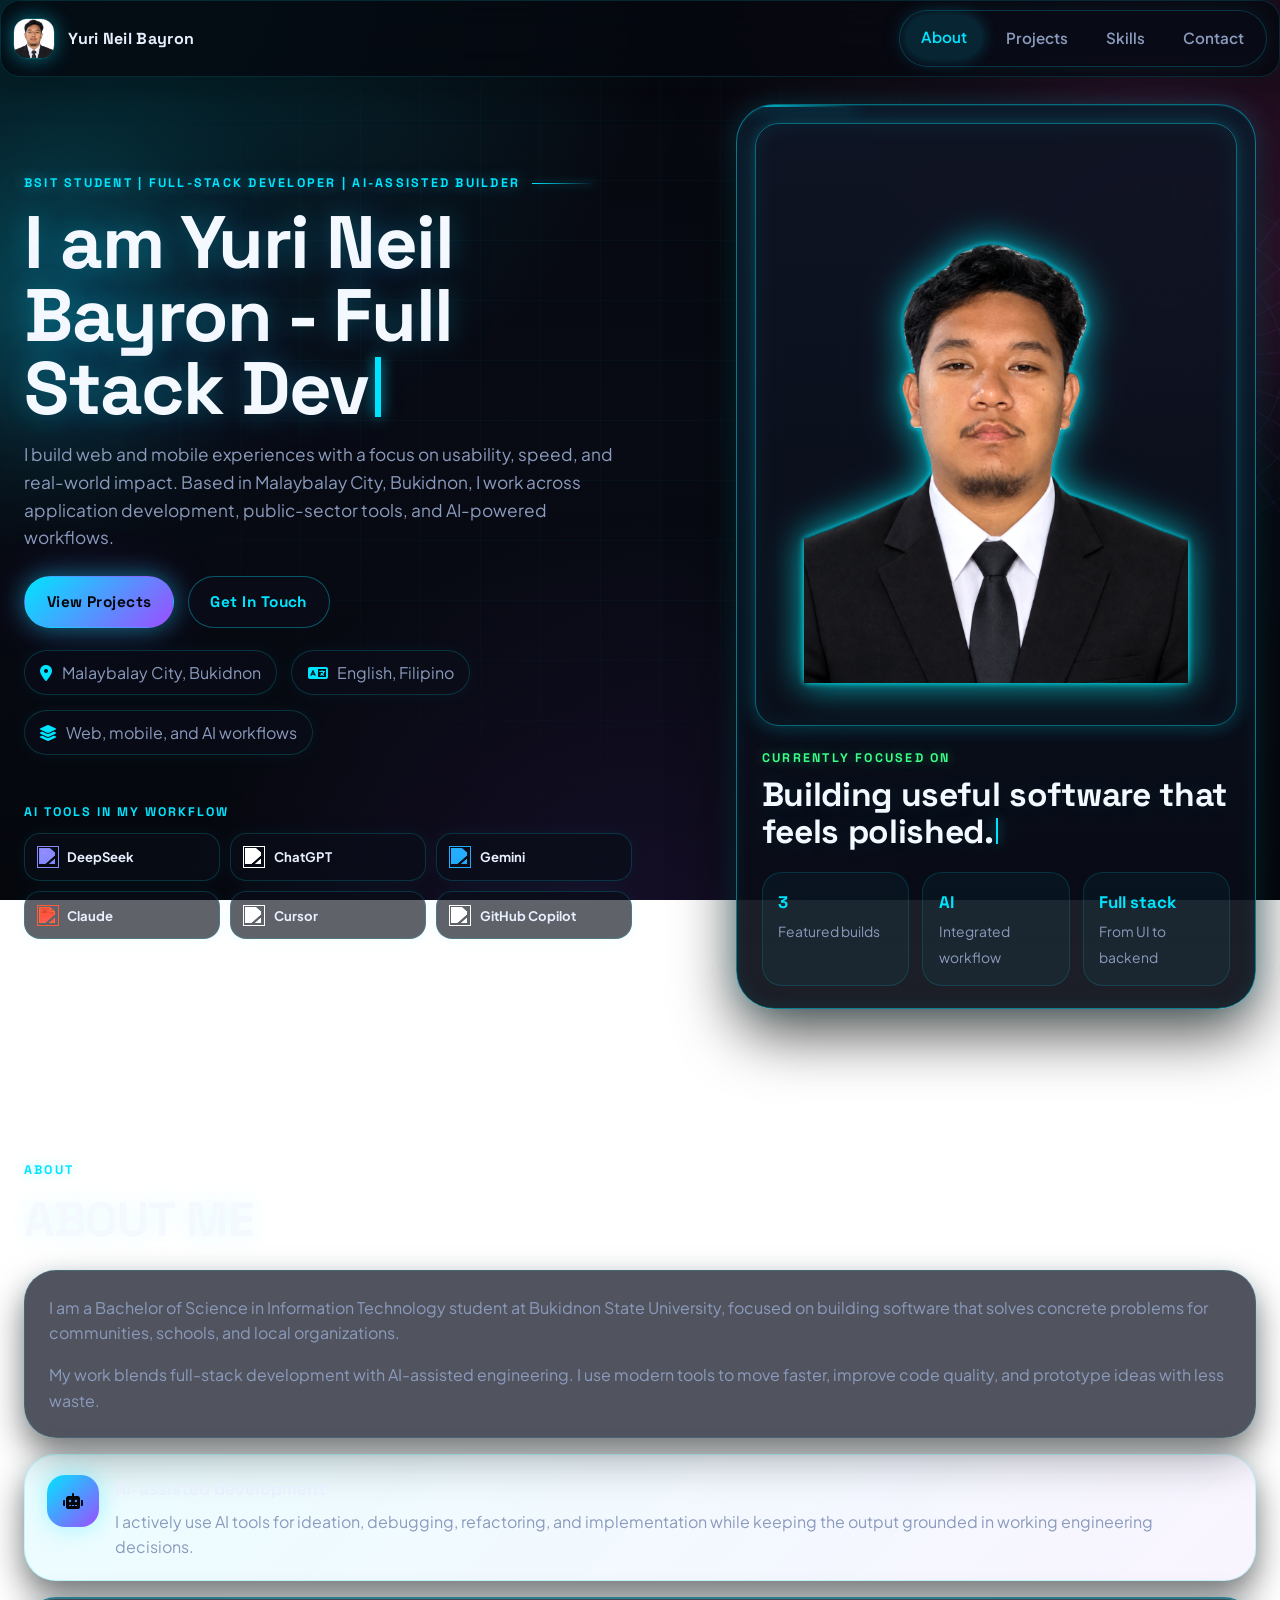
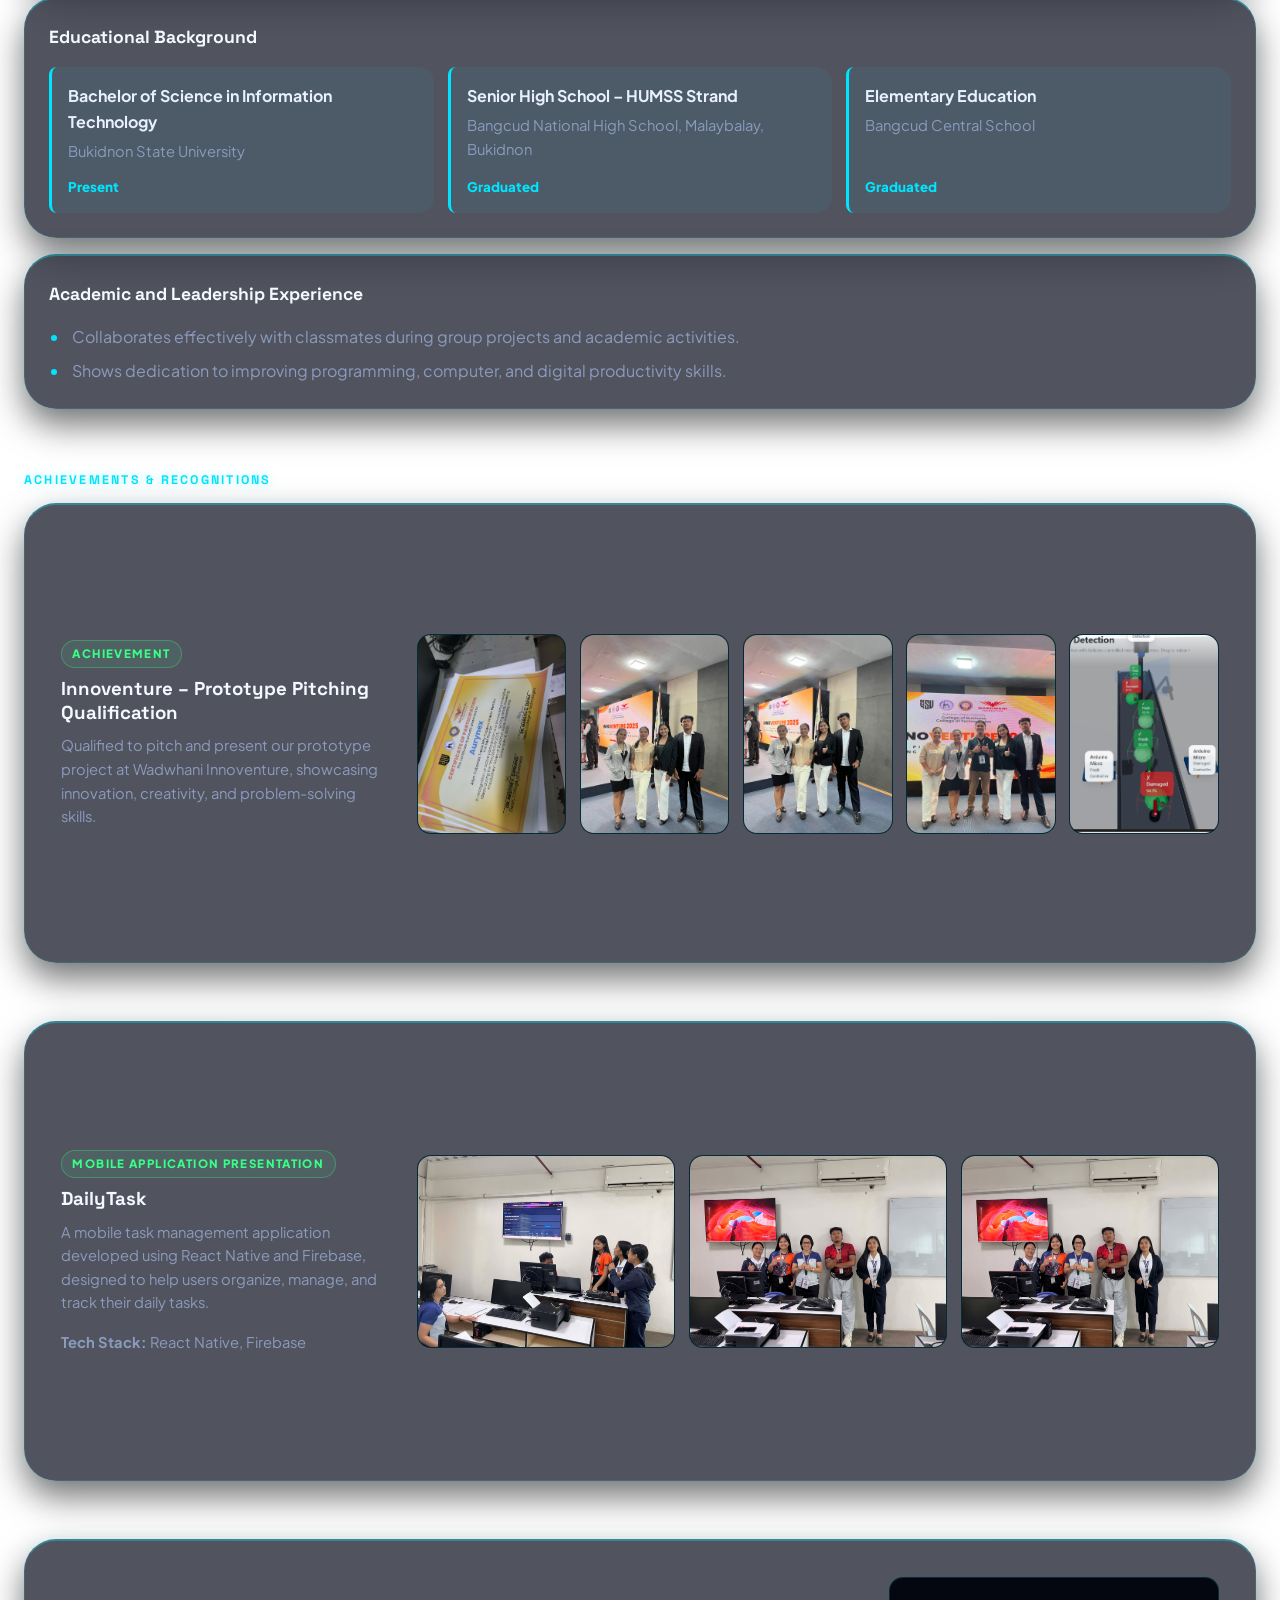
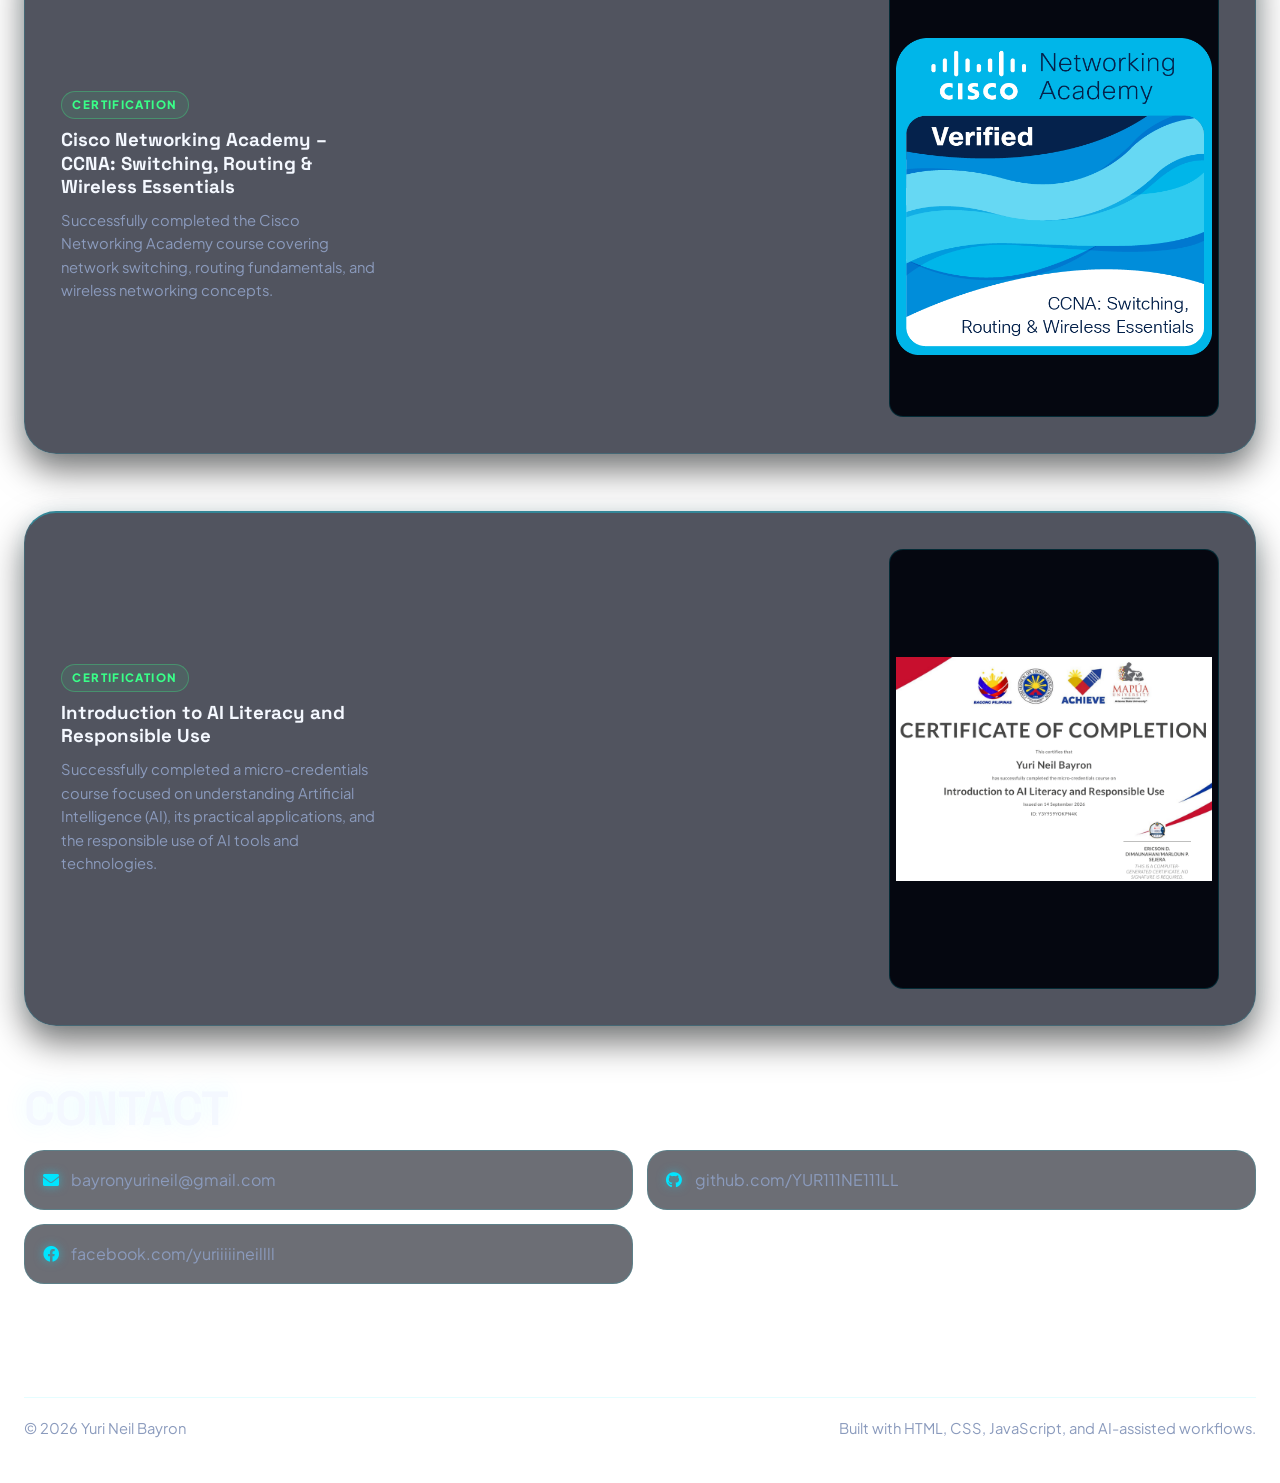
==== commit e95502c5: "add nasad" ====
--- a/index.html
+++ b/index.html
@@ -38,7 +38,7 @@
       <div class="hero-grid wrapper">
         <div class="hero-copy">
           <p class="eyebrow">BSIT Student | Full-Stack Developer | AI-assisted Builder</p>
-          <h1><span class="hero-typewriter" aria-label="Full-Stack Development with AI-Assisted Workflows"></span></h1>
+          <h1><span class="hero-typewriter" aria-label=" I am Yuri Neil Bayron - Full Stack Dev"></span></h1>
           <p class="hero-text">
             I build web and mobile experiences with a focus on usability, speed, and real-world impact.
             Based in Malaybalay City, Bukidnon, I work across application development, public-sector tools,
@@ -218,7 +218,19 @@
               </div>
             </article>
 
-                <br>
+            <br>
+            <article class="surface-card recognition-card" tabindex="0">
+              <div class="recognition-content">
+                <span class="recognition-label">Certification</span>
+                <h3>Introduction to AI Literacy and Responsible Use</h3>
+                <p>Successfully completed a micro-credentials course focused on understanding Artificial Intelligence (AI), its practical applications, and the responsible use of AI tools and technologies.</p>
+              </div>
+              <div class="recognition-gallery certificate-gallery" aria-label="AI literacy certificate">
+                <figure><img src="./images/ai-literacy-certificate.png" alt="Introduction to AI Literacy and Responsible Use certificate"></figure>
+              </div>
+            </article>
+
+            <br>
               <div>
          
             <h2>CONTACT </h2>
--- a/styles.css
+++ b/styles.css
@@ -1219,6 +1219,31 @@
   margin-top: 0.55rem;
 }
 
+.project-link-row {
+  margin-top: 1.1rem;
+}
+
+.project-link {
+  display: inline-flex;
+  align-items: center;
+  justify-content: center;
+  padding: 0.7rem 1.1rem;
+  border-radius: 999px;
+  background: linear-gradient(135deg, rgba(0, 229, 255, 0.14), rgba(157, 77, 255, 0.18));
+  border: 1px solid rgba(0, 229, 255, 0.38);
+  color: #f4f8ff;
+  font-weight: 800;
+  text-decoration: none;
+  transition: transform 0.2s ease, box-shadow 0.2s ease, border-color 0.2s ease;
+}
+
+.project-link:hover,
+.project-link:focus-visible {
+  transform: translateY(-2px);
+  border-color: rgba(0, 229, 255, 0.7);
+  box-shadow: 0 0 20px rgba(0, 229, 255, 0.18);
+}
+
 .skills-layout {
   display: grid;
   grid-template-columns: repeat(2, minmax(0, 1fr));
@@ -1286,6 +1311,54 @@
 .recognition-card p {
   color: var(--text-soft);
   font-size: 0.92rem;
+}
+
+.farmconnect-link {
+  margin-top: 1.2rem;
+}
+
+.farmconnect-link a {
+  display: inline-flex;
+  align-items: center;
+  justify-content: center;
+  padding: 0.7rem 1.1rem;
+  border-radius: 999px;
+  background: linear-gradient(135deg, rgba(0, 229, 255, 0.16), rgba(157, 77, 255, 0.18));
+  border: 1px solid rgba(0, 229, 255, 0.38);
+  color: #f4f8ff;
+  font-weight: 800;
+  text-decoration: none;
+  transition: transform 0.2s ease, box-shadow 0.2s ease, border-color 0.2s ease;
+}
+
+.farmconnect-link a:hover,
+.farmconnect-link a:focus-visible {
+  transform: translateY(-2px);
+  border-color: rgba(0, 229, 255, 0.7);
+  box-shadow: 0 0 22px rgba(0, 229, 255, 0.2);
+}
+
+.farmconnect-preview {
+  display: flex;
+  align-items: center;
+  justify-content: center;
+  width: 100%;
+  height: 100%;
+  border-radius: 18px;
+  background: linear-gradient(135deg, rgba(133, 217, 207, 0.25), rgba(41, 53, 73, 0.22));
+  border: 1px solid rgba(255, 255, 255, 0.08);
+  color: #f5fafc;
+  font-weight: 800;
+  letter-spacing: 0.05em;
+  text-transform: uppercase;
+}
+
+.farmconnect-preview span {
+  display: inline-flex;
+  padding: 0.5rem 0.85rem;
+  border-radius: 999px;
+  background: rgba(32, 226, 120, 0.14);
+  border: 1px solid rgba(32, 226, 120, 0.4);
 }
 
 .recognition-gallery {
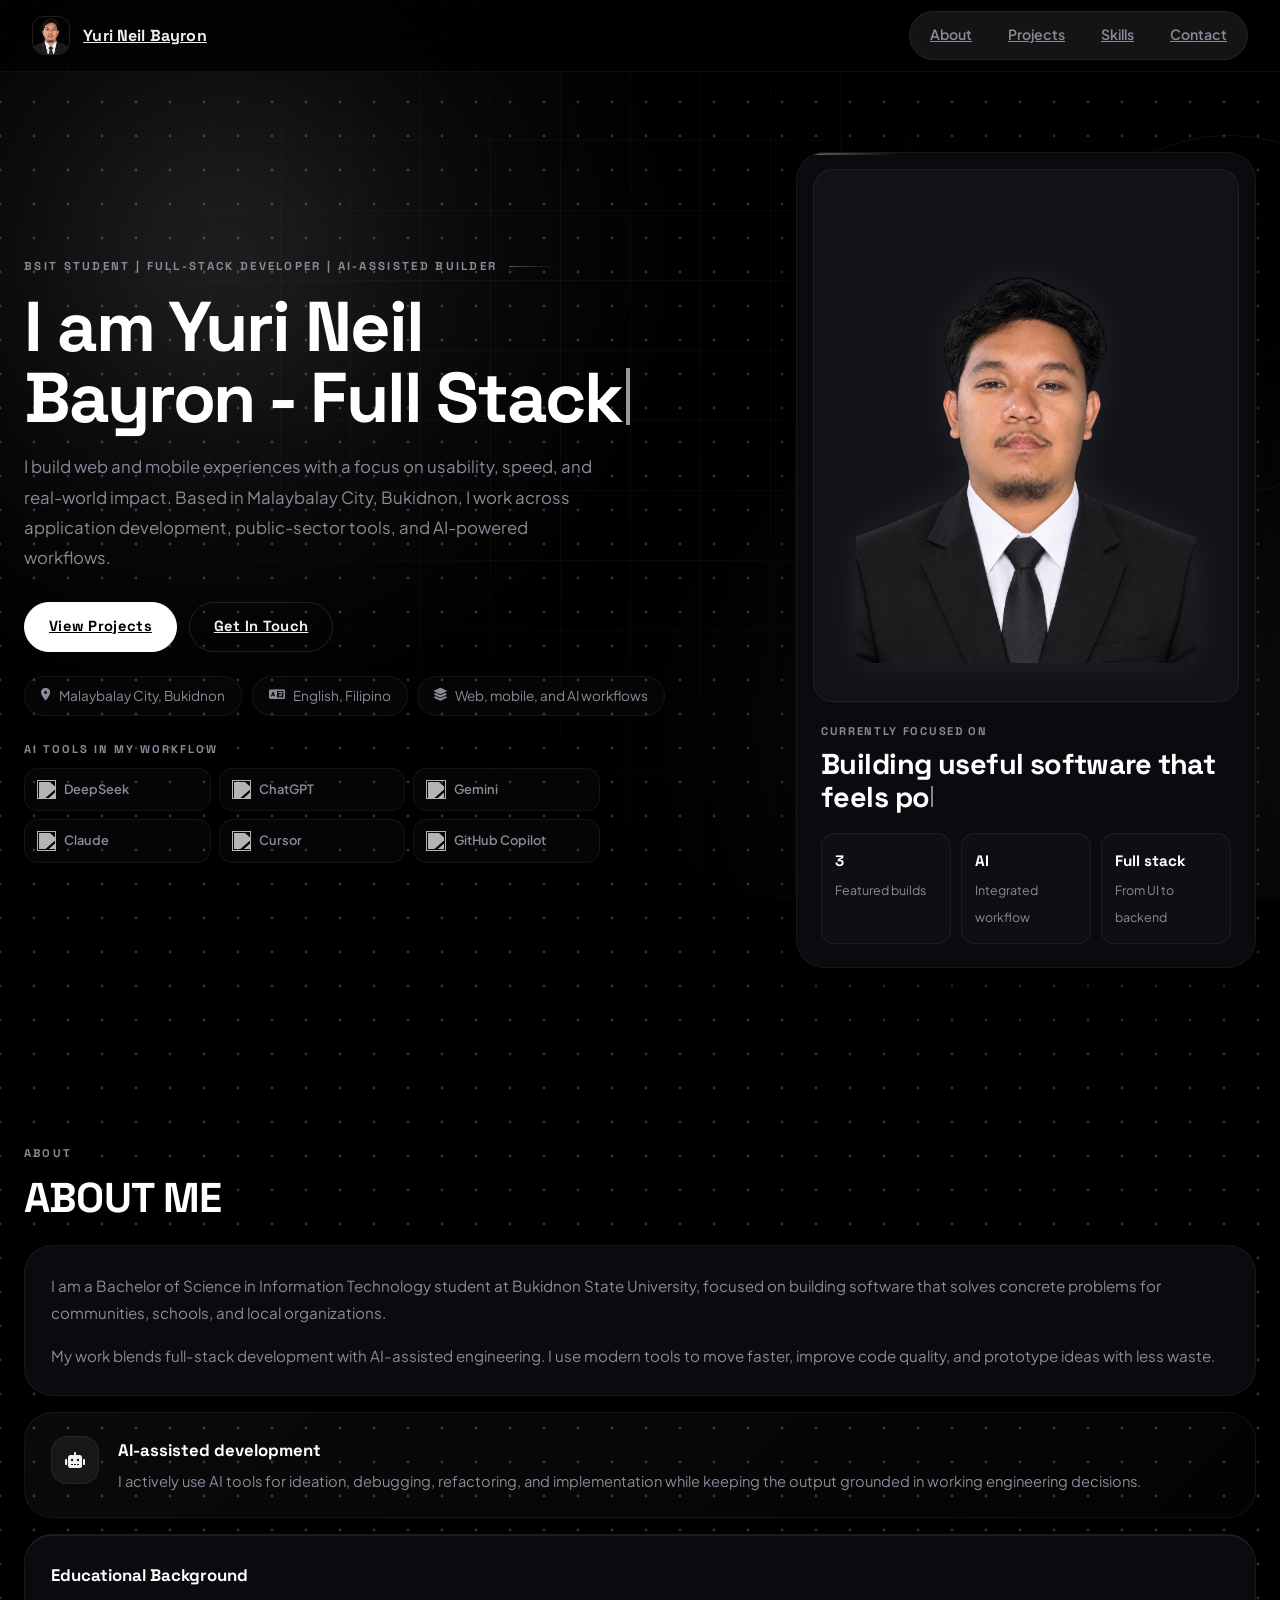
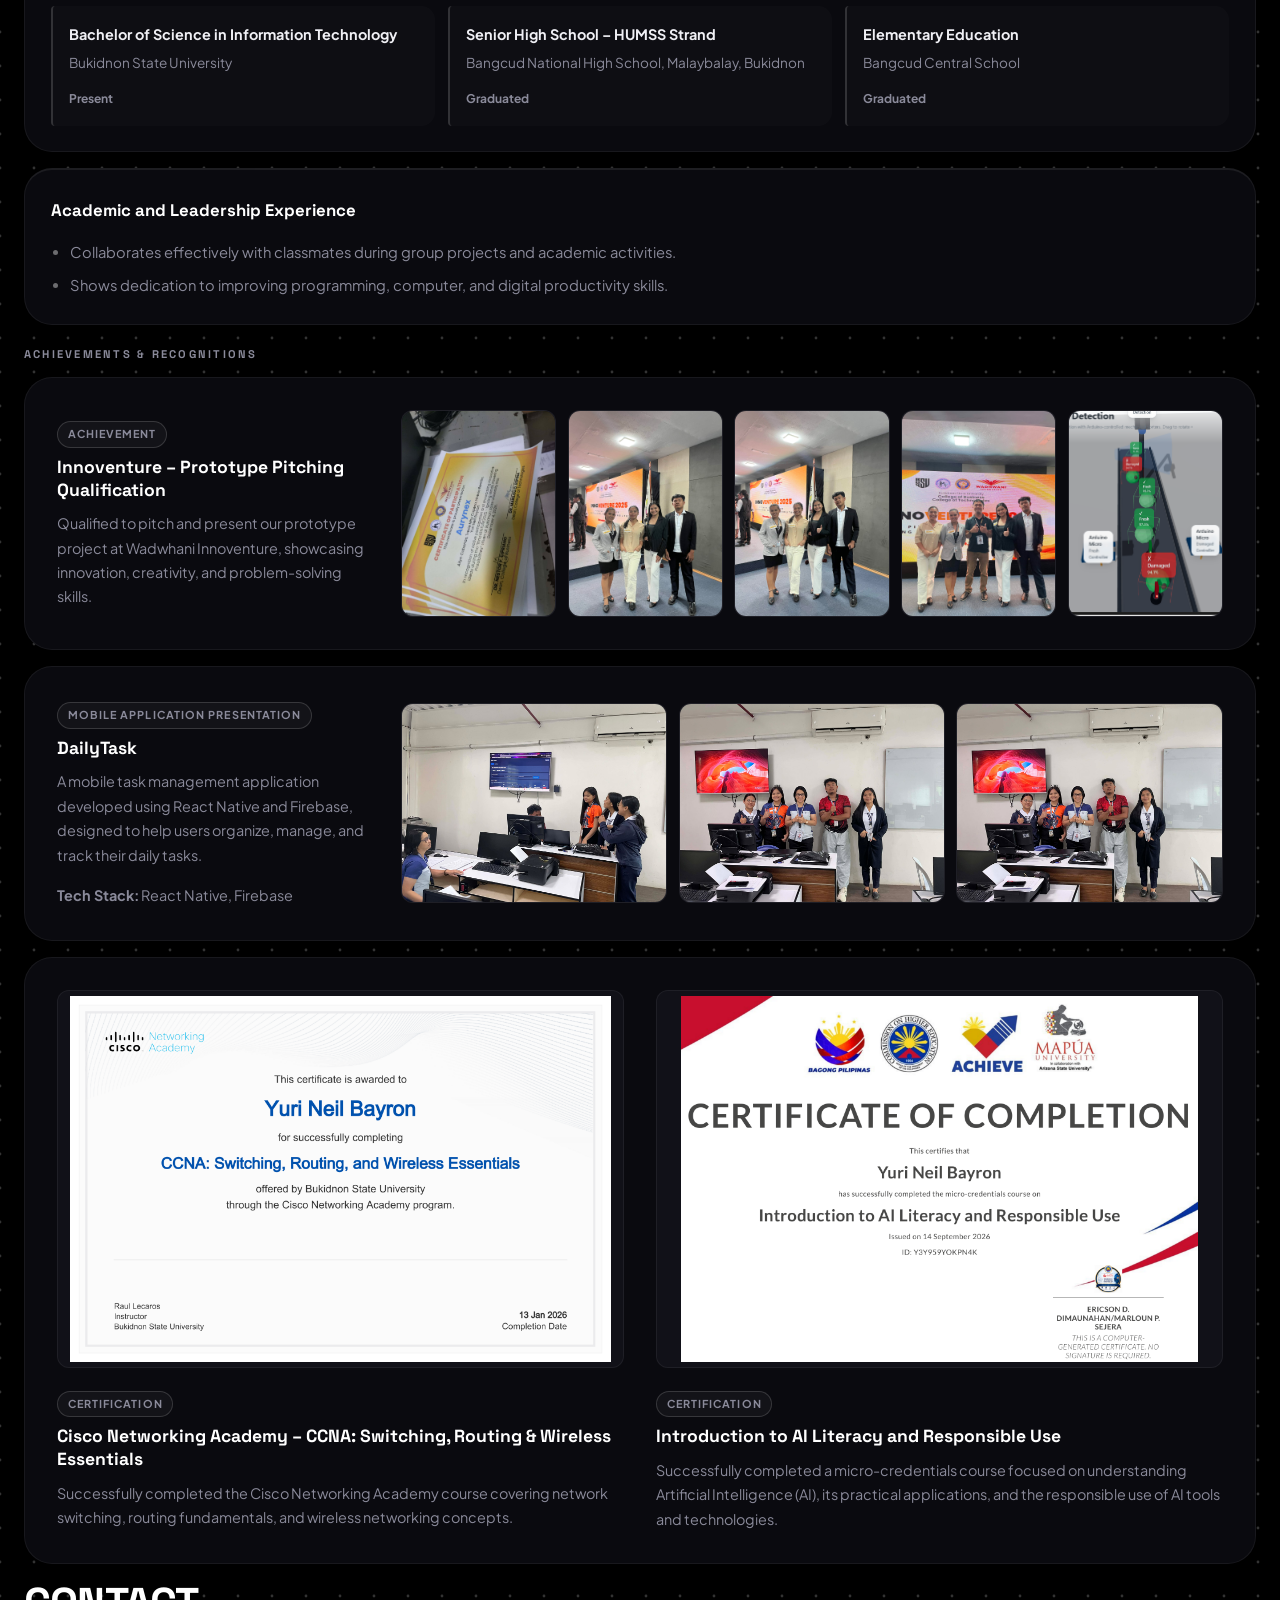
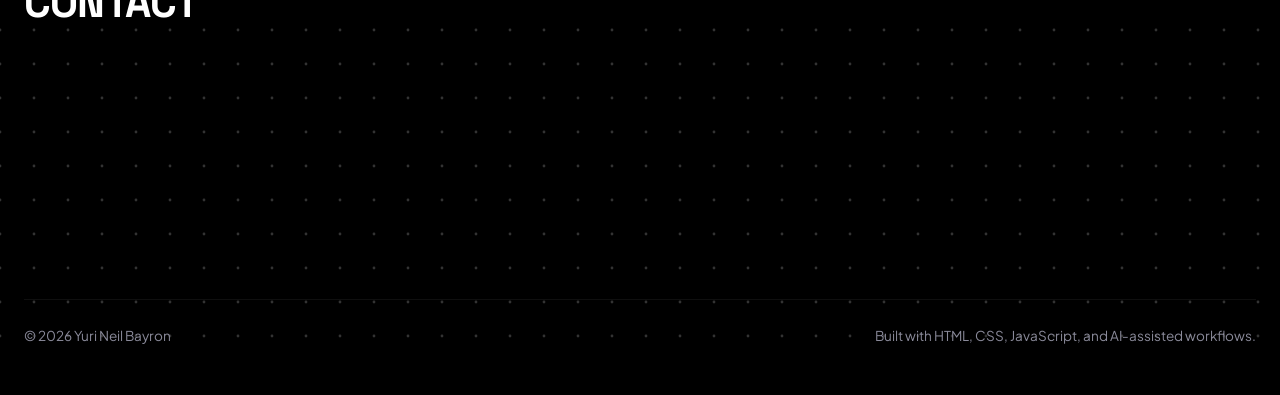
==== commit db688ce1: "commit" ====
--- a/index.html
+++ b/index.html
@@ -11,14 +11,27 @@
   <link rel="stylesheet" href="styles.css" />
 </head>
 <body>
-  <div class="page-shell">
+  <!-- 3D Cursor -->
+  <div class="cursor-3d" id="cursor3d" aria-hidden="true">
+    <div class="cursor-3d-inner">
+      <div class="cursor-ring"></div>
+      <div class="cursor-ring"></div>
+      <div class="cursor-dot"></div>
+    </div>
+  </div>
+
+  <!-- Background atmosphere -->
+  <div class="bg-glow" aria-hidden="true">
+    <div class="scan-sweep"></div>
+    <div class="orb-ring"></div>
+  </div>
+  <div class="bg-grid" aria-hidden="true"></div>
+
+  <div class="page-shell" data-reactive-bg style="--bg-dot: 255, 255, 255; --bg-glow: 255, 255, 255;">
     <header class="hero" id="top">
-      <div class="hero-orb hero-orb-left"></div>
-      <div class="hero-orb hero-orb-right"></div>
-
-      <nav class="nav wrapper">
+      <nav class="nav">
         <a class="logo" href="#top">
-          <img class="logo-mark" src="./images/yuri.png" alt="Yuri Neil Bayron">
+          <img class="logo-mark" src="./images/yurineil-cutout.png" alt="Yuri Neil Bayron">
           <span>Yuri Neil Bayron</span>
         </a>
 
@@ -54,10 +67,8 @@
             <li><i class="fas fa-layer-group"></i> Web, mobile, and AI workflows</li>
           </ul>
 
-          <br>
           <div class="hero-ai-workflow">
             <p class="hero-ai-title">AI Tools in My Workflow</p>
-                   
             <div class="hero-ai-tools" aria-label="AI tools used">
               <div class="hero-ai-tool">
                 <img src="https://cdn.jsdelivr.net/npm/simple-icons@latest/icons/deepseek.svg" alt="" width="24" height="24">
@@ -77,7 +88,7 @@
               </div>
               <div class="hero-ai-tool">
                 <img src="https://cdn.jsdelivr.net/npm/simple-icons@latest/icons/cursor.svg" alt="" width="24" height="24">
-                <span>Cursor </span>
+                <span>Cursor</span>
               </div>
               <div class="hero-ai-tool">
                 <img src="https://cdn.jsdelivr.net/npm/simple-icons@latest/icons/githubcopilot.svg" alt="" width="24" height="24">
@@ -90,7 +101,8 @@
         <div class="hero-panel">
           <div class="profile-card">
             <div class="profile-image-wrap cyber-frame">
-              <img src="./images/yuri-cutout.png" alt="Portrait of Yuri Neil Bayron" class="profile-image cutout">
+              <img src="./images/yurineil-cutout.png" alt="Portrait of Yuri Neil Bayron" class="profile-image cutout profile-image-primary">
+              <img src="./images/yurigwapo.jpg" alt="" aria-hidden="true" class="profile-image cutout profile-image-hover">
             </div>
             <div class="profile-card-body">
               <p class="profile-kicker">Currently focused on</p>
@@ -175,7 +187,7 @@
                 <li>Shows dedication to improving programming, computer, and digital productivity skills.</li>
               </ul>
             </article>
-  <br>              
+
             <p class="section-label recognition-section-label">Achievements &amp; Recognitions</p>
 
             <article class="surface-card recognition-card" tabindex="0">
@@ -192,7 +204,7 @@
                 <figure><img src="./images/inno5.png" alt="Innoventure prototype presentation"></figure>
               </div>
             </article>
-            <br>
+
             <article class="surface-card recognition-card" tabindex="0">
               <div class="recognition-content">
                 <span class="recognition-label">Mobile Application PRESENTATION</span>
@@ -206,35 +218,36 @@
                 <figure><img src="./images/task3.jpg" alt="DailyTask application photo 3"></figure>
               </div>
             </article>
-            <br>
-            <article class="surface-card recognition-card" tabindex="0">
-              <div class="recognition-content">
-                <span class="recognition-label">Certification</span>
-                <h3>Cisco Networking Academy – CCNA: Switching, Routing &amp; Wireless Essentials</h3>
-                <p>Successfully completed the Cisco Networking Academy course covering network switching, routing fundamentals, and wireless networking concepts.</p>
-              </div>
-              <div class="recognition-gallery certificate-gallery" aria-label="Cisco CCNA certificate">
-                <figure><img src="./images/ccna-switching-routing-and-wireless-essentials.1.png" alt="Cisco CCNA Switching, Routing and Wireless Essentials certificate"></figure>
-              </div>
-            </article>
-
-            <br>
-            <article class="surface-card recognition-card" tabindex="0">
-              <div class="recognition-content">
-                <span class="recognition-label">Certification</span>
-                <h3>Introduction to AI Literacy and Responsible Use</h3>
-                <p>Successfully completed a micro-credentials course focused on understanding Artificial Intelligence (AI), its practical applications, and the responsible use of AI tools and technologies.</p>
-              </div>
-              <div class="recognition-gallery certificate-gallery" aria-label="AI literacy certificate">
-                <figure><img src="./images/ai-literacy-certificate.png" alt="Introduction to AI Literacy and Responsible Use certificate"></figure>
-              </div>
-            </article>
-
-            <br>
-              <div>
-         
-            <h2>CONTACT </h2>
-          </div>
+
+            <article class="surface-card recognition-card certification-pair" tabindex="0">
+              <div class="certification-pair-grid">
+                <section class="certification-item" aria-label="Cisco CCNA certificate">
+                  <div class="recognition-gallery certificate-gallery" aria-label="Cisco CCNA certificate image">
+                    <figure><img src="./images/ccna-completion-certificate.png" alt="Cisco CCNA Switching, Routing and Wireless Essentials certificate"></figure>
+                  </div>
+                  <div class="recognition-content">
+                    <span class="recognition-label">Certification</span>
+                    <h3>Cisco Networking Academy – CCNA: Switching, Routing &amp; Wireless Essentials</h3>
+                    <p>Successfully completed the Cisco Networking Academy course covering network switching, routing fundamentals, and wireless networking concepts.</p>
+                  </div>
+                </section>
+
+                <section class="certification-item" aria-label="AI literacy certificate">
+                  <div class="recognition-gallery certificate-gallery" aria-label="AI literacy certificate image">
+                    <figure><img src="./images/ai-literacy-certificate.png" alt="Introduction to AI Literacy and Responsible Use certificate"></figure>
+                  </div>
+                  <div class="recognition-content">
+                    <span class="recognition-label">Certification</span>
+                    <h3>Introduction to AI Literacy and Responsible Use</h3>
+                    <p>Successfully completed a micro-credentials course focused on understanding Artificial Intelligence (AI), its practical applications, and the responsible use of AI tools and technologies.</p>
+                  </div>
+                </section>
+              </div>
+            </article>
+
+            <div>
+              <h2>CONTACT</h2>
+            </div>
 
             <div class="contact-grid" id="contact">
               <a class="contact-chip" href="mailto:bayronyurineil@gmail.com">
@@ -245,7 +258,6 @@
                 <i class="fab fa-github"></i>
                 <span>github.com/YUR111NE111LL</span>
               </a>
-              
               <a class="contact-chip" href="https://www.facebook.com/yuriiiiineillll" target="_blank" rel="noreferrer">
                 <i class="fab fa-facebook"></i>
                 <span>facebook.com/yuriiiiineillll</span>
@@ -254,7 +266,6 @@
           </div>
         </div>
       </section>
-
     </main>
 
     <footer class="footer">
@@ -266,5 +277,6 @@
   </div>
 
   <script src="script.js"></script>
+  <script src="reactive-bg.js"></script>
 </body>
-</html>
+</html>
--- a/styles.css
+++ b/styles.css
@@ -1,263 +1,357 @@
 ﻿/* ============================================================
-   CYBERPUNK DARK THEME â€” Yuri Neil Bayron Portfolio
-   Layout/structure preserved from original. Only visuals changed.
+   MODERN SLICK BLACK THEME — Yuri Neil Bayron Portfolio
+   Shared across index.html, projects.html, skills.html
    ============================================================ */
 
 :root {
-  /* Backgrounds â€” deep midnight layers */
-  --bg: #06080f;
-  --bg-soft: #0a0e1a;
-  --surface: rgba(14, 19, 34, 0.72);
-  --surface-strong: #0f1524;
-  --surface-dark: #050710;
-
-  /* Text â€” cool, crisp, neon-adjacent */
-  --text: #e8f0ff;
-  --text-soft: #8b9bbd;
-
-  /* Lines â€” subtle cyan-tinted hairlines */
-  --line: rgba(0, 229, 255, 0.14);
-  --line-strong: rgba(0, 229, 255, 0.28);
-
-  /* Accents â€” cyberpunk neon palette */
-  --accent: #00e5ff;          /* electric cyan */
-  --accent-deep: #00b3cc;
-  --accent-gold: #f5c542;
-  --accent-green: #39ff88;    /* neon green */
-  --accent-cyan: #00e5ff;
-  --accent-magenta: #ff3fa4;  /* hot pink secondary */
-  --accent-violet: #9d4dff;
-
-  /* Shadows â€” neon glow instead of warm drop shadows */
-  --shadow-lg: 0 24px 60px rgba(0, 0, 0, 0.7), 0 0 40px rgba(0, 229, 255, 0.08);
-  --shadow-md: 0 16px 34px rgba(0, 0, 0, 0.55), 0 0 24px rgba(0, 229, 255, 0.06);
-  --shadow-sm: 0 10px 24px rgba(0, 0, 0, 0.45), 0 0 16px rgba(0, 229, 255, 0.05);
-
-  --radius-xl: 32px;
-  --radius-lg: 24px;
-  --radius-md: 18px;
-  --wrapper: min(1600px, calc(100% - 3rem));
-
-  /* Cyberpunk type stack */
-  --font-display: "Orbitron", "Space Grotesk", sans-serif;
+  --bg: #000000;
+  --surface: #0a0a0f;
+  --surface-elevated: #111118;
+  --line: rgba(255, 255, 255, 0.06);
+  --line-strong: rgba(255, 255, 255, 0.12);
+  --text: #f0f0f5;
+  --text-soft: #8a8a9a;
+  --accent: #ffffff;
+  --accent-subtle: rgba(255, 255, 255, 0.08);
+  --radius: 20px;
+  --radius-lg: 28px;
+  --wrapper: min(1400px, calc(100% - 3rem));
+  --font-display: "Space Grotesk", sans-serif;
   --font-body: "Plus Jakarta Sans", system-ui, sans-serif;
-  --font-mono: "Space Grotesk", monospace;
-}
-
-* {
-  box-sizing: border-box;
-  margin: 0;
-  padding: 0;
-}
-
-html {
-  scroll-behavior: smooth;
-}
+  --transition: 0.35s cubic-bezier(0.22, 0.61, 0.36, 1);
+}
+
+* { box-sizing: border-box; margin: 0; padding: 0; }
+
+html { scroll-behavior: smooth; }
 
 body {
   min-width: 320px;
   font-family: var(--font-body);
-  /* Layered neon glows + deep gradient base */
-  background:
-    radial-gradient(circle at 12% -5%, rgba(0, 229, 255, 0.16), transparent 35%),
-    radial-gradient(circle at 88% 0%, rgba(255, 63, 164, 0.12), transparent 32%),
-    radial-gradient(circle at 50% 110%, rgba(157, 77, 255, 0.12), transparent 40%),
-    linear-gradient(180deg, #06080f 0%, #080b14 48%, #05070d 100%);
-  background-attachment: fixed;
+  background: var(--bg);
   color: var(--text);
-  line-height: 1.6;
+  line-height: 1.7;
   -webkit-font-smoothing: antialiased;
-}
-
-/* Subtle scanline + grid texture overlay */
-body::before {
+  overflow-x: hidden;
+}
+
+/* Native cursor is hidden ONLY when the custom cursor is running */
+body.cursor-active,
+body.cursor-active a,
+body.cursor-active button,
+body.cursor-active [tabindex],
+body.cursor-active .contact-chip,
+body.cursor-active .btn,
+body.cursor-active .nav-links a,
+body.cursor-active .project-link,
+body.cursor-active .recognition-gallery figure,
+body.cursor-active .image-lightbox,
+body.cursor-active .lightbox-close,
+body.cursor-active .lightbox-nav,
+body.cursor-active .showcase-shot,
+body.cursor-active .skill-item {
+  cursor: none;
+}
+
+/* ========== 3D CURSOR ========== */
+.cursor-3d {
+  position: fixed;
+  top: 0;
+  left: 0;
+  width: 40px;
+  height: 40px;
+  pointer-events: none;
+  z-index: 99999;
+  perspective: 600px;
+  transform-style: preserve-3d;
+  will-change: transform;
+  opacity: 1;
+  transition: opacity 0.25s ease;
+}
+
+.cursor-3d-inner {
+  width: 100%;
+  height: 100%;
+  transform-style: preserve-3d;
+  transition: transform 0.1s ease-out;
+  will-change: transform;
+}
+
+.cursor-ring {
+  position: absolute;
+  inset: 0;
+  border-radius: 50%;
+  border: 1.5px solid rgba(255, 255, 255, 0.5);
+  transform-style: preserve-3d;
+  animation: cursorSpin 4s linear infinite;
+  box-shadow: 0 0 12px rgba(255, 255, 255, 0.15), inset 0 0 12px rgba(255, 255, 255, 0.05);
+  transition: border-color 0.2s ease, box-shadow 0.2s ease, inset 0.2s ease;
+}
+
+.cursor-ring:nth-child(2) {
+  inset: 6px;
+  border-color: rgba(255, 255, 255, 0.25);
+  animation-duration: 6s;
+  animation-direction: reverse;
+}
+
+.cursor-dot {
+  position: absolute;
+  top: 50%;
+  left: 50%;
+  width: 5px;
+  height: 5px;
+  margin: -2.5px 0 0 -2.5px;
+  border-radius: 50%;
+  background: #ffffff;
+  box-shadow: 0 0 10px rgba(255, 255, 255, 0.8), 0 0 20px rgba(255, 255, 255, 0.3);
+  transform-style: preserve-3d;
+  transition: box-shadow 0.2s ease, transform 0.2s ease;
+}
+
+@keyframes cursorSpin {
+  0% { transform: rotateY(0deg) rotateX(0deg); }
+  100% { transform: rotateY(360deg) rotateX(360deg); }
+}
+
+/* Hover state — MUCH more pronounced now */
+.cursor-3d.hovering .cursor-3d-inner {
+  transform: scale(1.6);
+}
+
+.cursor-3d.hovering .cursor-ring {
+  border-color: rgba(255, 255, 255, 1);
+  box-shadow:
+    0 0 30px rgba(255, 255, 255, 0.6),
+    0 0 60px rgba(255, 255, 255, 0.25),
+    inset 0 0 30px rgba(255, 255, 255, 0.15);
+}
+
+.cursor-3d.hovering .cursor-ring:nth-child(2) {
+  inset: 2px;
+  border-color: rgba(255, 255, 255, 0.7);
+}
+
+.cursor-3d.hovering .cursor-dot {
+  transform: scale(2);
+  box-shadow:
+    0 0 22px rgba(255, 255, 255, 1),
+    0 0 60px rgba(255, 255, 255, 0.7);
+}
+
+/* ========== LAYOUT ========== */
+.wrapper {
+  width: var(--wrapper);
+  margin: 0 auto;
+}
+
+.page-shell {
+  overflow: clip;
+  position: relative;
+  z-index: 2;
+}
+
+.reactive-bg-canvas {
+  position: absolute;
+  inset: 0;
+  z-index: -1;
+  display: block;
+  pointer-events: none;
+}
+
+/* ========== ANIMATED BACKGROUND — NOW VISIBLE ========== */
+.bg-glow {
+  position: fixed;
+  inset: 0;
+  pointer-events: none;
+  z-index: 0;
+  overflow: hidden;
+}
+
+/* Big drifting white orb top-left */
+.bg-glow::before {
   content: "";
+  position: absolute;
+  top: -25%;
+  left: -20%;
+  width: 75vw;
+  height: 75vw;
+  border-radius: 50%;
+  background: radial-gradient(circle, rgba(255, 255, 255, 0.14) 0%, rgba(255, 255, 255, 0.04) 35%, transparent 68%);
+  filter: blur(60px);
+  animation: glowDrift 18s ease-in-out infinite alternate;
+}
+
+/* Big drifting white orb bottom-right */
+.bg-glow::after {
+  content: "";
+  position: absolute;
+  bottom: -30%;
+  right: -20%;
+  width: 70vw;
+  height: 70vw;
+  border-radius: 50%;
+  background: radial-gradient(circle, rgba(255, 255, 255, 0.10) 0%, rgba(255, 255, 255, 0.03) 40%, transparent 70%);
+  filter: blur(70px);
+  animation: glowDrift 22s ease-in-out infinite alternate-reverse;
+}
+
+@keyframes glowDrift {
+  0%   { transform: translate(0, 0) scale(1); }
+  50%  { transform: translate(6%, 10%) scale(1.15); }
+  100% { transform: translate(-4%, -6%) scale(0.95); }
+}
+
+/* Grid + scanning shimmer overlay */
+.bg-grid {
   position: fixed;
   inset: 0;
   pointer-events: none;
   z-index: 0;
   background-image:
-    linear-gradient(rgba(0, 229, 255, 0.03) 1px, transparent 1px),
-    linear-gradient(90deg, rgba(0, 229, 255, 0.03) 1px, transparent 1px);
-  background-size: 60px 60px;
-  mask-image: radial-gradient(ellipse at 50% 40%, #000 30%, transparent 75%);
-  -webkit-mask-image: radial-gradient(ellipse at 50% 40%, #000 30%, transparent 75%);
-}
-
-body::after {
-  content: "";
-  position: fixed;
-  top: 16%;
-  right: -7rem;
-  z-index: 0;
-  width: clamp(18rem, 34vw, 32rem);
+    linear-gradient(rgba(255, 255, 255, 0.035) 1px, transparent 1px),
+    linear-gradient(90deg, rgba(255, 255, 255, 0.035) 1px, transparent 1px);
+  background-size: 70px 70px;
+  mask-image: radial-gradient(ellipse at 50% 40%, #000 25%, transparent 75%);
+  -webkit-mask-image: radial-gradient(ellipse at 50% 40%, #000 25%, transparent 75%);
+  animation: gridPulse 8s ease-in-out infinite;
+}
+
+@keyframes gridPulse {
+  0%, 100% { opacity: 0.5; }
+  50%      { opacity: 1; }
+}
+
+/* A bright scanning sweep that travels diagonally */
+.bg-glow .scan-sweep {
+  position: absolute;
+  inset: -50% -50%;
+  background: linear-gradient(
+    115deg,
+    transparent 35%,
+    rgba(255, 255, 255, 0.04) 47%,
+    rgba(255, 255, 255, 0.09) 50%,
+    rgba(255, 255, 255, 0.04) 53%,
+    transparent 65%
+  );
+  transform: translateX(-100%) rotate(0deg);
+  animation: scanDiagonal 14s linear infinite;
+}
+
+@keyframes scanDiagonal {
+  0%   { transform: translateX(-100%); }
+  100% { transform: translateX(100%); }
+}
+
+/* A slowly spinning ring near the right side */
+.bg-glow .orb-ring {
+  position: absolute;
+  top: 15%;
+  right: -8rem;
+  width: clamp(16rem, 28vw, 26rem);
   aspect-ratio: 1;
-  border: 1px solid rgba(0, 229, 255, 0.18);
+  border: 1px solid rgba(255, 255, 255, 0.06);
   border-radius: 50%;
-  pointer-events: none;
-  opacity: 0.38;
   background:
-    radial-gradient(circle at 32% 28%, rgba(0, 229, 255, 0.16), transparent 58%),
-    repeating-radial-gradient(ellipse at 50% 50%, transparent 0 16px, rgba(0, 229, 255, 0.2) 17px, transparent 18px 31px),
-    repeating-conic-gradient(from 0deg, rgba(157, 77, 255, 0.16) 0deg 1deg, transparent 1deg 12deg);
-  box-shadow: inset 0 0 40px rgba(0, 229, 255, 0.12), 0 0 50px rgba(0, 229, 255, 0.08);
-  -webkit-mask-image: radial-gradient(circle, #000 52%, transparent 72%);
-  mask-image: radial-gradient(circle, #000 52%, transparent 72%);
-  transform-style: preserve-3d;
-  animation: backgroundOrb 26s ease-in-out infinite;
-}
-
-img {
-  display: block;
-  max-width: 100%;
-}
-
-a {
-  color: inherit;
-  text-decoration: none;
-}
-
-button {
-  font: inherit;
-}
-
-.wrapper {
-  width: var(--wrapper);
-  margin: 0 auto;
-}
-
-.page-shell {
-  overflow: clip;
-  position: relative;
-  z-index: 1;
-}
-
-.hero {
-  position: relative;
-  padding: 5rem 0 4rem;
-}
-
-.hero-page {
-  min-height: auto;
-  padding-bottom: 0;
-}
-
-.hero-orb {
-  position: absolute;
-  border-radius: 999px;
-  filter: blur(60px);
-  pointer-events: none;
-}
-
-.hero-orb-left {
-  top: 6rem;
-  left: -10rem;
-  width: 26rem;
-  height: 26rem;
-  background: radial-gradient(circle, rgba(0, 229, 255, 0.35), transparent 68%);
-}
-
-.hero-orb-right {
-  right: -8rem;
-  top: 2rem;
-  width: 30rem;
-  height: 30rem;
-  background: radial-gradient(circle, rgba(255, 63, 164, 0.28), transparent 70%);
-}
-
+    repeating-radial-gradient(circle at center, transparent 0 18px, rgba(255, 255, 255, 0.03) 19px, transparent 20px 40px);
+  animation: orbSpin 40s linear infinite;
+}
+
+@keyframes orbSpin {
+  to { transform: rotate(360deg); }
+}
+
+/* ========== NAVIGATION ========== */
 .nav {
   position: fixed;
   top: 0;
   left: 0;
   z-index: 100;
-  transform: none;
   width: 100%;
-  max-width: none;
-  border-radius: 0;
-  border-left: 0;
-  border-right: 0;
   display: flex;
   align-items: center;
   justify-content: space-between;
   gap: 1rem;
-  padding: 0.55rem 0.75rem;
-  border: 1px solid rgba(0, 229, 255, 0.14);
-  border-radius: 20px;
-  background: rgba(5, 8, 15, 0.82);
-  backdrop-filter: blur(18px);
-  box-shadow: 0 12px 32px rgba(0, 0, 0, 0.38), 0 0 24px rgba(0, 229, 255, 0.06);
+  padding: 0.7rem 2rem;
+  background: rgba(0, 0, 0, 0.72);
+  backdrop-filter: blur(24px) saturate(180%);
+  -webkit-backdrop-filter: blur(24px) saturate(180%);
+  border-bottom: 1px solid var(--line);
+  transition: background var(--transition), border-color var(--transition);
 }
 
 .logo {
   display: inline-flex;
   align-items: center;
-  gap: 0.85rem;
+  gap: 0.8rem;
   font-family: var(--font-display);
   font-size: 1rem;
   font-weight: 700;
-  letter-spacing: 0.02em;
+  letter-spacing: 0.01em;
   color: var(--text);
 }
 
 .logo-mark {
-  width: 2.6rem;
-  height: 2.6rem;
-  border-radius: 14px;
+  width: 2.4rem;
+  height: 2.4rem;
+  border-radius: 12px;
   object-fit: cover;
-  object-position: center;
-  border: 1px solid rgba(0, 229, 255, 0.35);
-  box-shadow: 0 0 20px rgba(0, 229, 255, 0.45);
+  border: 1px solid var(--line-strong);
+  transition: border-color var(--transition), box-shadow var(--transition);
+}
+
+.logo:hover .logo-mark {
+  border-color: rgba(255, 255, 255, 0.3);
+  box-shadow: 0 0 20px rgba(255, 255, 255, 0.08);
 }
 
 .nav-links {
   display: flex;
   align-items: center;
-  gap: 0.4rem;
+  gap: 0.25rem;
   list-style: none;
-  padding: 0.35rem;
-  border: 1px solid rgba(0, 229, 255, 0.2);
+  padding: 0.25rem;
   border-radius: 999px;
-  background: rgba(10, 14, 26, 0.7);
-  backdrop-filter: blur(16px);
-  box-shadow: 0 0 24px rgba(0, 229, 255, 0.08);
+  background: var(--accent-subtle);
+  border: 1px solid var(--line);
 }
 
 .nav-links a {
   display: inline-flex;
   align-items: center;
-  min-height: 2.75rem;
+  min-height: 2.4rem;
   padding: 0 1rem;
   border-radius: 999px;
   color: var(--text-soft);
-  font-size: 0.95rem;
+  font-size: 0.88rem;
   font-weight: 600;
-  transition: background-color 0.2s ease, color 0.2s ease, transform 0.2s ease, box-shadow 0.2s ease;
+  transition: color var(--transition), background var(--transition);
 }
 
 .nav-links a:hover,
 .nav-links a:focus-visible,
 .nav-links a.active {
-  background: rgba(0, 229, 255, 0.12);
   color: var(--accent);
-  transform: translateY(-1px);
-  box-shadow: 0 0 16px rgba(0, 229, 255, 0.25);
+  background: rgba(255, 255, 255, 0.08);
 }
 
 .nav-toggle {
   display: none;
-  width: 3rem;
-  height: 3rem;
-  border: 1px solid rgba(0, 229, 255, 0.25);
-  border-radius: 16px;
-  background: rgba(10, 14, 26, 0.9);
+  width: 2.8rem;
+  height: 2.8rem;
+  border: 1px solid var(--line-strong);
+  border-radius: 14px;
+  background: var(--surface);
   color: var(--accent);
-  box-shadow: var(--shadow-sm);
-}
+  transition: border-color var(--transition);
+}
+
+.nav-toggle:hover { border-color: rgba(255, 255, 255, 0.3); }
 
 .nav-toggle span {
   display: block;
   width: 1.1rem;
-  height: 2px;
+  height: 1.5px;
   margin: 0.25rem auto;
   background: currentColor;
   border-radius: 999px;
@@ -265,362 +359,259 @@
 }
 
 .nav-toggle[aria-expanded="true"] span:first-child {
-  transform: translateY(6px) rotate(45deg);
+  transform: translateY(5.5px) rotate(45deg);
 }
 
 .nav-toggle[aria-expanded="true"] span:last-child {
-  transform: translateY(-2px) rotate(-45deg);
+  transform: translateY(-5.5px) rotate(-45deg);
+}
+
+/* ========== HERO ========== */
+.hero {
+  position: relative;
+  padding: 8rem 0 5rem;
+  min-height: 100vh;
+  display: flex;
+  flex-direction: column;
+  justify-content: center;
+}
+
+.hero-page {
+  min-height: auto;
+  padding-bottom: 0;
+  padding-top: 7rem;
 }
 
 .hero-grid {
   position: relative;
   z-index: 2;
   display: grid;
-  grid-template-columns: minmax(0, 1.1fr) minmax(320px, 0.9fr);
-  gap: 2.2rem;
+  grid-template-columns: minmax(0, 1.15fr) minmax(320px, 0.85fr);
+  gap: 3rem;
   align-items: center;
   padding-top: 1.5rem;
-}
-
-.eyebrow,
-.section-label,
-.profile-kicker,
-.project-year {
-  text-transform: uppercase;
-  letter-spacing: 0.18em;
-  font-size: 0.78rem;
-  font-weight: 800;
-  font-family: var(--font-mono);
 }
 
 .eyebrow {
   display: flex;
   align-items: center;
   gap: 0.75rem;
-  color: var(--accent);
-  margin-bottom: 0.85rem;
-  text-shadow: 0 0 14px rgba(0, 229, 255, 0.5);
+  text-transform: uppercase;
+  letter-spacing: 0.2em;
+  font-size: 0.72rem;
+  font-weight: 700;
+  font-family: var(--font-display);
+  color: var(--text-soft);
+  margin-bottom: 1rem;
 }
 
 .eyebrow::after {
   content: "";
-  width: 4rem;
+  width: 3rem;
   height: 1px;
-  background: linear-gradient(90deg, var(--accent), transparent);
-  box-shadow: 0 0 10px rgba(0, 229, 255, 0.55);
+  background: linear-gradient(90deg, rgba(255, 255, 255, 0.3), transparent);
 }
 
 .hero-copy h1 {
-  max-width: 13ch;
+  max-width: 14ch;
   font-family: var(--font-display);
-  font-size: clamp(3rem, 5.8vw, 5rem);
-  line-height: 0.98;
-  letter-spacing: -0.02em;
-  color: #f4f8ff;
-  text-shadow:
-    0 0 24px rgba(0, 229, 255, 0.25),
-    0 0 60px rgba(157, 77, 255, 0.15);
+  font-size: clamp(2.8rem, 5.5vw, 4.8rem);
+  line-height: 1.0;
+  letter-spacing: -0.03em;
+  color: #ffffff;
+  font-weight: 700;
 }
 
 .hero-typewriter::after {
   content: "";
   display: inline-block;
-  width: 0.08em;
-  height: 0.82em;
-  margin-left: 0.08em;
-  vertical-align: -0.05em;
-  background: var(--accent);
-  box-shadow: 0 0 14px rgba(0, 229, 255, 0.75);
-  animation: typewriterCursor 0.75s steps(1, end) infinite;
-}
-
-@keyframes typewriterCursor {
+  width: 0.06em;
+  height: 0.8em;
+  margin-left: 0.06em;
+  vertical-align: -0.04em;
+  background: rgba(255, 255, 255, 0.6);
+  animation: blink 0.8s steps(1, end) infinite;
+}
+
+@keyframes blink {
   0%, 48% { opacity: 1; }
   49%, 100% { opacity: 0; }
 }
 
 .hero-text {
-  max-width: 38rem;
-  margin-top: 1rem;
-  color: var(--text-soft);
-  font-size: 1.08rem;
+  max-width: 36rem;
+  margin-top: 1.2rem;
+  color: var(--text-soft);
+  font-size: 1.05rem;
+  line-height: 1.8;
 }
 
 .hero-actions {
   display: flex;
   flex-wrap: wrap;
-  gap: 0.85rem;
-  margin-top: 1.5rem;
+  gap: 0.75rem;
+  margin-top: 1.8rem;
 }
 
 .btn {
   display: inline-flex;
   align-items: center;
   justify-content: center;
-  min-height: 3.25rem;
-  padding: 0.8rem 1.35rem;
+  min-height: 3rem;
+  padding: 0.7rem 1.5rem;
   border-radius: 999px;
   border: 1px solid transparent;
-  font-size: 0.96rem;
+  font-size: 0.92rem;
   font-weight: 700;
-  font-family: var(--font-mono);
-  letter-spacing: 0.03em;
-  transition: transform 0.2s ease, box-shadow 0.2s ease, border-color 0.2s ease, background-color 0.2s ease;
-}
-
-.btn:hover,
-.btn:focus-visible {
-  transform: translateY(-2px);
+  font-family: var(--font-display);
+  letter-spacing: 0.02em;
+  transition: all var(--transition);
 }
 
 .btn-primary {
-  background: linear-gradient(135deg, #00e5ff, #9d4dff);
-  color: #05070d;
-  box-shadow: 0 0 24px rgba(0, 229, 255, 0.45), 0 0 48px rgba(157, 77, 255, 0.2);
-  border-color: transparent;
+  background: #ffffff;
+  color: #000000;
+  border-color: #ffffff;
 }
 
 .btn-primary:hover,
 .btn-primary:focus-visible {
-  box-shadow: 0 0 32px rgba(0, 229, 255, 0.65), 0 0 64px rgba(157, 77, 255, 0.3);
+  background: #e0e0e0;
+  border-color: #e0e0e0;
+  transform: translateY(-2px);
+  box-shadow: 0 8px 30px rgba(255, 255, 255, 0.15);
 }
 
 .btn-secondary {
-  border-color: rgba(0, 229, 255, 0.35);
-  background: rgba(10, 14, 26, 0.7);
-  color: var(--accent);
+  border-color: var(--line-strong);
+  background: transparent;
+  color: var(--text);
 }
 
 .btn-secondary:hover,
 .btn-secondary:focus-visible {
-  border-color: var(--accent);
-  box-shadow: 0 0 20px rgba(0, 229, 255, 0.25);
+  border-color: rgba(255, 255, 255, 0.4);
+  background: rgba(255, 255, 255, 0.04);
+  transform: translateY(-2px);
 }
 
 .hero-meta {
   display: flex;
   flex-wrap: wrap;
-  gap: 0.9rem;
+  gap: 0.6rem;
   list-style: none;
-  margin-top: 1.35rem;
+  margin-top: 1.5rem;
 }
 
 .hero-meta li {
   display: inline-flex;
   align-items: center;
-  gap: 0.6rem;
-  min-height: 2.85rem;
-  padding: 0.55rem 0.95rem;
-  border: 1px solid rgba(0, 229, 255, 0.18);
+  gap: 0.5rem;
+  min-height: 2.5rem;
+  padding: 0.45rem 1rem;
+  border: 1px solid var(--line);
   border-radius: 999px;
-  background: rgba(10, 14, 26, 0.6);
-  color: var(--text-soft);
-  box-shadow: 0 0 18px rgba(0, 229, 255, 0.05);
+  background: rgba(255, 255, 255, 0.02);
+  color: var(--text-soft);
+  font-size: 0.85rem;
 }
 
 .hero-meta li i {
-  color: var(--accent);
-}
-
+  color: var(--text-soft);
+  font-size: 0.8rem;
+}
+
+/* AI tools */
 .hero-ai-workflow {
   width: 100%;
-  max-width: 38rem;
-  margin-top: 1.35rem;
+  max-width: 36rem;
+  margin-top: 1.5rem;
 }
 
 .hero-ai-title {
-  margin-bottom: 0.65rem;
-  color: var(--accent);
-  font-family: var(--font-mono);
-  font-size: 0.78rem;
-  font-weight: 800;
-  letter-spacing: 0.16em;
+  margin-bottom: 0.6rem;
+  color: var(--text-soft);
+  font-family: var(--font-display);
+  font-size: 0.7rem;
+  font-weight: 700;
+  letter-spacing: 0.18em;
   text-transform: uppercase;
 }
 
 .hero-ai-tools {
   display: grid;
   grid-template-columns: repeat(3, minmax(0, 1fr));
-  gap: 0.65rem;
+  gap: 0.5rem;
 }
 
 .hero-ai-tool {
   display: flex;
   align-items: center;
-  justify-content: flex-start;
-  gap: 0.55rem;
-  width: 100%;
-  min-height: 3rem;
-  padding: 0.55rem 0.75rem;
-  border: 1px solid rgba(0, 229, 255, 0.18);
-  border-radius: 16px;
-  background: rgba(10, 14, 26, 0.65);
-  color: var(--text);
-  font-size: 0.82rem;
-  font-weight: 700;
-  box-shadow: 0 0 18px rgba(0, 229, 255, 0.05);
-}
-
-.hero-ai-tool span {
-  min-width: 0;
-  text-align: left;
+  gap: 0.5rem;
+  min-height: 2.7rem;
+  padding: 0.45rem 0.75rem;
+  border: 1px solid var(--line);
+  border-radius: 14px;
+  background: rgba(255, 255, 255, 0.02);
+  color: var(--text-soft);
+  font-size: 0.8rem;
+  font-weight: 600;
+  transition: border-color var(--transition), background var(--transition);
+}
+
+.hero-ai-tool:hover {
+  border-color: var(--line-strong);
+  background: rgba(255, 255, 255, 0.04);
 }
 
 .hero-ai-tool img {
-  width: 1.35rem;
-  height: 1.35rem;
+  width: 1.2rem;
+  height: 1.2rem;
   object-fit: contain;
-}
-
-.hero-ai-tool:nth-child(1) img {
-  filter: invert(44%) sepia(90%) saturate(1800%) hue-rotate(210deg);
-}
-
-.hero-ai-tool:nth-child(2) img {
   filter: brightness(0) invert(1);
-}
-
-.hero-ai-tool:nth-child(3) img {
-  filter: invert(48%) sepia(95%) saturate(1400%) hue-rotate(175deg);
-}
-
-.hero-ai-tool:nth-child(4) img {
-  filter: invert(66%) sepia(70%) saturate(900%) hue-rotate(330deg);
-}
-
-.hero-ai-tool:nth-child(5) img {
-  filter: brightness(0) invert(1);
-}
-
-.hero-ai-tool:nth-child(6) img {
-  filter: brightness(0) invert(1);
-}
-
-.hero-panel {
-  position: relative;
-}
+  opacity: 0.7;
+}
+
+/* Profile card */
+.hero-panel { position: relative; }
 
 .profile-card {
   position: relative;
-  max-width: 520px;
+  max-width: 460px;
   margin-left: auto;
-  padding: 1.1rem;
-  border: 1px solid rgba(0, 229, 255, 0.48);
-  border-radius: calc(var(--radius-xl) + 6px);
-  background: linear-gradient(180deg, rgba(15, 21, 36, 0.95), rgba(8, 11, 20, 0.92));
-  box-shadow:
-    var(--shadow-lg),
-    0 0 24px rgba(0, 229, 255, 0.16),
-    inset 0 0 18px rgba(0, 229, 255, 0.08),
-    inset 0 1px 0 rgba(0, 229, 255, 0.15);
+  padding: 1rem;
+  border: 1px solid var(--line);
+  border-radius: var(--radius-lg);
+  background: var(--surface);
+  box-shadow: 0 30px 80px rgba(0, 0, 0, 0.6), 0 0 40px rgba(255, 255, 255, 0.02);
   overflow: hidden;
-  animation: profileFloat 5s ease-in-out infinite;
-  transition: transform 0.35s ease, border-color 0.35s ease, box-shadow 0.35s ease;
+  transition: transform var(--transition), border-color var(--transition), box-shadow var(--transition);
 }
 
 .profile-card:hover {
-  transform: translateY(-8px) rotateX(1deg) rotateY(-1deg);
-  border-color: rgba(0, 229, 255, 0.48);
-  box-shadow:
-    var(--shadow-lg),
-    0 0 34px rgba(0, 229, 255, 0.14),
-    0 0 60px rgba(255, 63, 164, 0.08);
-}
-
-/* Neon corner accent on profile card */
+  transform: translateY(-6px);
+  border-color: rgba(255, 255, 255, 0.15);
+  box-shadow: 0 40px 100px rgba(0, 0, 0, 0.8), 0 0 60px rgba(255, 255, 255, 0.03);
+}
+
 .profile-card::before {
   content: "";
   position: absolute;
   top: 0;
   left: 0;
-  width: 120px;
-  height: 2px;
-  background: linear-gradient(90deg, #00e5ff, transparent);
-  box-shadow: 0 0 16px rgba(0, 229, 255, 0.7);
-}
-
-.profile-image-wrap {
-  aspect-ratio: 4 / 4.7;
-  overflow: hidden;
-  border-radius: var(--radius-xl);
-  background: linear-gradient(180deg, #0d1322, #05070d);
-  border: 1px solid rgba(0, 229, 255, 0.15);
-  box-shadow: inset 0 0 40px rgba(0, 229, 255, 0.08);
-  position: relative;
-  isolation: isolate;
-}
-
-.profile-image-wrap::before {
-  content: none;
-}
-
-.profile-image-wrap::after {
-  content: none;
-}
-
-.profile-image {
-  width: 100%;
-  height: 100%;
-  object-fit: cover;
-  filter: saturate(1.05) contrast(1.05);
-  transition: transform 0.7s cubic-bezier(0.2, 0.7, 0.2, 1), filter 0.4s ease;
-}
-
-.profile-card:hover .profile-image {
-  transform: scale(1.02);
-  filter: saturate(1.12) contrast(1.08);
+  width: 100px;
+  height: 1.5px;
+  background: linear-gradient(90deg, rgba(255, 255, 255, 0.4), transparent);
 }
 
 .cyber-frame {
   position: relative;
   aspect-ratio: 4 / 5;
   overflow: hidden;
-  border-radius: var(--radius-lg);
-  background: transparent;
-  border: 1px solid rgba(0, 229, 255, 0.42);
-  box-shadow:
-    0 0 18px rgba(0, 229, 255, 0.22),
-    0 0 34px rgba(0, 229, 255, 0.08),
-    inset 0 0 24px rgba(0, 229, 255, 0.08);
-}
-
-.cyber-grid {
-  position: absolute;
-  inset: auto 0 0 0;
-  height: 45%;
-  background-image:
-    linear-gradient(rgba(0, 229, 255, 0.35) 1px, transparent 1px),
-    linear-gradient(90deg, rgba(0, 229, 255, 0.35) 1px, transparent 1px);
-  background-size: 28px 28px;
-  transform: perspective(300px) rotateX(60deg);
-  transform-origin: bottom;
-  mask-image: linear-gradient(to top, #000, transparent);
-  -webkit-mask-image: linear-gradient(to top, #000, transparent);
-  animation: gridMove 3s linear infinite;
-}
-
-@keyframes gridMove { to { background-position: 0 28px; } }
-
-.cyber-ring {
-  position: absolute;
-  top: 50%; left: 50%;
-  width: 75%; aspect-ratio: 1;
-  transform: translate(-50%, -50%);
-  border-radius: 50%;
-  border: 2px dashed rgba(0, 229, 255, 0.6);
-  box-shadow: 0 0 25px rgba(0, 229, 255, 0.35);
-  animation: spin 18s linear infinite;
-}
-
-.cyber-ring.ring-2 {
-  width: 92%;
-  border: 1px solid rgba(124, 58, 237, 0.6);
-  box-shadow: 0 0 25px rgba(124, 58, 237, 0.35);
-  animation-direction: reverse;
-  animation-duration: 28s;
-}
-
-@keyframes spin { to { transform: translate(-50%, -50%) rotate(360deg); } }
+  border-radius: var(--radius);
+  background: var(--surface-elevated);
+  border: 1px solid var(--line);
+}
 
 .profile-image.cutout {
   position: absolute;
@@ -631,126 +622,106 @@
   object-fit: contain;
   object-position: bottom center;
   z-index: 2;
-  filter:
-    drop-shadow(0 0 3px #00e5ff)
-    drop-shadow(0 0 18px rgba(0, 229, 255, 0.75))
-    contrast(1.08) saturate(1.1);
-  animation: float 5s ease-in-out infinite;
+  filter: drop-shadow(0 0 20px rgba(255, 255, 255, 0.08));
+  animation: float 6s ease-in-out infinite;
+}
+
+.profile-image-primary,
+.profile-image-hover {
+  transition: opacity 0.35s ease;
+}
+
+.profile-image-hover {
+  opacity: 0;
+  pointer-events: none;
+  border-radius: 14px;
+}
+
+.profile-card:hover .profile-image-primary {
+  opacity: 0;
+}
+
+.profile-card:hover .profile-image-hover {
+  opacity: 1;
 }
 
 @keyframes float {
   0%, 100% { transform: translateY(0); }
-  50% { transform: translateY(-8px); }
-}
-
-.scanline {
-  position: absolute;
-  left: 0; right: 0;
-  height: 80px;
-  z-index: 3;
-  background: linear-gradient(180deg, transparent, rgba(0, 229, 255, 0.25), transparent);
-  animation: scan 3.5s ease-in-out infinite;
-  pointer-events: none;
-}
-
-@keyframes scan {
-  0% { top: -80px; }
-  100% { top: 100%; }
-}
-
-.hud {
-  position: absolute;
-  width: 26px; height: 26px;
-  z-index: 4;
-  border: 0 solid #00e5ff;
-  filter: drop-shadow(0 0 6px #00e5ff);
-}
-
-.hud-tl { top: 12px; left: 12px; border-top-width: 3px; border-left-width: 3px; }
-.hud-tr { top: 12px; right: 12px; border-top-width: 3px; border-right-width: 3px; }
-.hud-bl { bottom: 12px; left: 12px; border-bottom-width: 3px; border-left-width: 3px; }
-.hud-br { bottom: 12px; right: 12px; border-bottom-width: 3px; border-right-width: 3px; }
-
-.hud-tag {
-  position: absolute;
-  top: 18px; left: 50%;
-  transform: translateX(-50%);
-  z-index: 4;
-  font-family: var(--font-mono);
+  50% { transform: translateY(-10px); }
+}
+
+.profile-card-body {
+  padding: 1.3rem 0.5rem 0.4rem;
+}
+
+.profile-kicker {
+  text-transform: uppercase;
+  letter-spacing: 0.15em;
   font-size: 0.7rem;
-  letter-spacing: 0.2em;
-  color: #00e5ff;
-  text-shadow: 0 0 8px #00e5ff;
-  white-space: nowrap;
-}
-
-.profile-card-body {
-  padding: 1.4rem 0.45rem 0.25rem;
-}
-
-.profile-kicker {
-  color: var(--accent-green);
-  text-shadow: 0 0 12px rgba(57, 255, 136, 0.4);
+  font-weight: 700;
+  font-family: var(--font-display);
+  color: var(--text-soft);
 }
 
 .profile-card-body h2 {
-  margin-top: 0.55rem;
+  margin-top: 0.4rem;
   font-family: var(--font-display);
-  font-size: clamp(1.5rem, 4vw, 2.1rem);
-  line-height: 1.1;
-  letter-spacing: -0.01em;
-  color: #f4f8ff;
+  font-size: clamp(1.3rem, 3vw, 1.8rem);
+  line-height: 1.15;
+  letter-spacing: -0.02em;
+  color: #ffffff;
 }
 
 .stat-grid {
   display: grid;
   grid-template-columns: repeat(3, minmax(0, 1fr));
-  gap: 0.85rem;
-  margin-top: 1.3rem;
+  gap: 0.6rem;
+  margin-top: 1.2rem;
 }
 
 .stat-card {
-  padding: 1rem 0.95rem;
-  border: 1px solid rgba(0, 229, 255, 0.15);
-  border-radius: 20px;
-  background: rgba(0, 229, 255, 0.04);
-  transition: border-color 0.2s ease, box-shadow 0.2s ease;
+  padding: 0.85rem 0.8rem;
+  border: 1px solid var(--line);
+  border-radius: 14px;
+  background: rgba(255, 255, 255, 0.02);
+  transition: border-color var(--transition), background var(--transition);
 }
 
 .stat-card:hover {
-  border-color: rgba(0, 229, 255, 0.4);
-  box-shadow: 0 0 18px rgba(0, 229, 255, 0.12);
+  border-color: var(--line-strong);
+  background: rgba(255, 255, 255, 0.04);
 }
 
 .stat-card strong {
   display: block;
   font-family: var(--font-display);
-  font-size: 1.05rem;
-  margin-bottom: 0.15rem;
-  color: var(--accent);
+  font-size: 0.95rem;
+  margin-bottom: 0.1rem;
+  color: #ffffff;
 }
 
 .stat-card span {
   color: var(--text-soft);
-  font-size: 0.87rem;
-}
-
+  font-size: 0.78rem;
+}
+
+/* ========== SECTIONS ========== */
 .section {
-  padding: 5.5rem 0;
+  padding: 6rem 0;
 }
 
 .section-contrast {
   background:
-    radial-gradient(circle at top right, rgba(157, 77, 255, 0.12), transparent 30%),
-    linear-gradient(180deg, rgba(10, 14, 26, 0.6), rgba(6, 8, 15, 0.85));
-  border-top: 1px solid rgba(0, 229, 255, 0.08);
-  border-bottom: 1px solid rgba(0, 229, 255, 0.08);
+    radial-gradient(circle at top right, rgba(255, 255, 255, 0.02), transparent 30%),
+    linear-gradient(180deg, rgba(10, 10, 15, 0.6), rgba(0, 0, 0, 0.85));
+  border-top: 1px solid var(--line);
+  border-bottom: 1px solid var(--line);
 }
 
 .section-grid {
   display: grid;
-  grid-template-columns: minmax(220px, 0.75fr) minmax(0, 1.25fr);
-  gap: 2rem 3rem;
+  grid-template-columns: minmax(220px, 0.65fr) minmax(0, 1.35fr);
+  gap: 2rem 3.5rem;
   align-items: start;
 }
 
@@ -764,18 +735,33 @@
 }
 
 .section-label {
-  color: var(--accent);
-  margin-bottom: 0.9rem;
-  text-shadow: 0 0 12px rgba(0, 229, 255, 0.4);
+  text-transform: uppercase;
+  letter-spacing: 0.2em;
+  font-size: 0.7rem;
+  font-weight: 700;
+  font-family: var(--font-display);
+  color: var(--text-soft);
+  margin-bottom: 0.8rem;
 }
 
 h2 {
   font-family: var(--font-display);
-  font-size: clamp(1.8rem, 4vw, 3rem);
-  line-height: 1.05;
-  letter-spacing: -0.01em;
-  color: #f4f8ff;
-  text-shadow: 0 0 24px rgba(0, 229, 255, 0.12);
+  font-size: clamp(1.7rem, 3.5vw, 2.6rem);
+  line-height: 1.1;
+  letter-spacing: -0.02em;
+  color: #ffffff;
+  font-weight: 700;
+}
+
+.section-typewriter::after {
+  content: "";
+  display: inline-block;
+  width: 0.05em;
+  height: 0.75em;
+  margin-left: 0.06em;
+  vertical-align: -0.02em;
+  background: rgba(255, 255, 255, 0.5);
+  animation: blink 0.8s steps(1, end) infinite;
 }
 
 .section-heading-row {
@@ -789,46 +775,17 @@
 .interactive-heading {
   position: relative;
   transform-origin: center left;
-  transform: perspective(900px) rotateX(var(--heading-rotate-x, 0deg)) rotateY(var(--heading-rotate-y, 0deg));
   transition: transform 0.35s ease, text-shadow 0.35s ease, opacity 0.7s ease;
 }
 
 .interactive-heading.reveal-ready {
   opacity: 0;
-  transform: perspective(900px) translateY(18px) rotateX(2deg);
+  transform: translateY(18px);
 }
 
 .interactive-heading.reveal-ready.is-visible {
   opacity: 1;
-  transform: perspective(900px) translateY(0) rotateX(var(--heading-rotate-x, 0deg)) rotateY(var(--heading-rotate-y, 0deg));
-}
-
-.interactive-heading:hover {
-  text-shadow:
-    0 0 18px rgba(0, 229, 255, 0.32),
-    0 0 48px rgba(157, 77, 255, 0.18);
-}
-
-.section-typewriter::after {
-  content: "";
-  display: inline-block;
-  width: 0.055em;
-  height: 0.78em;
-  margin-left: 0.08em;
-  vertical-align: -0.03em;
-  background: var(--accent);
-  box-shadow: 0 0 12px rgba(0, 229, 255, 0.65);
-  animation: sectionTypewriterCursor 0.75s steps(1, end) infinite;
-}
-
-@keyframes sectionTypewriterCursor {
-  0%, 48% { opacity: 1; }
-  49%, 100% { opacity: 0; }
-}
-
-.section-intro {
-  color: var(--text-soft);
-  font-size: 1rem;
+  transform: translateY(0);
 }
 
 .about-stack {
@@ -836,109 +793,311 @@
   gap: 1rem;
 }
 
-.surface-card,
-.skills-panel,
-.project-card,
+.surface-card {
+  padding: 1.6rem;
+  border: 1px solid var(--line);
+  border-radius: var(--radius-lg);
+  background: var(--surface);
+  transition: transform var(--transition), border-color var(--transition), box-shadow var(--transition);
+}
+
+.surface-card:hover,
+.surface-card:focus-visible {
+  transform: translateY(-4px);
+  border-color: var(--line-strong);
+  box-shadow: 0 20px 50px rgba(0, 0, 0, 0.5);
+}
+
+.surface-card p {
+  color: var(--text-soft);
+  font-size: 0.95rem;
+  line-height: 1.8;
+}
+
+.surface-card p + p { margin-top: 1rem; }
+
 .highlight-panel {
+  display: grid;
+  grid-template-columns: auto 1fr;
+  gap: 1.2rem;
+  padding: 1.4rem 1.6rem;
   border: 1px solid var(--line);
-  border-radius: var(--radius-xl);
+  border-radius: var(--radius-lg);
+  background: linear-gradient(135deg, rgba(255, 255, 255, 0.04), rgba(255, 255, 255, 0.01));
+  transition: transform var(--transition), border-color var(--transition);
+}
+
+.highlight-panel:hover {
+  transform: translateY(-4px);
+  border-color: var(--line-strong);
+}
+
+.highlight-panel h3 {
+  margin-bottom: 0.3rem;
+  font-size: 1.05rem;
+  font-family: var(--font-display);
+  color: #ffffff;
+}
+
+.highlight-panel p {
+  color: var(--text-soft);
+  font-size: 0.92rem;
+}
+
+.highlight-icon {
+  display: grid;
+  place-items: center;
+  width: 3rem;
+  height: 3rem;
+  border-radius: 16px;
+  background: rgba(255, 255, 255, 0.06);
+  color: var(--text);
+  border: 1px solid var(--line);
+}
+
+/* Education */
+.resume-panel {
+  border-top: 2px solid rgba(255, 255, 255, 0.08);
+}
+
+.resume-panel h3 {
+  margin-bottom: 1rem;
+  font-family: var(--font-display);
+  font-size: 1.05rem;
+  color: #ffffff;
+}
+
+.education-list {
+  list-style: none;
+  display: grid;
+  grid-template-columns: repeat(3, minmax(0, 1fr));
+  gap: 0.8rem;
+}
+
+.education-list li {
+  display: flex;
+  flex-direction: column;
+  min-height: 7.5rem;
+  padding: 1rem;
+  border-left: 2px solid rgba(255, 255, 255, 0.15);
+  border-radius: 4px 14px 14px 4px;
+  background: rgba(255, 255, 255, 0.02);
+  transition: transform var(--transition), border-color var(--transition), background var(--transition);
+}
+
+.education-list li:hover {
+  transform: translateY(-3px);
+  border-color: rgba(255, 255, 255, 0.4);
+  background: rgba(255, 255, 255, 0.04);
+}
+
+.education-list strong {
+  margin-bottom: 0.3rem;
+  color: var(--text);
+  font-size: 0.9rem;
+}
+
+.education-list span {
+  color: var(--text-soft);
+  font-size: 0.85rem;
+}
+
+.education-list small {
+  margin-top: auto;
+  padding-top: 0.6rem;
+  color: var(--text-soft);
+  font-weight: 700;
+  font-size: 0.75rem;
+}
+
+.resume-bullets {
+  display: grid;
+  gap: 0.5rem;
+  padding-left: 1.2rem;
+  color: var(--text-soft);
+  font-size: 0.92rem;
+}
+
+.resume-bullets li::marker {
+  color: rgba(255, 255, 255, 0.4);
+}
+
+/* Recognition / Achievements */
+.recognition-section-label {
+  margin: 0.25rem 0 -0.2rem;
+}
+
+.recognition-card {
+  display: grid;
+  grid-template-columns: minmax(280px, 0.55fr) minmax(600px, 1.45fr);
+  gap: 2rem;
+  align-items: center;
+  width: 100%;
+  padding: 2rem;
+  overflow: hidden;
+  border-top: 2px solid rgba(255, 255, 255, 0.06);
+  border: 1px solid var(--line);
+  border-radius: var(--radius-lg);
   background: var(--surface);
-  backdrop-filter: blur(12px);
-  box-shadow: var(--shadow-md);
-}
-
-.surface-card {
-  padding: 1.5rem;
-}
-
-.surface-card,
-.highlight-panel {
-  transition:
-    transform 0.3s ease,
-    border-color 0.3s ease,
-    box-shadow 0.3s ease,
-    background-color 0.3s ease;
-}
-
-.surface-card:hover,
-.surface-card:focus-visible,
-.highlight-panel:hover,
-.highlight-panel:focus-visible {
-  transform: translateY(-6px);
-  border-color: rgba(0, 229, 255, 0.42);
-  box-shadow:
-    var(--shadow-lg),
-    0 0 28px rgba(0, 229, 255, 0.12);
-}
-
-.surface-card p + p {
-  margin-top: 1rem;
-}
-
-.surface-card p,
-.highlight-panel p {
-  color: var(--text-soft);
-}
-
-.highlight-panel {
-  display: grid;
-  grid-template-columns: auto 1fr;
-  gap: 1rem;
-  padding: 1.25rem 1.4rem;
-  background: linear-gradient(135deg, rgba(0, 229, 255, 0.08), rgba(157, 77, 255, 0.06));
-  border-color: rgba(0, 229, 255, 0.2);
-}
-
-.highlight-panel h3 {
-  margin-bottom: 0.35rem;
+  transition: transform var(--transition), border-color var(--transition);
+}
+
+.recognition-card:hover {
+  transform: translateY(-4px);
+  border-color: var(--line-strong);
+}
+
+.recognition-label {
+  display: inline-flex;
+  margin-bottom: 0.5rem;
+  padding: 0.2rem 0.6rem;
+  border: 1px solid rgba(255, 255, 255, 0.15);
+  border-radius: 999px;
+  background: rgba(255, 255, 255, 0.04);
+  color: var(--text-soft);
+  font-size: 0.68rem;
+  font-weight: 700;
+  letter-spacing: 0.1em;
+  text-transform: uppercase;
+}
+
+.recognition-card h3 {
+  margin-bottom: 0.6rem;
+  font-family: var(--font-display);
+  color: #ffffff;
+  line-height: 1.3;
   font-size: 1.1rem;
-  font-family: var(--font-display);
-  color: var(--text);
-}
-
-.highlight-icon {
-  display: grid;
-  place-items: center;
-  width: 3.25rem;
-  height: 3.25rem;
-  border-radius: 18px;
-  background: linear-gradient(135deg, #00e5ff, #9d4dff);
-  color: #05070d;
-  box-shadow: 0 0 24px rgba(0, 229, 255, 0.35);
-}
-
+}
+
+.recognition-card p {
+  color: var(--text-soft);
+  font-size: 0.9rem;
+  line-height: 1.7;
+}
+
+.recognition-gallery {
+  display: grid;
+  grid-template-columns: repeat(5, minmax(0, 1fr));
+  gap: 0.7rem;
+  width: 100%;
+  max-width: 1000px;
+  justify-self: end;
+}
+
+.recognition-gallery figure {
+  aspect-ratio: 3 / 4;
+  overflow: hidden;
+  border: 1px solid var(--line);
+  border-radius: 12px;
+  background: var(--surface-elevated);
+  transition: transform var(--transition), border-color var(--transition);
+}
+
+.recognition-gallery img {
+  width: 100%;
+  height: 100%;
+  object-fit: cover;
+  transition: transform 0.4s ease, filter 0.4s ease;
+}
+
+.recognition-gallery figure:hover {
+  transform: translateY(-4px);
+  border-color: var(--line-strong);
+}
+
+.recognition-gallery figure:hover img {
+  transform: scale(1.05);
+  filter: brightness(1.1);
+}
+
+.dailytask-gallery {
+  grid-template-columns: repeat(3, minmax(0, 1fr));
+  max-width: 1000px;
+}
+
+.dailytask-gallery figure { aspect-ratio: 4 / 3; }
+
+.certificate-gallery {
+  grid-template-columns: minmax(240px, 300px);
+  max-width: 300px;
+}
+
+.certificate-gallery figure {
+  aspect-ratio: 3 / 4;
+  max-width: 300px;
+}
+
+.certificate-gallery img {
+  object-fit: contain;
+  padding: 0.3rem;
+}
+
+.certification-pair {
+  grid-template-columns: minmax(0, 1fr);
+}
+
+.certification-pair-grid {
+  display: grid;
+  grid-template-columns: repeat(2, minmax(0, 1fr));
+  gap: 2rem;
+}
+
+.certification-item {
+  display: flex;
+  flex-direction: column;
+  gap: 1.25rem;
+  min-width: 0;
+}
+
+.certification-item .certificate-gallery {
+  grid-template-columns: minmax(0, 1fr);
+  max-width: none;
+  justify-self: stretch;
+}
+
+.certification-item .certificate-gallery figure {
+  aspect-ratio: 3 / 2;
+  max-width: none;
+}
+
+/* Contact */
 .contact-grid {
   display: grid;
   grid-template-columns: repeat(2, minmax(0, 1fr));
-  gap: 0.9rem;
+  gap: 0.75rem;
 }
 
 .contact-chip {
   display: flex;
   align-items: center;
-  gap: 0.8rem;
-  padding: 1rem 1.1rem;
+  gap: 0.75rem;
+  padding: 1rem 1.2rem;
   border: 1px solid var(--line);
-  border-radius: 20px;
-  background: rgba(10, 14, 26, 0.6);
-  color: var(--text-soft);
-  transition: transform 0.2s ease, border-color 0.2s ease, background-color 0.2s ease, box-shadow 0.2s ease;
+  border-radius: 16px;
+  background: rgba(255, 255, 255, 0.02);
+  color: var(--text-soft);
+  font-size: 0.9rem;
+  transition: transform var(--transition), border-color var(--transition), background var(--transition), color var(--transition);
 }
 
 .contact-chip:hover,
 .contact-chip:focus-visible {
   transform: translateY(-2px);
-  border-color: rgba(0, 229, 255, 0.5);
-  background: rgba(0, 229, 255, 0.06);
-  box-shadow: 0 0 24px rgba(0, 229, 255, 0.15);
+  border-color: var(--line-strong);
+  background: rgba(255, 255, 255, 0.04);
   color: var(--text);
 }
 
 .contact-chip i {
-  color: var(--accent);
-  text-shadow: 0 0 10px rgba(0, 229, 255, 0.5);
-}
-
+  color: var(--text-soft);
+  font-size: 1rem;
+  width: 1.2rem;
+  text-align: center;
+}
+
+.contact-chip:hover i { color: #ffffff; }
+
+/* ========== PROJECTS ========== */
 .project-grid {
   display: grid;
   grid-template-columns: repeat(3, minmax(0, 1fr));
@@ -947,9 +1106,12 @@
 
 .project-card {
   position: relative;
-  padding: 1.45rem;
+  padding: 1.6rem;
   overflow: hidden;
-  transition: transform 0.24s ease, box-shadow 0.24s ease, border-color 0.24s ease;
+  border: 1px solid var(--line);
+  border-radius: var(--radius-lg);
+  background: var(--surface);
+  transition: transform var(--transition), box-shadow var(--transition), border-color var(--transition);
 }
 
 .project-card::before {
@@ -958,24 +1120,24 @@
   inset: 0 auto auto 0;
   width: 100%;
   height: 2px;
-  background: var(--card-accent, var(--accent));
-  box-shadow: 0 0 16px var(--card-accent, var(--accent));
+  background: rgba(255, 255, 255, 0.15);
+  box-shadow: 0 0 16px rgba(255, 255, 255, 0.1);
 }
 
 .project-card:hover {
   transform: translateY(-6px);
-  border-color: rgba(0, 229, 255, 0.35);
-  box-shadow: 0 22px 40px rgba(0, 0, 0, 0.6), 0 0 32px rgba(0, 229, 255, 0.12);
+  border-color: var(--line-strong);
+  box-shadow: 0 22px 40px rgba(0, 0, 0, 0.6), 0 0 32px rgba(255, 255, 255, 0.03);
 }
 
 .project-showcase {
   position: relative;
-  height: 230px;
+  height: 300px;
   margin-top: 1.2rem;
   border-radius: 18px;
   overflow: hidden;
-  background: linear-gradient(135deg, rgba(245, 197, 66, 0.1), rgba(0, 229, 255, 0.06));
-  border: 1px solid rgba(245, 197, 66, 0.18);
+  background: var(--surface-elevated);
+  border: 1px solid var(--line);
   isolation: isolate;
 }
 
@@ -985,7 +1147,7 @@
   z-index: 4;
   inset: 0;
   pointer-events: none;
-  background: linear-gradient(115deg, transparent 30%, rgba(255, 255, 255, 0.08) 48%, transparent 68%);
+  background: linear-gradient(115deg, transparent 30%, rgba(255, 255, 255, 0.04) 48%, transparent 68%);
   transform: translateX(-130%);
   animation: showcaseSweep 5s ease-in-out infinite 1s;
 }
@@ -997,8 +1159,8 @@
   height: 194px;
   overflow: hidden;
   border-radius: 14px;
-  border: 1px solid rgba(255, 255, 255, 0.12);
-  background: linear-gradient(135deg, #111827, #080b14);
+  border: 1px solid rgba(255, 255, 255, 0.08);
+  background: var(--surface-elevated);
   padding: 0.3rem;
   box-shadow: 0 14px 26px rgba(0, 0, 0, 0.42);
   transition: transform 0.45s cubic-bezier(0.2, 0.75, 0.2, 1), filter 0.35s ease;
@@ -1041,6 +1203,7 @@
   right: 7%;
   width: 48%;
 }
+
 .project-card:hover .showcase-shot-center {
   transform: translateY(-5px) scale(1.025);
 }
@@ -1048,32 +1211,206 @@
 .project-card:hover .showcase-shot-right {
   transform: rotate(6deg) translate(4px, 3px);
 }
+
+.project-showcase .showcase-shot {
+  display: none;
+  inset: 0;
+  top: 0;
+  left: 0;
+  right: 0;
+  width: 100%;
+  height: 100%;
+  padding: 0.75rem 2rem;
+  border: 0;
+  border-radius: 0;
+  background: transparent;
+  box-shadow: none;
+  transform: none;
+  z-index: 1;
+}
+
+.project-showcase .showcase-shot.is-active {
+  display: block;
+}
+
+.project-showcase .showcase-shot.is-active img {
+  border-radius: 10px;
+}
+
+.project-card:hover .project-showcase .showcase-shot.is-active {
+  transform: none;
+}
+
+.project-gallery-nav {
+  position: absolute;
+  top: 50%;
+  z-index: 5;
+  display: grid;
+  place-items: center;
+  width: 2.4rem;
+  height: 2.4rem;
+  border: 1px solid var(--line-strong);
+  border-radius: 50%;
+  background: rgba(10, 10, 15, 0.92);
+  color: var(--text);
+  box-shadow: 0 0 18px rgba(0, 0, 0, 0.35);
+  transform: translateY(-50%);
+  cursor: pointer;
+  transition: background var(--transition), border-color var(--transition);
+}
+
+.project-gallery-nav:hover {
+  border-color: rgba(255, 255, 255, 0.35);
+  background: rgba(30, 30, 40, 0.98);
+}
+
+.project-gallery-prev { left: 0.25rem; }
+.project-gallery-next { right: 0.25rem; }
 
 @keyframes showcaseSweep {
   0%, 62% { transform: translateX(-130%); }
   86%, 100% { transform: translateX(130%); }
 }
 
-.showcase-shot {
-  cursor: zoom-in;
-}
-
+.project-topline {
+  display: flex;
+  align-items: center;
+  justify-content: space-between;
+  gap: 1rem;
+}
+
+.project-badge {
+  display: inline-flex;
+  align-items: center;
+  min-height: 2rem;
+  padding: 0.2rem 0.75rem;
+  border-radius: 999px;
+  background: rgba(255, 255, 255, 0.05);
+  border: 1px solid rgba(255, 255, 255, 0.12);
+  color: var(--text-soft);
+  font-size: 0.72rem;
+  font-weight: 700;
+  letter-spacing: 0.08em;
+  text-transform: uppercase;
+}
+
+.project-year {
+  text-transform: uppercase;
+  letter-spacing: 0.15em;
+  font-size: 0.7rem;
+  font-weight: 700;
+  font-family: var(--font-display);
+  color: var(--text-soft);
+}
+
+.project-card h3 {
+  margin-top: 1rem;
+  font-family: var(--font-display);
+  font-size: 1.5rem;
+  line-height: 1.15;
+  letter-spacing: -0.01em;
+  color: #ffffff;
+}
+
+.project-desc {
+  margin-top: 0.9rem;
+  color: var(--text-soft);
+  font-size: 0.92rem;
+}
+
+.project-tech-stack {
+  margin-top: 1.2rem;
+}
+
+.project-tech-label {
+  display: block;
+  margin-bottom: 0.45rem;
+  font-size: 0.72rem;
+  font-weight: 700;
+  letter-spacing: 0.08em;
+  text-transform: uppercase;
+  color: var(--text-soft);
+}
+
+.project-tags {
+  display: flex;
+  flex-wrap: wrap;
+  gap: 0.5rem;
+}
+
+.project-tags span {
+  padding: 0.35rem 0.7rem;
+  border-radius: 999px;
+  background: rgba(255, 255, 255, 0.04);
+  border: 1px solid rgba(255, 255, 255, 0.1);
+  font-size: 0.78rem;
+  font-weight: 600;
+  color: var(--text-soft);
+}
+
+.project-features {
+  margin-top: 1.2rem;
+  padding-left: 1.15rem;
+  color: var(--text-soft);
+  font-size: 0.9rem;
+}
+
+.project-features li + li {
+  margin-top: 0.55rem;
+}
+
+.project-features li::marker {
+  color: rgba(255, 255, 255, 0.3);
+}
+
+.project-link-row {
+  margin-top: 1.1rem;
+}
+
+.project-link {
+  display: inline-flex;
+  align-items: center;
+  justify-content: center;
+  padding: 0.7rem 1.1rem;
+  border-radius: 999px;
+  background: rgba(255, 255, 255, 0.06);
+  border: 1px solid rgba(255, 255, 255, 0.15);
+  color: #ffffff;
+  font-weight: 700;
+  font-size: 0.85rem;
+  text-decoration: none;
+  transition: transform var(--transition), box-shadow var(--transition), border-color var(--transition), background var(--transition);
+}
+
+.project-link:hover,
+.project-link:focus-visible {
+  transform: translateY(-2px);
+  border-color: rgba(255, 255, 255, 0.4);
+  background: rgba(255, 255, 255, 0.1);
+  box-shadow: 0 0 20px rgba(255, 255, 255, 0.08);
+}
+
+/* Lightbox */
 .image-lightbox {
-  width: min(92vw, 1100px);
-  max-width: 1100px;
-  height: min(88vh, 820px);
-  max-height: 88vh;
+  position: fixed;
+  inset: 0;
+  width: 100vw;
+  max-width: none;
+  height: 100vh;
+  height: 100dvh;
+  max-height: none;
+  margin: 0;
   padding: 3rem;
-  border: 1px solid rgba(0, 229, 255, 0.28);
-  border-radius: 24px;
-  background: rgba(5, 7, 13, 0.96);
+  border: 0;
+  border-radius: 0;
+  background: rgba(5, 5, 8, 0.96);
   color: var(--text);
-  box-shadow: 0 30px 90px rgba(0, 0, 0, 0.85), 0 0 40px rgba(0, 229, 255, 0.12);
+  box-shadow: 0 30px 90px rgba(0, 0, 0, 0.85), 0 0 40px rgba(255, 255, 255, 0.04);
   overflow: hidden;
 }
 
 .image-lightbox::backdrop {
-  background: rgba(2, 4, 9, 0.82);
+  background: rgba(0, 0, 0, 0.82);
   backdrop-filter: blur(12px);
 }
 
@@ -1112,12 +1449,11 @@
 .lightbox-nav {
   display: grid;
   place-items: center;
-  border: 1px solid rgba(0, 229, 255, 0.25);
+  border: 1px solid var(--line-strong);
   border-radius: 50%;
-  background: rgba(10, 14, 26, 0.95);
+  background: rgba(10, 10, 15, 0.95);
   color: var(--accent);
-  cursor: pointer;
-  box-shadow: 0 0 18px rgba(0, 229, 255, 0.12);
+  box-shadow: 0 0 18px rgba(255, 255, 255, 0.05);
 }
 
 .lightbox-close {
@@ -1139,111 +1475,7 @@
   to { opacity: 1; transform: scale(1); }
 }
 
-.accent-amber { --card-accent: #f5c542; }
-.accent-cyan  { --card-accent: #00e5ff; }
-.accent-green { --card-accent: #39ff88; }
-
-.project-topline {
-  display: flex;
-  align-items: center;
-  justify-content: space-between;
-  gap: 1rem;
-}
-
-.project-badge {
-  display: inline-flex;
-  align-items: center;
-  min-height: 2rem;
-  padding: 0.2rem 0.75rem;
-  border-radius: 999px;
-  background: rgba(0, 229, 255, 0.1);
-  border: 1px solid rgba(0, 229, 255, 0.25);
-  color: var(--accent);
-  font-size: 0.75rem;
-  font-weight: 800;
-  letter-spacing: 0.08em;
-  text-transform: uppercase;
-}
-
-.project-card h3 {
-  margin-top: 1rem;
-  font-family: var(--font-display);
-  font-size: 1.6rem;
-  line-height: 1.1;
-  letter-spacing: -0.01em;
-  color: #f4f8ff;
-}
-
-.project-desc {
-  margin-top: 0.9rem;
-  color: var(--text-soft);
-}
-
-.project-tech-stack {
-  margin-top: 1.2rem;
-}
-
-.project-tech-label {
-  display: block;
-  margin-bottom: 0.45rem;
-  font-size: 0.76rem;
-  font-weight: 800;
-  letter-spacing: 0.08em;
-  text-transform: uppercase;
-  color: var(--text-soft);
-}
-
-.project-tags {
-  display: flex;
-  flex-wrap: wrap;
-  gap: 0.55rem;
-}
-
-.project-tags span {
-  padding: 0.38rem 0.75rem;
-  border-radius: 999px;
-  background: rgba(157, 77, 255, 0.1);
-  border: 1px solid rgba(157, 77, 255, 0.25);
-  font-size: 0.8rem;
-  font-weight: 700;
-  color: #c9a8ff;
-}
-
-.project-features {
-  margin-top: 1.2rem;
-  padding-left: 1.15rem;
-  color: var(--text-soft);
-}
-
-.project-features li + li {
-  margin-top: 0.55rem;
-}
-
-.project-link-row {
-  margin-top: 1.1rem;
-}
-
-.project-link {
-  display: inline-flex;
-  align-items: center;
-  justify-content: center;
-  padding: 0.7rem 1.1rem;
-  border-radius: 999px;
-  background: linear-gradient(135deg, rgba(0, 229, 255, 0.14), rgba(157, 77, 255, 0.18));
-  border: 1px solid rgba(0, 229, 255, 0.38);
-  color: #f4f8ff;
-  font-weight: 800;
-  text-decoration: none;
-  transition: transform 0.2s ease, box-shadow 0.2s ease, border-color 0.2s ease;
-}
-
-.project-link:hover,
-.project-link:focus-visible {
-  transform: translateY(-2px);
-  border-color: rgba(0, 229, 255, 0.7);
-  box-shadow: 0 0 20px rgba(0, 229, 255, 0.18);
-}
-
+/* ========== SKILLS ========== */
 .skills-layout {
   display: grid;
   grid-template-columns: repeat(2, minmax(0, 1fr));
@@ -1251,361 +1483,86 @@
 }
 
 .skills-panel {
-  padding: 1.4rem;
-  transition: transform 0.3s ease, border-color 0.3s ease, box-shadow 0.3s ease;
+  padding: 1.6rem;
+  border: 1px solid var(--line);
+  border-radius: var(--radius-lg);
+  background: var(--surface);
+  transition: transform var(--transition), border-color var(--transition), box-shadow var(--transition);
 }
 
 .skills-panel:hover,
 .skills-panel:focus-visible {
-  transform: translateY(-6px);
-  border-color: rgba(0, 229, 255, 0.42);
-  box-shadow: var(--shadow-lg), 0 0 28px rgba(0, 229, 255, 0.12);
+  transform: translateY(-4px);
+  border-color: var(--line-strong);
+  box-shadow: 0 20px 50px rgba(0, 0, 0, 0.5);
 }
 
 .skills-panel-wide {
   grid-column: 1 / -1;
 }
 
-.recognition-section-label {
-  margin: 0.25rem 0 -0.2rem;
-}
-
-.recognition-card {
-  display: grid;
-  grid-template-columns: minmax(300px, 0.58fr) minmax(720px, 1.42fr);
-  gap: 1.75rem;
-  align-items: center;
-  width: 100%;
-  max-width: none;
-  min-height: 460px;
-  padding: 2.25rem;
-  overflow: hidden;
-  border-top: 2px solid rgba(0, 229, 255, 0.35);
-}
-
-.recognition-content {
-  padding-right: 0.25rem;
-}
-
-.recognition-label {
-  display: inline-flex;
-  margin-bottom: 0.55rem;
-  padding: 0.25rem 0.65rem;
-  border: 1px solid rgba(57, 255, 136, 0.3);
-  border-radius: 999px;
-  background: rgba(57, 255, 136, 0.08);
-  color: var(--accent-green);
-  font-size: 0.72rem;
-  font-weight: 800;
-  letter-spacing: 0.12em;
-  text-transform: uppercase;
-}
-
-.recognition-card h3 {
-  margin-bottom: 0.65rem;
-  font-family: var(--font-display);
-  color: #f4f8ff;
-  line-height: 1.25;
-}
-
-.recognition-card p {
-  color: var(--text-soft);
-  font-size: 0.92rem;
-}
-
-.farmconnect-link {
-  margin-top: 1.2rem;
-}
-
-.farmconnect-link a {
-  display: inline-flex;
-  align-items: center;
-  justify-content: center;
-  padding: 0.7rem 1.1rem;
-  border-radius: 999px;
-  background: linear-gradient(135deg, rgba(0, 229, 255, 0.16), rgba(157, 77, 255, 0.18));
-  border: 1px solid rgba(0, 229, 255, 0.38);
-  color: #f4f8ff;
-  font-weight: 800;
-  text-decoration: none;
-  transition: transform 0.2s ease, box-shadow 0.2s ease, border-color 0.2s ease;
-}
-
-.farmconnect-link a:hover,
-.farmconnect-link a:focus-visible {
-  transform: translateY(-2px);
-  border-color: rgba(0, 229, 255, 0.7);
-  box-shadow: 0 0 22px rgba(0, 229, 255, 0.2);
-}
-
-.farmconnect-preview {
-  display: flex;
-  align-items: center;
-  justify-content: center;
-  width: 100%;
-  height: 100%;
-  border-radius: 18px;
-  background: linear-gradient(135deg, rgba(133, 217, 207, 0.25), rgba(41, 53, 73, 0.22));
-  border: 1px solid rgba(255, 255, 255, 0.08);
-  color: #f5fafc;
-  font-weight: 800;
-  letter-spacing: 0.05em;
-  text-transform: uppercase;
-}
-
-.farmconnect-preview span {
-  display: inline-flex;
-  padding: 0.5rem 0.85rem;
-  border-radius: 999px;
-  background: rgba(32, 226, 120, 0.14);
-  border: 1px solid rgba(32, 226, 120, 0.4);
-}
-
-.recognition-gallery {
-  display: grid;
-  grid-template-columns: repeat(5, minmax(0, 1fr));
-  gap: 0.85rem;
-  width: 100%;
-  max-width: 1180px;
-  justify-self: end;
-}
-
-.recognition-gallery figure {
-  aspect-ratio: 3 / 4;
-  overflow: hidden;
-  border: 1px solid rgba(0, 229, 255, 0.16);
-  border-radius: 14px;
-  background: var(--surface-dark);
-  transition: transform 0.25s ease, border-color 0.25s ease, box-shadow 0.25s ease;
-}
-
-.recognition-gallery img {
-  width: 100%;
-  height: 100%;
-  object-fit: cover;
-  transition: transform 0.35s ease, filter 0.35s ease;
-}
-
-.dailytask-gallery {
-  grid-template-columns: repeat(3, minmax(0, 1fr));
-  max-width: 1180px;
-}
-
-.dailytask-gallery figure {
-  aspect-ratio: 4 / 3;
-}
-
-.certificate-gallery {
-  grid-template-columns: minmax(260px, 330px);
-  max-width: 330px;
-}
-
-.certificate-gallery figure {
-  aspect-ratio: 3 / 4;
-  max-width: 330px;
-}
-
-.certificate-gallery img {
-  object-fit: contain;
-  padding: 0.35rem;
-}
-
-.recognition-gallery figure:hover {
-  transform: translateY(-4px);
-  border-color: rgba(0, 229, 255, 0.48);
-  box-shadow: 0 0 18px rgba(0, 229, 255, 0.14);
-}
-
-.recognition-gallery figure:hover img {
-  transform: scale(1.06);
-  filter: brightness(1.08) saturate(1.08);
-}
-
-.resume-panel {
-  border-top: 2px solid rgba(0, 229, 255, 0.35);
-}
-
-.resume-panel h3 {
+.skills-panel h3 {
+  font-size: 1.05rem;
   margin-bottom: 1rem;
   font-family: var(--font-display);
-  font-size: 1.1rem;
-  color: #f4f8ff;
-}
-
-.education-list {
-  list-style: none;
-  display: grid;
-  grid-template-columns: repeat(3, minmax(0, 1fr));
-  gap: 0.85rem;
-}
-
-.education-list li {
-  display: flex;
-  flex-direction: column;
-  min-height: 8rem;
-  padding: 1rem;
-  border-left: 3px solid var(--accent);
-  border-radius: 8px 16px 16px 8px;
-  background: rgba(0, 229, 255, 0.05);
-  transition: transform 0.25s ease, border-color 0.25s ease, background-color 0.25s ease;
-}
-
-.education-list li:hover {
-  transform: translateY(-4px);
-  border-color: rgba(0, 229, 255, 0.85);
-  background: rgba(0, 229, 255, 0.09);
-}
-
-.education-list strong {
-  margin-bottom: 0.35rem;
-  color: var(--text);
-}
-
-.education-list span {
-  color: var(--text-soft);
-  font-size: 0.92rem;
-}
-
-.education-list small {
-  margin-top: auto;
-  padding-top: 0.75rem;
-  color: var(--accent);
-  font-weight: 800;
-}
-
-.bullet-grid,
-.resume-bullets {
-  padding-left: 1.25rem;
+  color: #ffffff;
 }
 
 .bullet-grid {
   display: grid;
   grid-template-columns: repeat(2, minmax(0, 1fr));
   gap: 0.7rem 2rem;
-  color: var(--text-soft);
-}
-
-.bullet-grid li,
-.resume-bullets li {
-  padding-left: 0.2rem;
-}
-
-.bullet-grid li::marker,
-.resume-bullets li::marker {
-  color: var(--accent);
+  padding-left: 1.25rem;
+  color: var(--text-soft);
+  font-size: 0.92rem;
 }
 
 .personal-bullet-grid {
   grid-template-columns: repeat(3, minmax(0, 1fr));
 }
 
-.resume-bullets {
-  display: grid;
-  gap: 0.55rem;
-  color: var(--text-soft);
-}
-
-.skills-panel h3 {
-  font-size: 1.1rem;
-  margin-bottom: 1rem;
-  font-family: var(--font-display);
-  color: #f4f8ff;
-}
-
-.skills-panel-head {
-  display: flex;
-  align-items: center;
-  justify-content: space-between;
-  gap: 1rem;
-  margin-bottom: 1rem;
-}
-
-.panel-badge {
-  display: inline-flex;
-  align-items: center;
-  min-height: 2rem;
-  padding: 0.2rem 0.75rem;
-  border-radius: 999px;
-  background: rgba(255, 63, 164, 0.12);
-  border: 1px solid rgba(255, 63, 164, 0.3);
-  color: var(--accent-magenta);
-  font-size: 0.75rem;
-  font-weight: 800;
-  letter-spacing: 0.08em;
-  text-transform: uppercase;
-}
-
-.skills-grid,
-.ai-tools-grid {
-  display: grid;
-  gap: 0.85rem;
+.bullet-grid li::marker {
+  color: rgba(255, 255, 255, 0.4);
 }
 
 .skills-grid {
+  display: grid;
   grid-template-columns: repeat(auto-fit, minmax(160px, 1fr));
-}
-
-.skill-item,
-.ai-tool-item {
+  gap: 0.8rem;
+}
+
+.skill-item {
   display: flex;
   align-items: center;
   gap: 0.8rem;
-  min-height: 4rem;
-  padding: 0.95rem 1rem;
+  min-height: 3.6rem;
+  padding: 0.8rem 1rem;
   border: 1px solid var(--line);
-  border-radius: 20px;
-  background: rgba(10, 14, 26, 0.65);
-  transition: border-color 0.2s ease, box-shadow 0.2s ease;
-}
-
-.skill-item:hover,
-.ai-tool-item:hover {
-  border-color: rgba(0, 229, 255, 0.35);
-  box-shadow: 0 0 20px rgba(0, 229, 255, 0.1);
-}
-
-.skill-item {
-  font-weight: 700;
-}
-
-.skill-item span {
-  display: inline-flex;
-  align-items: center;
-}
-
-.skill-logo,
-.ai-tool-item i {
-  width: 1.9rem;
-  height: 1.9rem;
+  border-radius: 16px;
+  background: rgba(255, 255, 255, 0.02);
+  font-weight: 600;
+  font-size: 0.9rem;
+  color: var(--text);
+  transition: border-color var(--transition), background var(--transition);
+}
+
+.skill-item:hover {
+  border-color: var(--line-strong);
+  background: rgba(255, 255, 255, 0.04);
+}
+
+.skill-logo {
+  width: 1.8rem;
+  height: 1.8rem;
   flex-shrink: 0;
-}
-
-.ai-tools-grid {
-  grid-template-columns: repeat(4, minmax(0, 1fr));
-}
-
-.ai-tool-item {
-  align-items: flex-start;
-}
-
-.ai-tool-item strong {
+  border-radius: 10px;
+  padding: 0.3rem;
   display: block;
-  font-size: 0.98rem;
-  color: var(--text);
-}
-
-.ai-tool-item p {
-  color: var(--text-soft);
-  font-size: 0.85rem;
-}
-
-.skill-logo {
-  display: block;
-  filter: drop-shadow(0 0 8px rgba(0, 229, 255, 0.12));
-}
-
+}
+
+/* Footer */
 .footer {
-  padding: 1.6rem 0 2.6rem;
+  padding: 2rem 0 3rem;
 }
 
 .footer-row {
@@ -1613,73 +1570,13 @@
   flex-wrap: wrap;
   justify-content: space-between;
   gap: 0.75rem 1rem;
-  padding-top: 1.2rem;
-  border-top: 1px solid rgba(0, 229, 255, 0.1);
-  color: var(--text-soft);
-  font-size: 0.92rem;
-}
-
-/* ============================================================
-   RESPONSIVE â€” identical breakpoints to original
-   ============================================================ */
-
-@keyframes profileFloat {
-  0%, 100% { transform: translateY(0); }
-  50% { transform: translateY(-7px); }
-}
-
-@keyframes imageSweep {
-  0%, 58% { transform: translateX(-130%); }
-  82%, 100% { transform: translateX(130%); }
-}
-
-@keyframes backgroundOrb {
-  0%, 100% { transform: perspective(900px) rotateX(58deg) rotateY(-16deg) rotateZ(-12deg) translateY(0); }
-  50% { transform: perspective(900px) rotateX(72deg) rotateY(18deg) rotateZ(10deg) translateY(-18px); }
-}
-
-@media (prefers-reduced-motion: reduce) {
-  body::after {
-    animation: none;
-  }
-
-  .hero-typewriter::after {
-    animation: none;
-  }
-
-  .section-typewriter::after {
-    animation: none;
-  }
-
-  .interactive-heading,
-  .interactive-heading.reveal-ready,
-  .interactive-heading.reveal-ready.is-visible {
-    opacity: 1;
-    transform: none;
-    transition: none;
-  }
-
-  .profile-card,
-  .profile-image-wrap::before,
-  .project-showcase::before,
-  .cyber-grid,
-  .cyber-ring,
-  .scanline,
-  .profile-image.cutout {
-    animation: none;
-  }
-
-  .profile-card,
-  .profile-image,
-  .showcase-shot,
-  .surface-card,
-  .highlight-panel,
-  .skills-panel,
-  .education-list li {
-    transition: none;
-  }
-}
-
+  padding-top: 1.5rem;
+  border-top: 1px solid var(--line);
+  color: var(--text-soft);
+  font-size: 0.85rem;
+}
+
+/* ========== RESPONSIVE ========== */
 @media (max-width: 1080px) {
   .hero-grid,
   .section-grid,
@@ -1687,94 +1584,62 @@
     grid-template-columns: 1fr;
   }
 
-  .profile-card {
-    margin-inline: auto;
-  }
-
-  .hero-copy h1 {
-    max-width: 12ch;
-  }
+  .profile-card { margin-inline: auto; }
+  .hero-copy h1 { max-width: 12ch; }
 
   .project-grid {
     grid-template-columns: repeat(2, minmax(0, 1fr));
   }
-
-  .ai-tools-grid {
-    grid-template-columns: repeat(2, minmax(0, 1fr));
-  }
 }
 
 @media (max-width: 820px) {
   .hero {
-    padding-top: 5rem;
+    padding-top: 6.5rem;
     padding-bottom: 3rem;
+    min-height: auto;
+  }
+
+  .hero-page {
+    padding-top: 6.5rem;
+    padding-bottom: 0;
   }
 
   .recognition-card {
     grid-template-columns: 1fr;
-    max-width: none;
+  }
+
+  .certification-pair-grid {
+    grid-template-columns: 1fr;
   }
 
   .recognition-gallery {
     grid-template-columns: repeat(2, minmax(0, 1fr));
-    width: 100%;
-    max-width: 1060px;
+    max-width: 100%;
     justify-self: start;
   }
 
-  .hero-page {
-    min-height: auto;
-    padding-top: 5rem;
-    padding-bottom: 0;
-  }
-
-  .nav-toggle {
-    display: inline-block;
-  }
+  .nav-toggle { display: inline-block; }
 
   .nav-links {
     position: absolute;
     top: calc(100% + 0.75rem);
-    right: 0;
+    right: 1.5rem;
     display: none;
     flex-direction: column;
     align-items: stretch;
-    width: min(18rem, calc(100vw - 2rem));
+    width: min(18rem, calc(100vw - 3rem));
     max-height: calc(100vh - 5rem);
     overflow-y: auto;
-    overscroll-behavior: contain;
-    padding: 0.7rem;
-    border-radius: 24px;
-    background: rgba(10, 14, 26, 0.97);
-    border: 1px solid rgba(0, 229, 255, 0.25);
-    box-shadow: var(--shadow-lg);
+    padding: 0.6rem;
+    border-radius: 20px;
+    background: rgba(0, 0, 0, 0.95);
+    border: 1px solid var(--line-strong);
+    box-shadow: 0 20px 50px rgba(0, 0, 0, 0.8);
     backdrop-filter: blur(20px);
   }
 
-  .nav-links.open {
-    display: flex;
-  }
-
-  .nav-links a {
-    min-height: 3rem;
-    border-radius: 16px;
-  }
-
-  .nav-links::-webkit-scrollbar {
-    width: 0;
-  }
-
-  .hero-grid {
-    gap: 2rem;
-    padding-top: 1.5rem;
-  }
-
-  .nav {
-    top: 0;
-    width: 100%;
-    border-radius: 0;
-    padding: 0.45rem 0.75rem;
-  }
+  .nav-links.open { display: flex; }
+  .nav-links a { min-height: 2.8rem; border-radius: 14px; }
 
   .contact-grid,
   .skills-layout,
@@ -1782,9 +1647,7 @@
     grid-template-columns: 1fr;
   }
 
-  .skills-panel-wide {
-    grid-column: auto;
-  }
+  .skills-panel-wide { grid-column: auto; }
 
   .education-list,
   .technical-bullet-grid,
@@ -1792,90 +1655,99 @@
     grid-template-columns: 1fr;
   }
 
-  .stat-grid {
-    grid-template-columns: 1fr;
-  }
+  .stat-grid { grid-template-columns: 1fr; }
 }
 
 @media (max-width: 640px) {
-  body::after {
-    right: -10rem;
-    opacity: 0.24;
-  }
-
-  .image-lightbox {
-    width: calc(100vw - 1rem);
-    height: 82vh;
-    padding: 2.75rem 0.75rem 1rem;
-  }
-
-  .lightbox-nav {
-    width: 2.6rem;
-    height: 2.6rem;
-  }
-
-  .lightbox-content img {
-    height: calc(100% - 2.5rem);
-  }
-
-  :root {
-    --wrapper: calc(100% - 1.25rem);
-  }
-
-  .section {
-    padding: 4rem 0;
-  }
+  :root { --wrapper: calc(100% - 1.5rem); }
+
+  .nav { padding: 0.6rem 1rem; }
+
+  .section { padding: 4rem 0; }
 
   .hero-copy h1 {
     max-width: none;
-    font-size: clamp(2.4rem, 14vw, 3.8rem);
+    font-size: clamp(2.2rem, 13vw, 3.5rem);
   }
 
-  .hero-text {
-    font-size: 1rem;
+  .hero-text { font-size: 0.95rem; }
+
+  .btn { width: 100%; }
+
+  .hero-actions { flex-direction: column; }
+
+  .hero-meta { flex-direction: column; }
+
+  .hero-meta li,
+  .contact-chip { width: 100%; }
+
+  .hero-ai-tools { grid-template-columns: repeat(2, minmax(0, 1fr)); }
+
+  .profile-card { padding: 0.7rem; }
+
+  .profile-card-body { padding: 1rem 0.2rem 0.2rem; }
+
+  .surface-card,
+  .highlight-panel,
+  .recognition-card,
+  .project-card,
+  .skills-panel { border-radius: 20px; }
+
+  .highlight-panel { grid-template-columns: 1fr; }
+
+  .footer-row { flex-direction: column; }
+
+  .recognition-gallery { grid-template-columns: repeat(2, minmax(0, 1fr)); }
+  .dailytask-gallery { grid-template-columns: repeat(2, minmax(0, 1fr)); }
+
+  .image-lightbox {
+    width: 100vw;
+    height: 100vh;
+    height: 100dvh;
+    max-width: none;
+    max-height: none;
+    padding: 2.5rem 0.7rem 1rem;
   }
 
-  .btn {
-    width: 100%;
+  .lightbox-nav { width: 2.6rem; height: 2.6rem; }
+  .lightbox-content img { height: calc(100% - 2.5rem); }
+}
+
+@media (prefers-reduced-motion: reduce) {
+  .cursor-ring,
+  .cursor-dot,
+  .profile-image.cutout,
+  .hero-typewriter::after,
+  .section-typewriter::after,
+  .bg-glow::before,
+  .bg-glow::after,
+  .bg-grid,
+  .bg-glow .scan-sweep,
+  .bg-glow .orb-ring,
+  .project-showcase::before {
+    animation: none;
   }
 
-  .hero-actions {
-    flex-direction: column;
+  .profile-card,
+  .surface-card,
+  .highlight-panel,
+  .education-list li,
+  .contact-chip,
+  .recognition-gallery figure,
+  .project-card,
+  .skills-panel,
+  .showcase-shot {
+    transition: none;
   }
-
-  .hero-meta {
-    flex-direction: column;
+}
+
+/* Touch devices: keep native cursor, hide custom one */
+@media (hover: none) and (pointer: coarse) {
+  .cursor-3d { display: none; }
+  body.cursor-active,
+  body.cursor-active a,
+  body.cursor-active button,
+  body.cursor-active [tabindex] {
+    cursor: auto;
   }
-
-  .hero-meta li,
-  .contact-chip {
-    width: 100%;
-  }
-
-  .profile-card {
-    padding: 0.8rem;
-  }
-
-  .profile-card-body {
-    padding: 1rem 0.2rem 0.2rem;
-  }
-
-  .surface-card,
-  .skills-panel,
-  .project-card,
-  .highlight-panel {
-    border-radius: 24px;
-  }
-
-  .highlight-panel {
-    grid-template-columns: 1fr;
-  }
-
-  .ai-tools-grid {
-    grid-template-columns: 1fr;
-  }
-
-  .footer-row {
-    flex-direction: column;
-  }
-}
+}
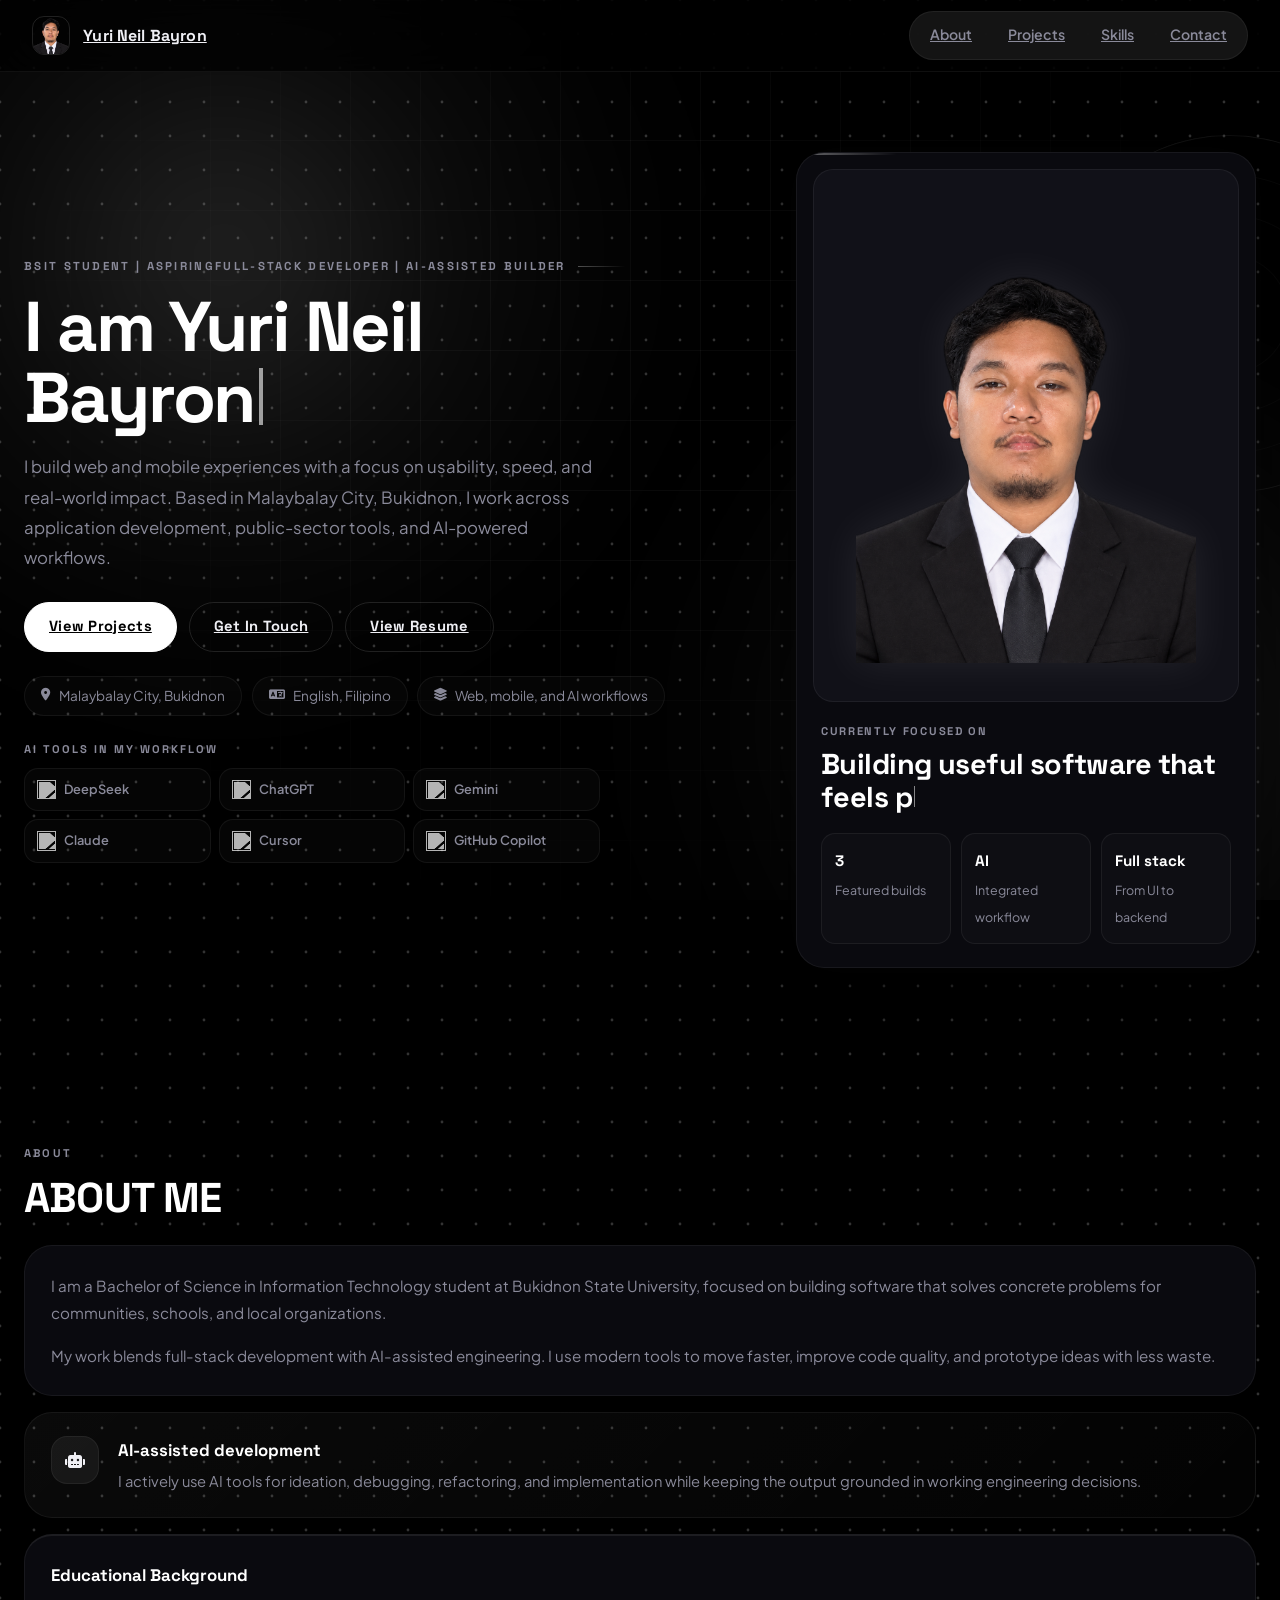
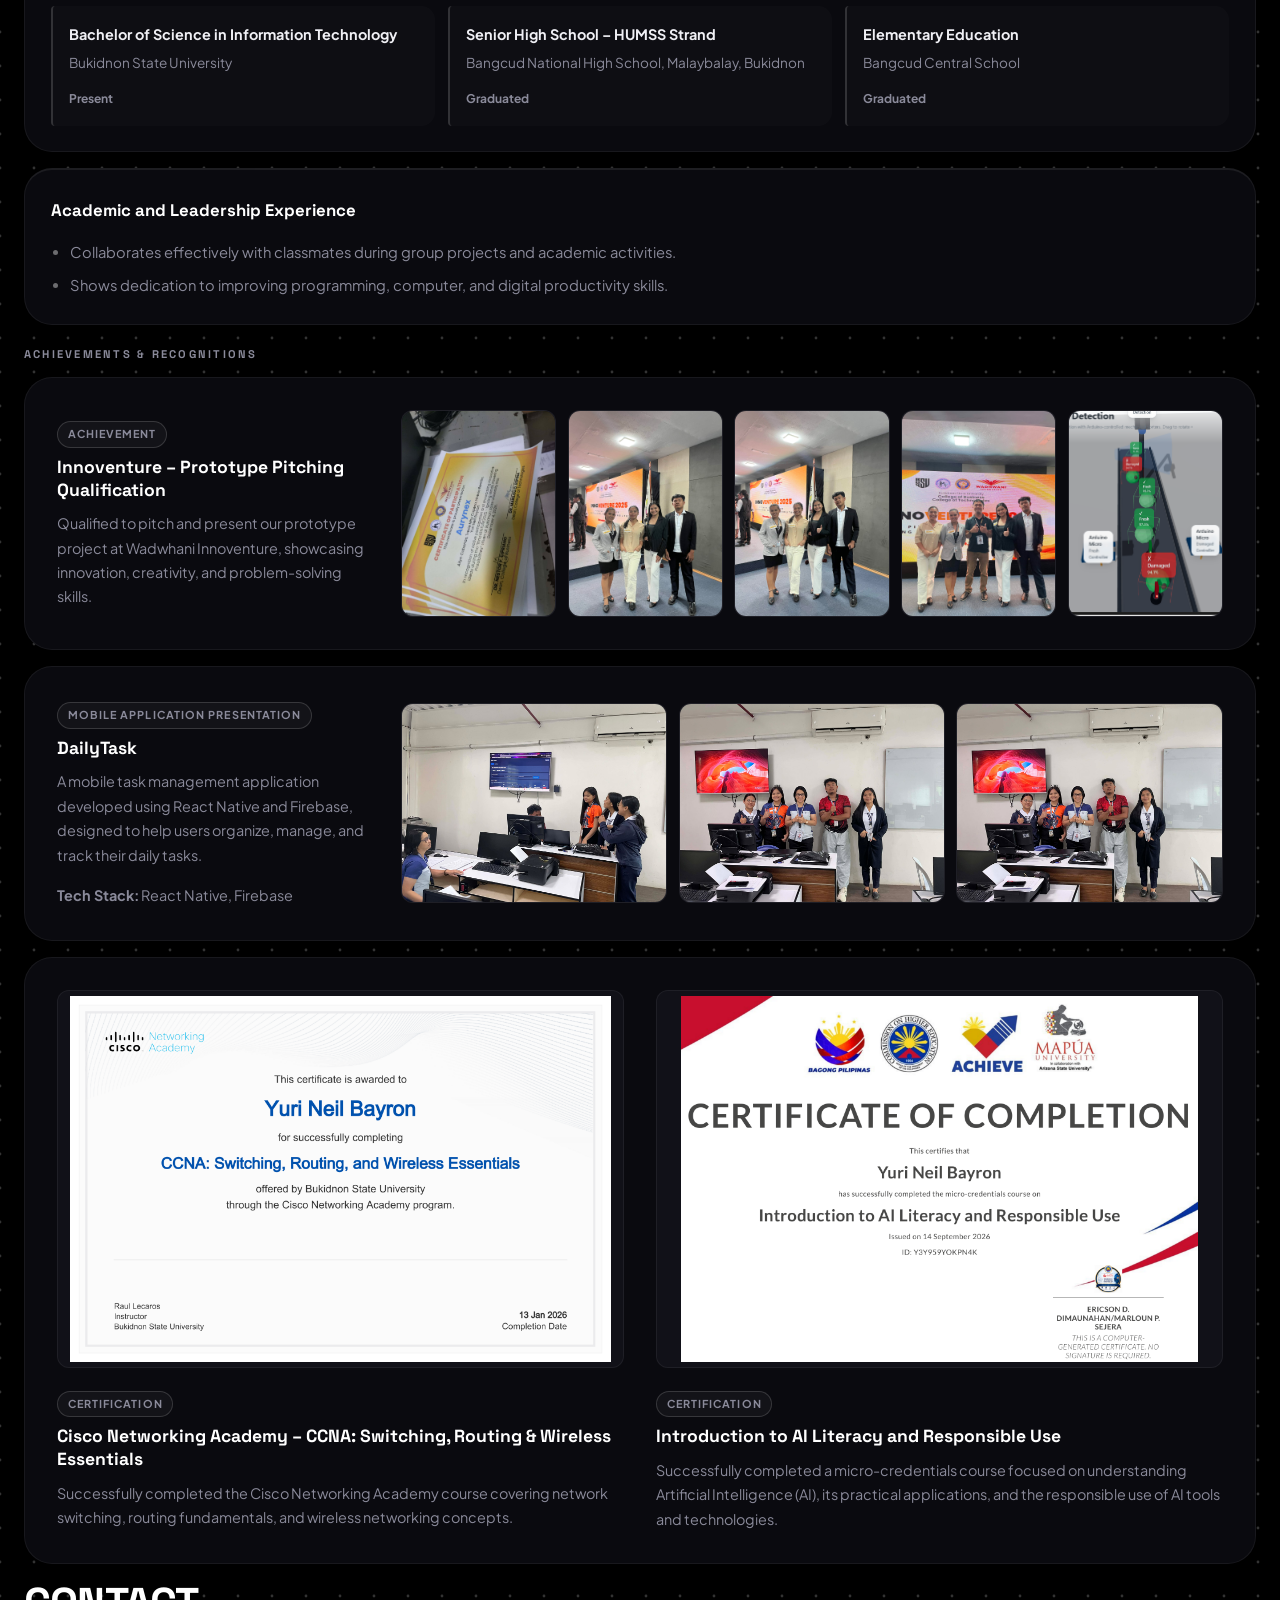
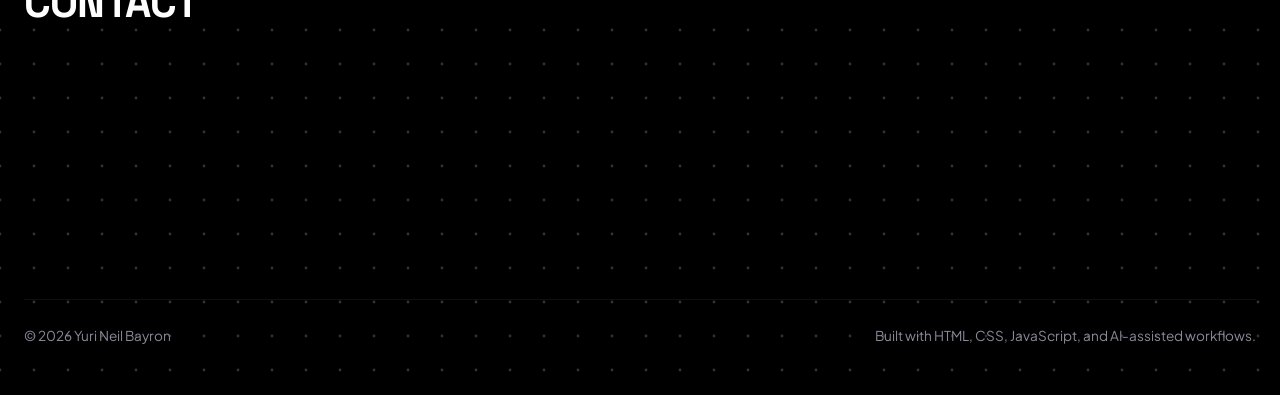
==== commit ffc1fcdb: "add nsad" ====
--- a/index.html
+++ b/index.html
@@ -50,8 +50,8 @@
 
       <div class="hero-grid wrapper">
         <div class="hero-copy">
-          <p class="eyebrow">BSIT Student | Full-Stack Developer | AI-assisted Builder</p>
-          <h1><span class="hero-typewriter" aria-label=" I am Yuri Neil Bayron - Full Stack Dev"></span></h1>
+          <p class="eyebrow">BSIT Student | AspiringFull-Stack Developer | AI-assisted Builder</p>
+          <h1><span class="hero-typewriter" aria-label=" I am Yuri Neil Bayron "></span></h1>
           <p class="hero-text">
             I build web and mobile experiences with a focus on usability, speed, and real-world impact.
             Based in Malaybalay City, Bukidnon, I work across application development, public-sector tools,
@@ -60,6 +60,7 @@
           <div class="hero-actions">
             <a class="btn btn-primary" href="projects.html">View Projects</a>
             <a class="btn btn-secondary" href="#contact">Get In Touch</a>
+            <a class="btn btn-secondary" href="images/Yuri_Neil_Bayron_Resume.pdf" target="_blank" rel="noopener">View Resume</a>
           </div>
           <ul class="hero-meta">
             <li><i class="fas fa-location-dot"></i> Malaybalay City, Bukidnon</li>
@@ -276,7 +277,7 @@
     </footer>
   </div>
 
-  <script src="script.js"></script>
+  <script src="script.js?v=4"></script>
   <script src="reactive-bg.js"></script>
 </body>
 </html>
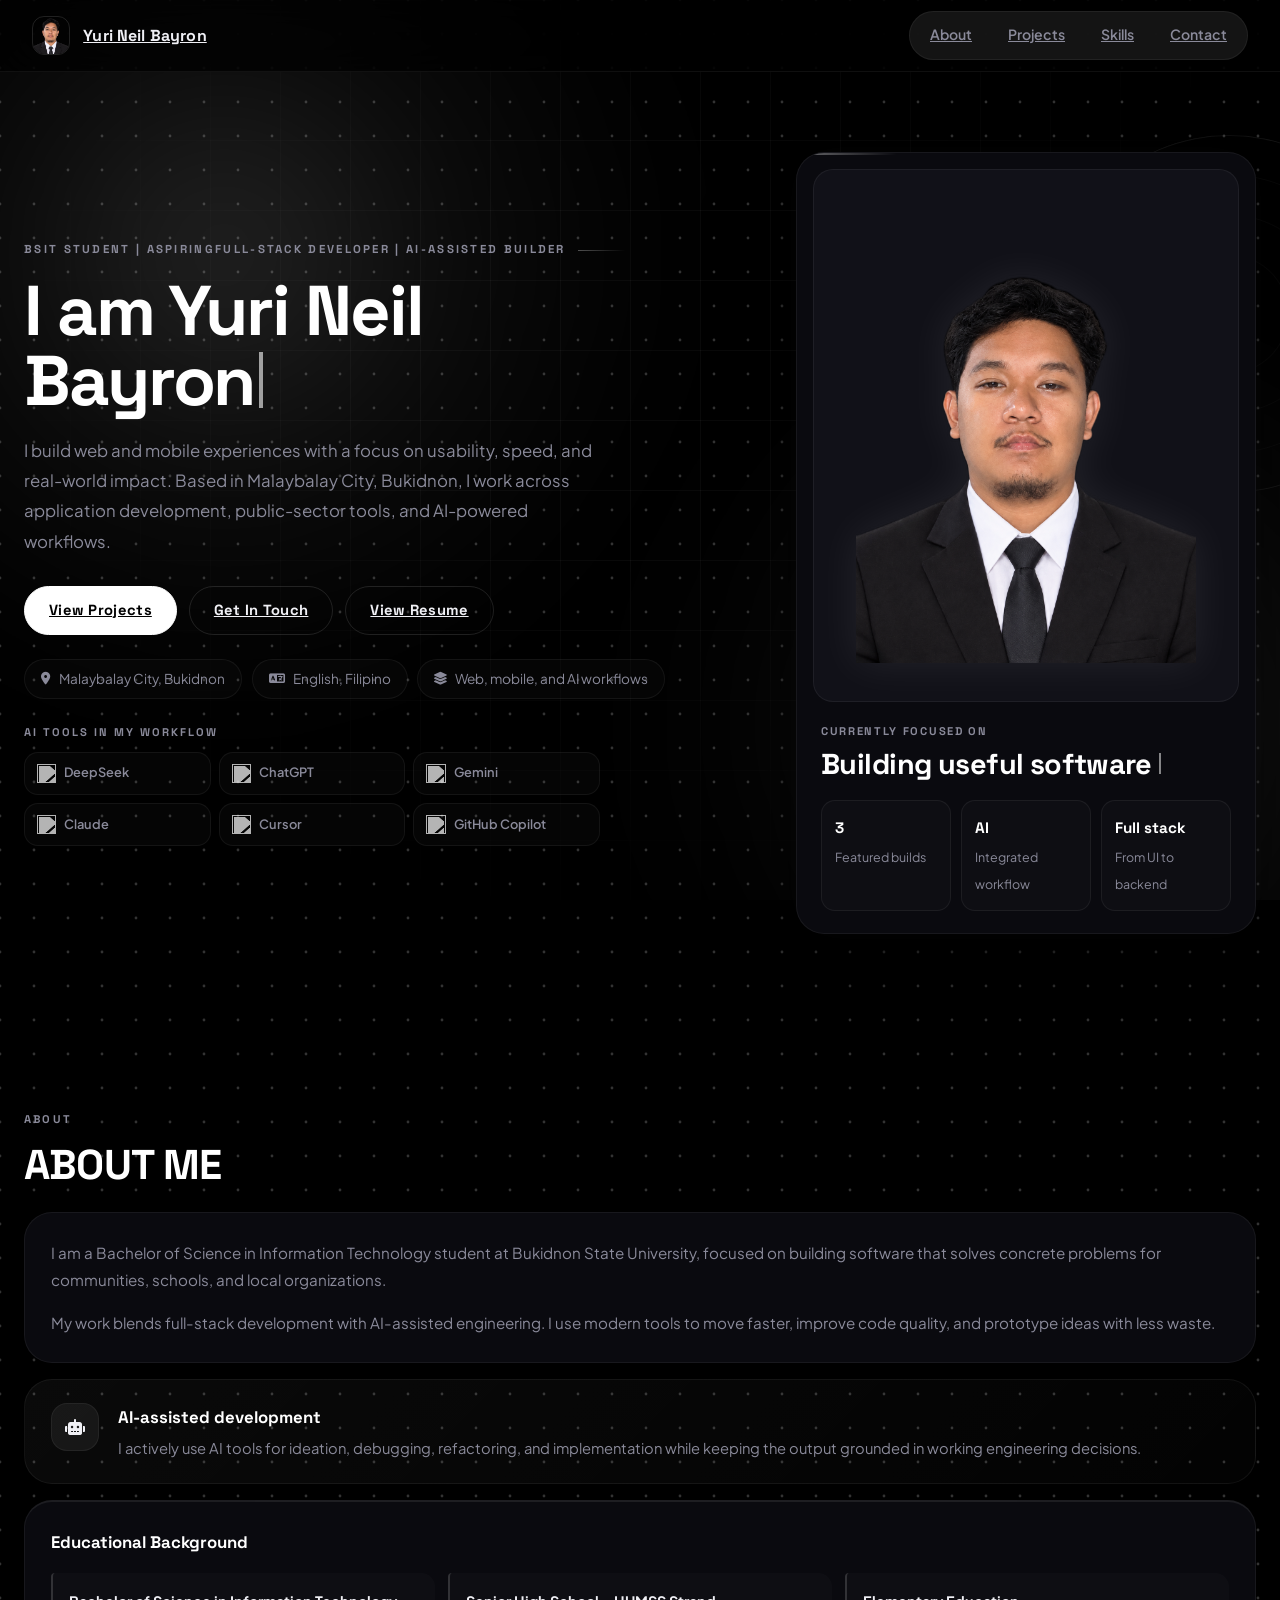
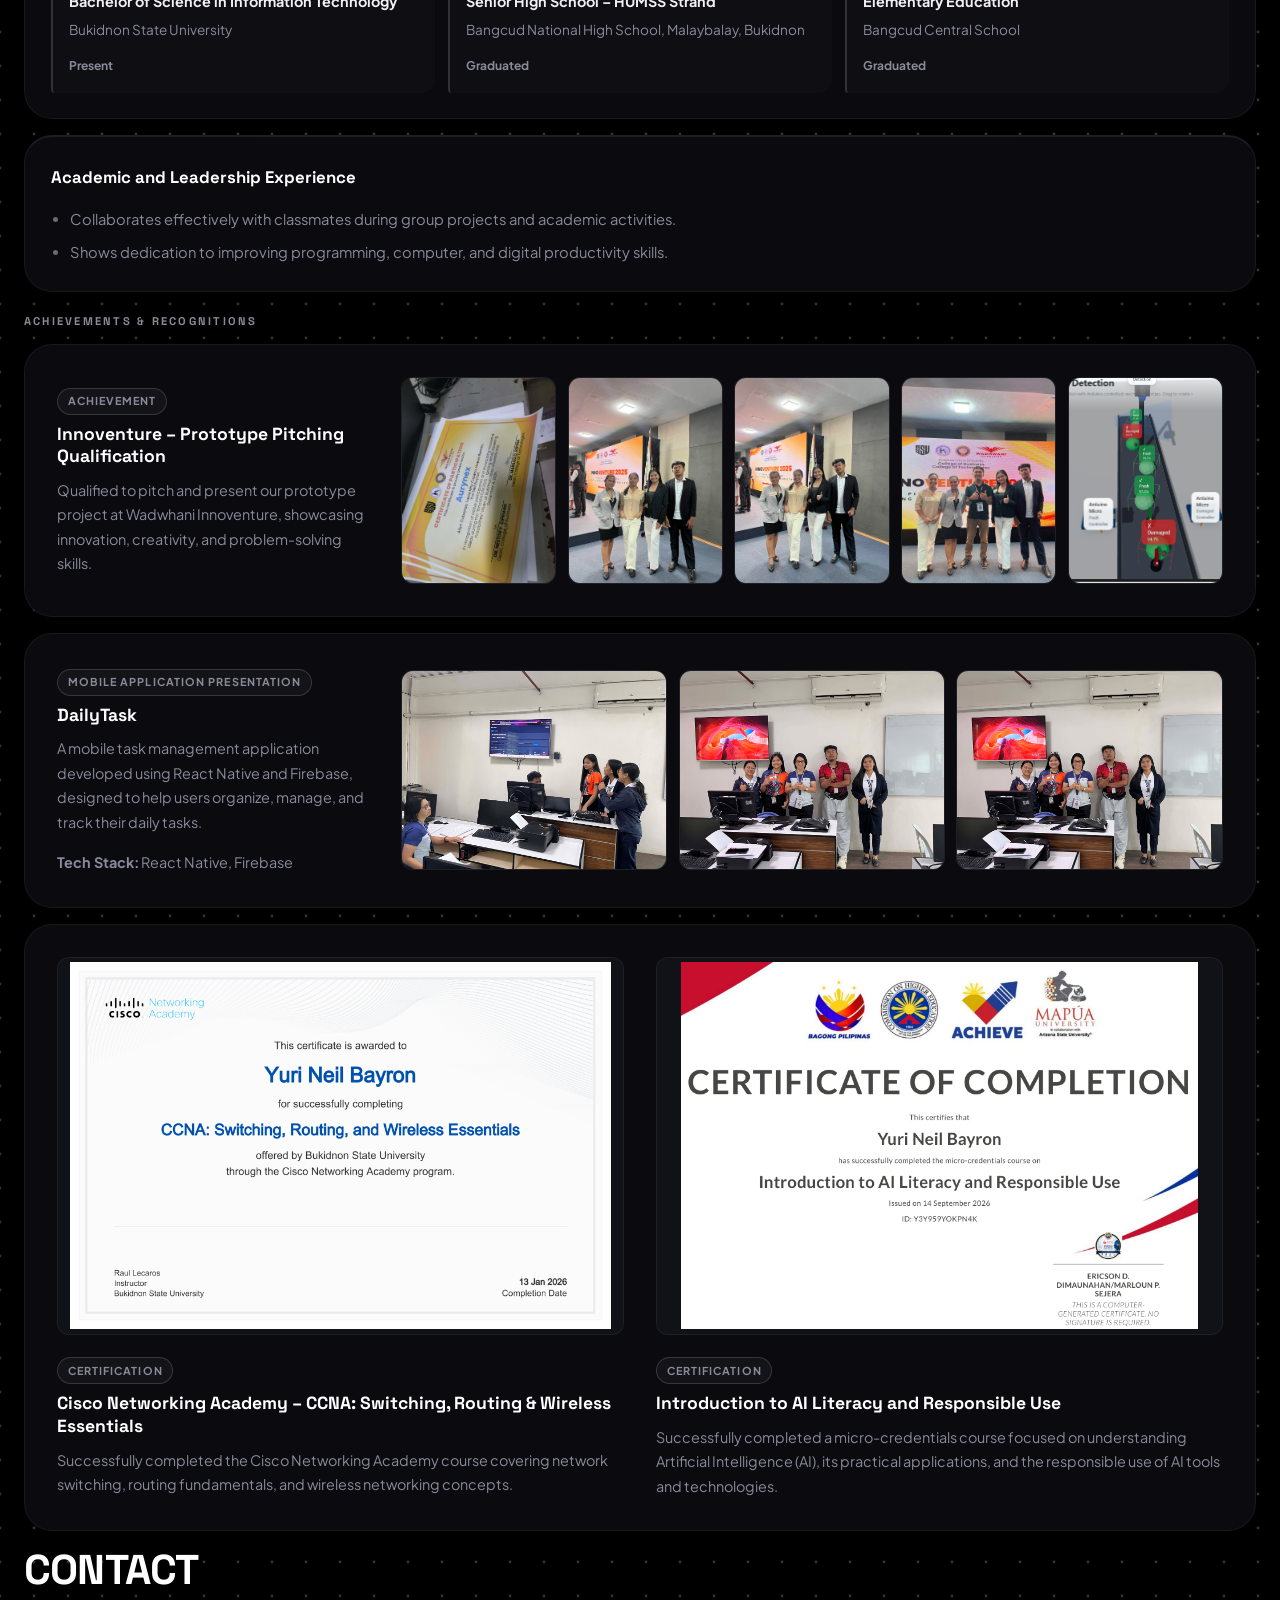
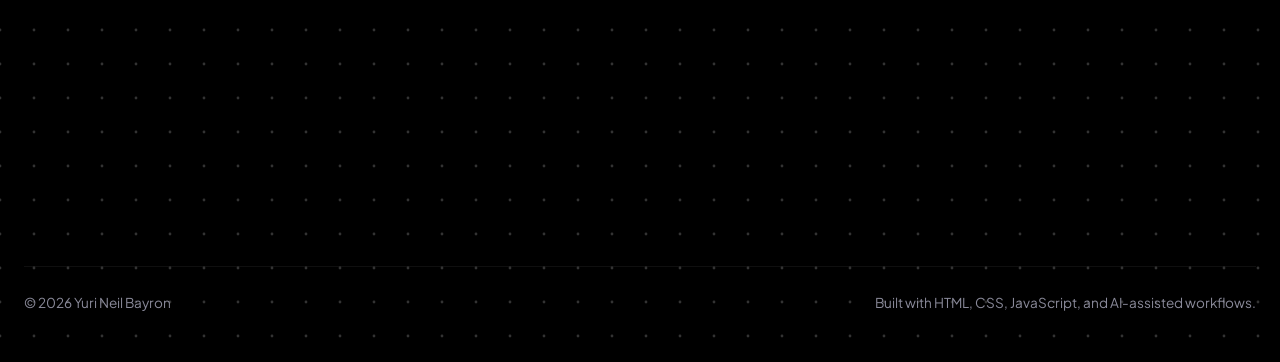
==== commit 9d36162a: "add nsad" ====
--- a/index.html
+++ b/index.html
@@ -251,7 +251,7 @@
             </div>
 
             <div class="contact-grid" id="contact">
-              <a class="contact-chip" href="mailto:bayronyurineil@gmail.com">
+              <a class="contact-chip" href="https://mail.google.com/mail/?view=cm&amp;fs=1&amp;to=bayronyurineil%40gmail.com" target="_blank" rel="noopener noreferrer">
                 <i class="fas fa-envelope"></i>
                 <span>bayronyurineil@gmail.com</span>
               </a>
